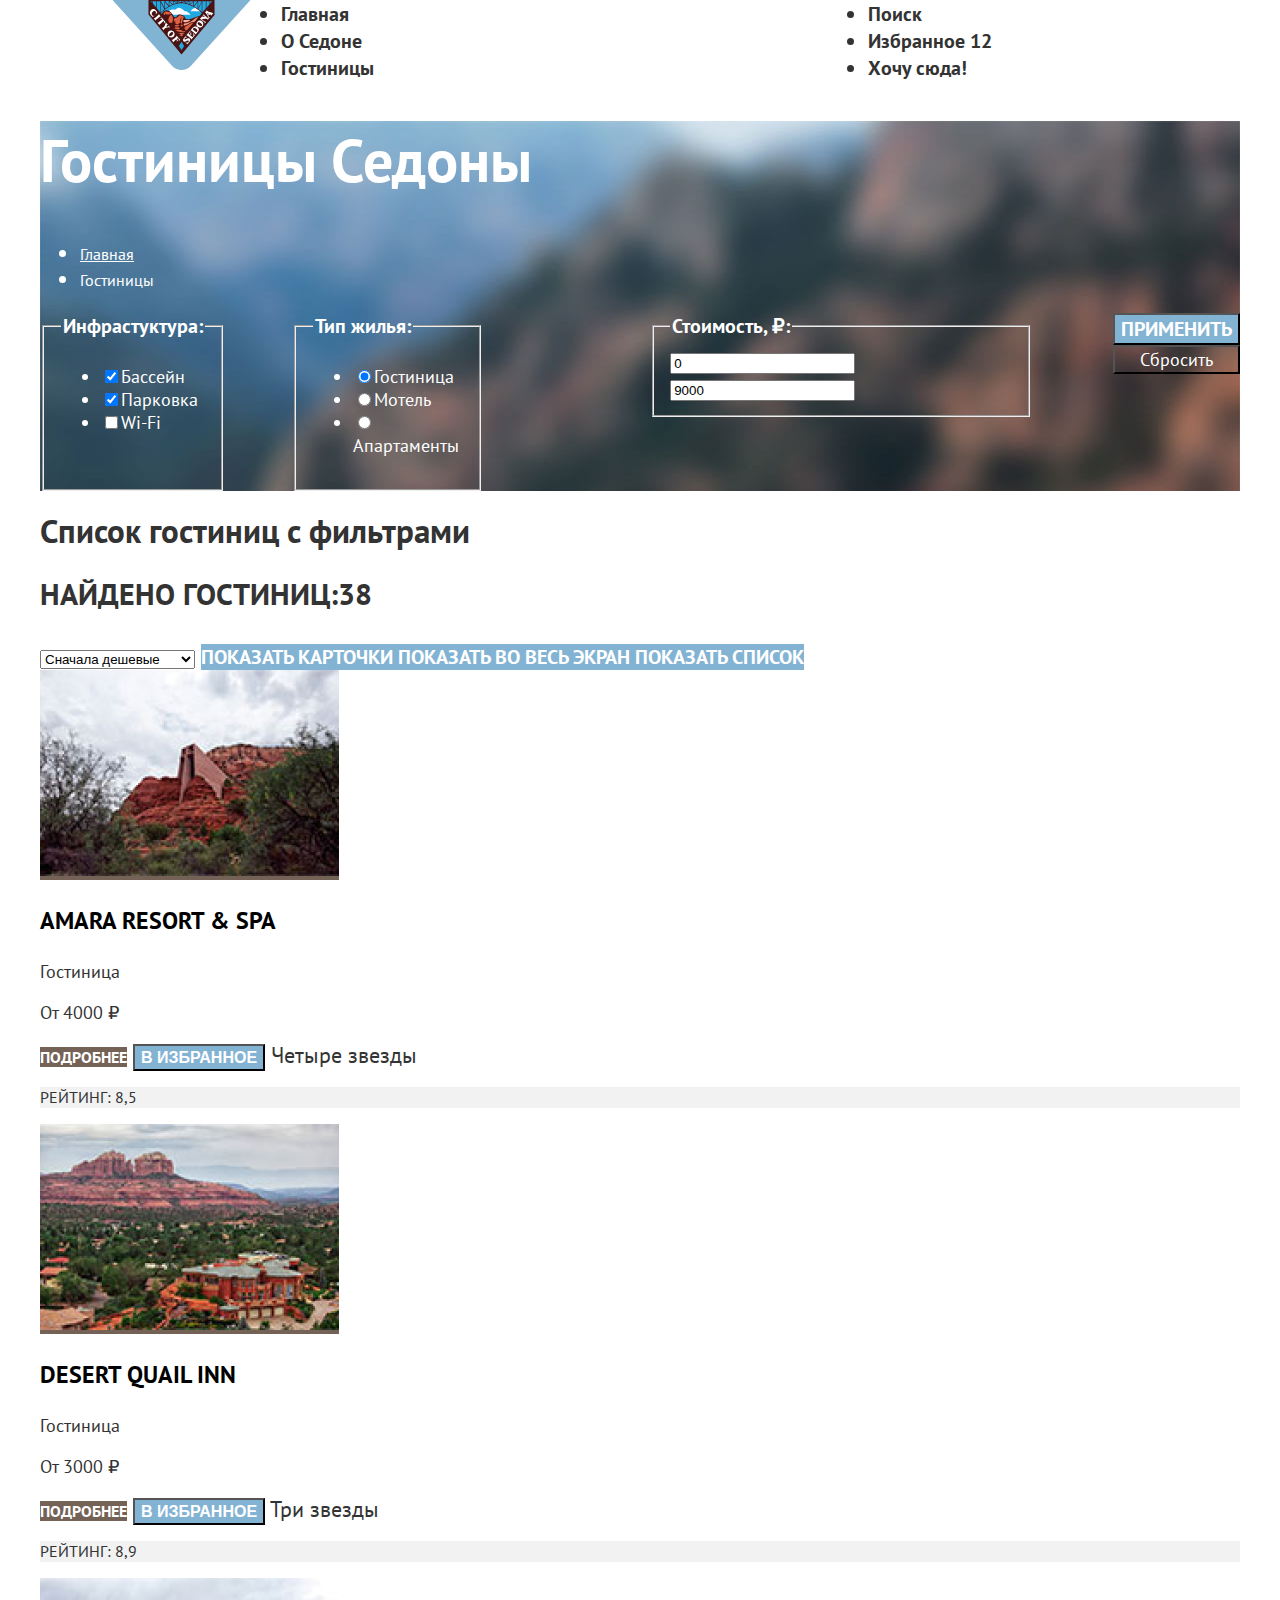
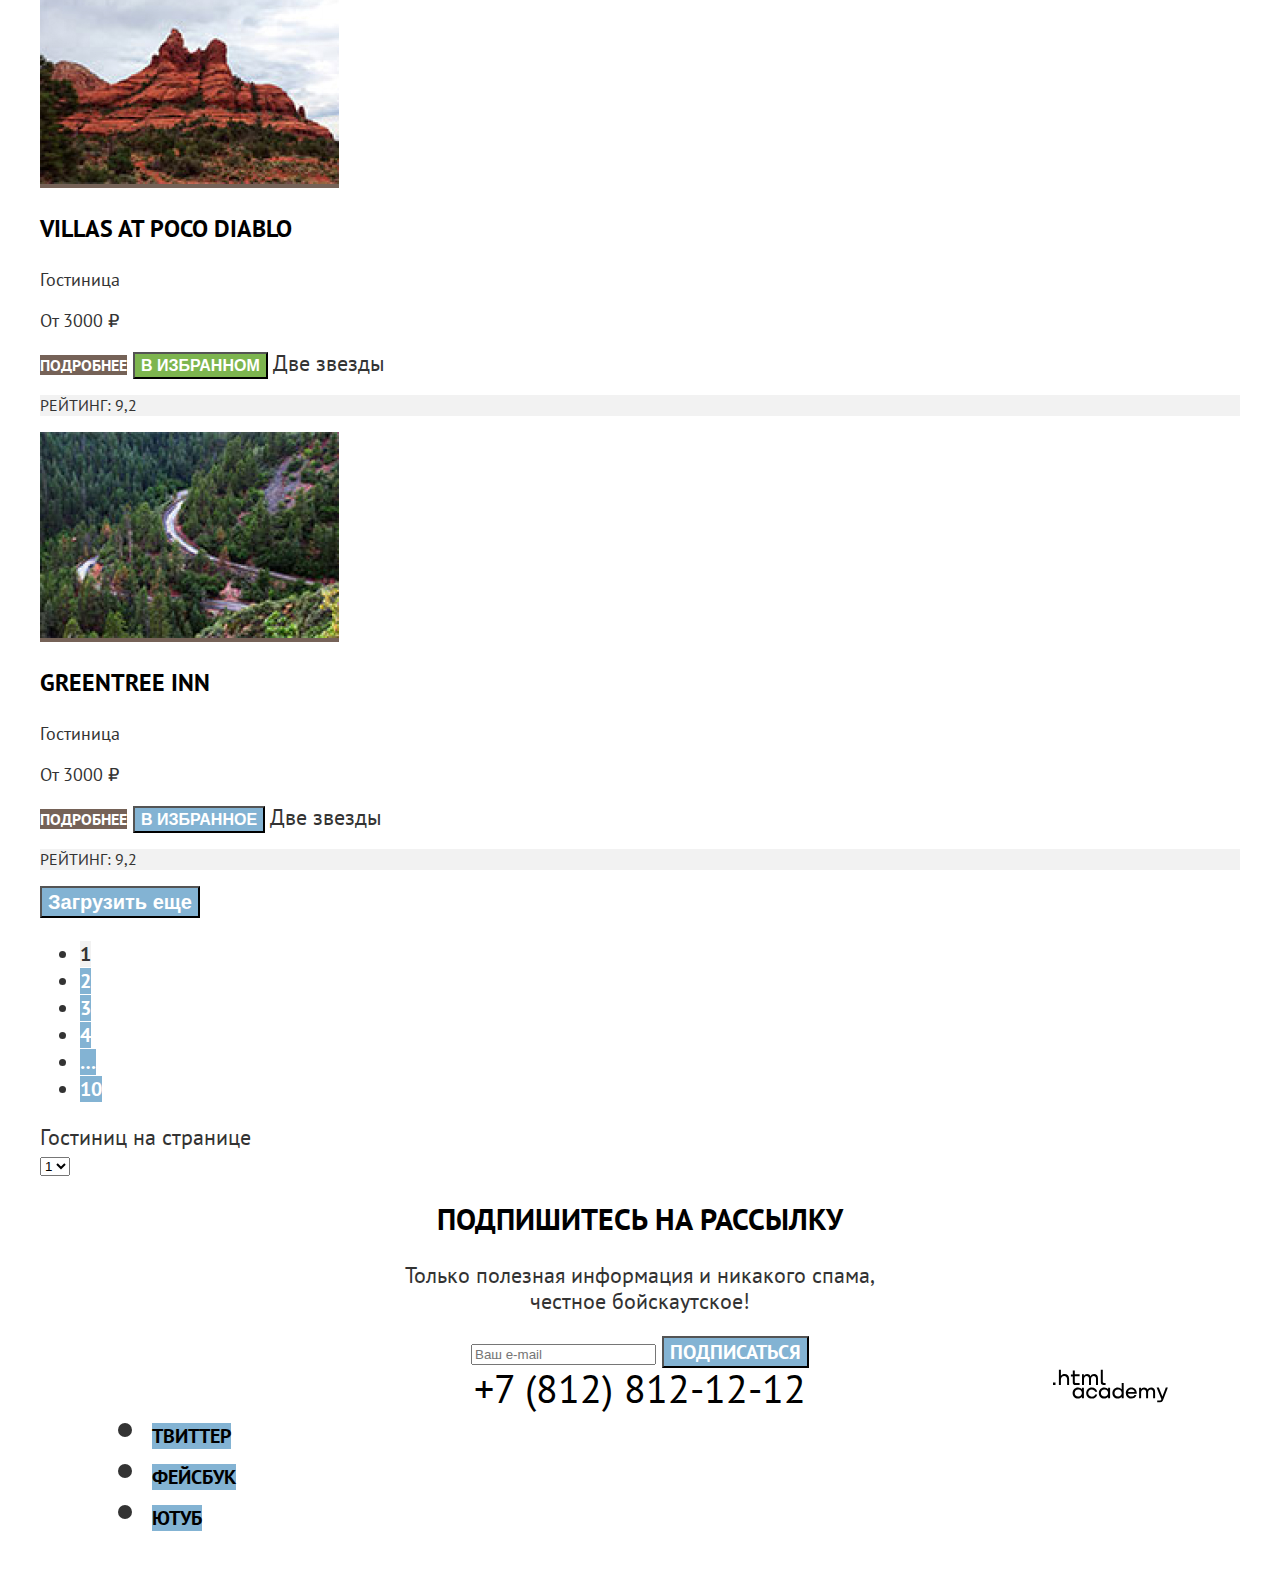
==== catalog.html @ 5ac285fb "Повторно внес правки" ====
<!DOCTYPE html>
<html lang="ru">
  <head>
    <meta charset="utf-8" />
    <title>HTML Academy: Седона</title>
    <link rel="stylesheet" href="styles/styles.css" />
  </head>
  <body>
    <div class="page-container">
      <header class="page-header">
        <nav class="navigation">
          <a class="navigation-logo" href="index.html">
            <img
              class="page-header-logo"
              src="images/logo/sedona.svg"
              width="139"
              height="70"
              alt="Логотип «Седона»."
            />
          </a>
          <ul class="navigation-list">
            <li class="navigation-item">
              <a
                class="navigation-link navigation-link-current"
                href="index.html"
                >Главная</a
              >
            </li>
            <li class="navigation-item">
              <a class="navigation-link" href="#">О Седоне</a>
            </li>
            <li class="navigation-item">
              <a class="navigation-link" href="catalog.html">Гостиницы</a>
            </li>
          </ul>
          <ul class="navigation-list navigation-user">
            <li class="navigation-item">
              <a class="navigation-link" href="#">
                <span class="visually-hidden"> Поиск </span>
              </a>
            </li>
            <li class="navigation-item">
              <a class="navigation-link" href="#">
                <span class="visually-hidden"> Избранное </span>
                <span class="badge">12</span>
              </a>
            </li>
            <li class="navigation-item">
              <a class="navigation-link" href="#">Хочу сюда!</a>
            </li>
          </ul>
        </nav>
      </header>

      <main class="main-container main-inner">
        <div class="catalog-header">
          <header class="inner-header">
            <h1 class="inner-header-title">Гостиницы Седоны</h1>
            <ul class="breadcrumbs">
              <li class="breadcrumbs-item">
                <a class="breadcrumbs-link" href="index.html">
                  <span class="visually-hidden">Главная</span>
                </a>
              </li>
              <li class="breadcrumbs-item">
                <a class="breadcrumbs-link">Гостиницы</a>
              </li>
            </ul>
          </header>

          <form
            class="catalog-filter"
            action="https://echo.htmlacademy.ru/"
            method="get"
          >
            <fieldset class="catalog-filter-group">
              <legend class="catalog-filter-title">Инфрастуктура:</legend>
              <ul class="catalog-filter-list">
                <li class="catalog-filter-item">
                  <label class="control">
                    <input
                      class="contol-input"
                      type="checkbox"
                      name="Бассейн"
                      checked
                    />Бассейн
                  </label>
                </li>
                <li class="catalog-filter-item">
                  <label class="control">
                    <input
                      class="contol-input"
                      type="checkbox"
                      name="Парковка"
                      checked
                    />Парковка
                  </label>
                </li>
                <li class="catalog-filter-item">
                  <label class="control">
                    <input
                      class="contol-input"
                      type="checkbox"
                      name="Wi-Fi"
                    />Wi-Fi
                  </label>
                </li>
              </ul>
            </fieldset>

            <div class="filter-type-of-hotel">
              <fieldset class="catalog-filter-group">
                <legend class="catalog-filter-title">Тип жилья:</legend>
                <ul class="catalog-filter-list">
                  <li class="catalog-filter-item">
                    <label class="control">
                      <input
                        class="contol-input"
                        type="radio"
                        name="type-of-hotel"
                        value="Гостиница"
                        checked
                      />Гостиница
                    </label>
                  </li>
                  <li class="catalog-filter-item">
                    <label class="control">
                      <input
                        class="contol-input"
                        type="radio"
                        name="type-of-hotel"
                        value="Мотель"
                      />Мотель
                    </label>
                  </li>
                  <li class="catalog-filter-item">
                    <label class="control">
                      <input
                        class="contol-input"
                        type="radio"
                        name="type-of-hotel"
                        value="Апартаменты"
                      />Апартаменты
                    </label>
                  </li>
                </ul>
              </fieldset>
            </div>

            <div class="filter-price">
              <fieldset class="catalog-filter-group">
                <legend class="catalog-filter-title">Стоимость, ₽:</legend>
                <input
                  class="control-input"
                  type="number"
                  name="от"
                  value="0"
                />
                <input
                  class="control-input"
                  type="number"
                  name="до"
                  value="9000"
                />
              </fieldset>
            </div>

            <div class="filter-button">
              <button class="button" type="submit">Применить</button>
              <button class="button-secondary" type="reset">Сбросить</button>
            </div>
          </form>
        </div>
        <section class="catalog-hotels">
          <h2 class="visually-hidden">Список гостиниц с фильтрами</h2>
          <div class="catalog-info">
            <p class="catalog">Найдено гостиниц:<span>38</span></p>
            <select class="select-control" aria-label="Сортировка">
              <option value="popular">Сначала дешевые</option>
              <option value="popular">Сначала дорогие</option>
              <option value="popular">Сначала популярные</option>
            </select>
            <a class="button button-light" href="#">
              <span class="visually-hidden">Показать карточки</span>
            </a>
            <a class="button button-light" href="#">
              <span class="visually-hidden">Показать во весь экран</span>
            </a>
            <a class="button button-light" href="#">
              <span class="visually-hidden">Показать список</span>
            </a>
          </div>
          <div class="catalog-cards">
            <div class="hotel-card">
              <a class="hotel-card-link" href="hotel.html">
                <img
                  class="hotel-card-image"
                  src="images/hotels/hotel-1.jpg"
                  width="299"
                  height="206"
                  alt="Amara Resort & Spa."
                />
                <h3 class="hotel-card-title">Amara Resort & Spa</h3>
              </a>
              <p class="hotel-card-description">Гостиница</p>
              <p class="hotel-card-description">От 4000 ₽</p>
              <a class="hotel-card-link" href="#">Подробнее</a>
              <button
                type="button"
                class="hotel-card-button"
                value="В избранное"
              >
                В избранное
              </button>
              <span class="visually-hidden">Четыре звезды</span>
              <p class="rating-area">Рейтинг: 8,5</p>
            </div>

            <div class="hotel-card">
              <a class="hotel-card-link" href="hotel.html">
                <img
                  class="hotel-card-image"
                  src="images/hotels/hotel-2.jpg"
                  width="299"
                  height="206"
                  alt="Desert Quail Inn."
                />
                <h3 class="hotel-card-title">Desert Quail Inn</h3>
              </a>
              <p class="hotel-card-description">Гостиница</p>
              <p class="hotel-card-description">От 3000 ₽</p>
              <a class="hotel-card-link" href="#">Подробнее</a>
              <button type="button" class="hotel-card-button">
                В избранное
              </button>
              <span class="visually-hidden">Три звезды</span>
              <p class="rating-area">Рейтинг: 8,9</p>
            </div>

            <div class="hotel-card">
              <a class="hotel-card-link" href="hotel.html">
                <img
                  class="hotel-card-image"
                  src="images/hotels/hotel-3.jpg"
                  width="299"
                  height="206"
                  alt="Villas at Poco Diablo."
                />
                <h3 class="hotel-card-title">Villas at Poco Diablo</h3>
              </a>
              <p class="hotel-card-description">Гостиница</p>
              <p class="hotel-card-description">От 3000 ₽</p>
              <a class="hotel-card-link" href="#">Подробнее</a>
              <button
                type="button"
                class="hotel-card-button-active"
                value="В избранном"
              >
                В избранном
              </button>
              <span class="visually-hidden">Две звезды</span>
              <p class="rating-area">Рейтинг: 9,2</p>
            </div>

            <div class="hotel-card">
              <a class="hotel-card-link" href="hotel.html">
                <img
                  class="hotel-card-image"
                  src="images/hotels/hotel-4.jpg"
                  width="299"
                  height="206"
                  alt="GreenTree Inn."
                />
                <h3 class="hotel-card-title">GreenTree Inn</h3>
              </a>
              <p class="hotel-card-description">Гостиница</p>
              <p class="hotel-card-description">От 3000 ₽</p>
              <a class="hotel-card-link" href="#">Подробнее</a>
              <button class="hotel-card-button" value="В избранное">
                В избранное
              </button>
              <span class="visually-hidden">Две звезды</span>
              <p class="rating-area">Рейтинг: 9,2</p>
            </div>
          </div>
          <div class="show-more">
            <button class="button-show-more" type="button">
              Загрузить еще
            </button>
          </div>
          <ul class="pagination">
            <li class="pagination-item">
              <a class="pagination-link pagination-current">1 </a>
            </li>
            <li class="pagination-item">
              <a class="pagination-link" href="#">2</a>
            </li>
            <li class="pagination-item">
              <a class="pagination-link" href="#">3</a>
            </li>
            <li class="pagination-item">
              <a class="pagination-link" href="#">4</a>
            </li>
            <li class="pagination-item">
              <a class="pagination-link" href="#">…</a>
            </li>
            <li class="pagination-item">
              <a class="pagination-link" href="#">10</a>
            </li>
          </ul>
          <label for="hotels-number">Гостиниц на странице</label>
          <div class="number">
            <select
              class="select-control"
              id="hotels-number"
              aria-label="Отображение"
            >
              <option value="popular">1</option>
              <option value="popular">2</option>
              <option value="popular">3</option>
              <option value="popular">4</option>
              <option value="popular">5</option>
              <option value="popular">6</option>
            </select>
          </div>
        </section>

        <section class="newsletter-catalog">
          <h2 class="newsletter-catalog-title">Подпишитесь на рассылку</h2>
          <p class="newsletter-catalog-description">
            Только полезная информация и никакого спама, <br />честное
            бойскаутское!
          </p>
          <form
            class="newsletter-catalog-form"
            action="https://echo.htmlacademy.ru/"
            method="post"
          >
            <input
              class="field"
              placeholder="Ваш e-mail"
              type="email"
              name="newsletter-email"
              required
            />
            <button class="button newsletter-button" type="submit">
              Подписаться
            </button>
          </form>
        </section>
      </main>

      <footer class="page-footer">
        <section class="footer-social">
          <ul class="footer-social-list">
            <li class="footer-social-item">
              <a class="button" href="https://twitter.com/htmlacademy_ru">
                <span class="visually-hidden">Твиттер</span>
              </a>
            </li>
            <li class="footer-social-item">
              <a class="button" href="https://www.facebook.com/htmlacademy">
                <span class="visually-hidden">Фейсбук</span>
              </a>
            </li>
            <li class="footer-social-item">
              <a class="button" href="https://www.youtube.com/c/HTMLAcademyRUS">
                <span class="visually-hidden">Ютуб</span>
              </a>
            </li>
          </ul>
        </section>
        <div class="footer-contact">
          <a href="tel:+78128121212">+7 (812) 812-12-12</a>
        </div>
        <div>
          <a class="logo_htmlacademy" href="https://htmlacademy.ru/">
            <img
              class="footer-logo"
              src="images/logo/htmlacademy.svg"
              width="115"
              height="34"
              alt="Логотип HTML Academy."
            />
          </a>
        </div>
      </footer>
    </div>
  </body>
</html>
---- styles/styles.css ----
@font-face {
  font-family: "PT Sans";
  font-style: normal;
  font-weight: 400;
  src: url("../fonts/ptsans-400.woff2") format("woff2");
  font-display: swap;
}

@font-face {
  font-family: "PT Sans";
  font-style: normal;
  font-weight: 700;
  src: url("../fonts/ptsans-700.woff2") format("woff2");
  font-display: swap;
}

html {
  height: 100%;
}

body {
  margin: 0;
  display: flex;
  flex-direction: column;
  min-height: 100%;
  font-family: "PT Sans", sans-serif;
  font-size: 22px;
  line-height: 26px;
  color: #333333;
  background-color: #ffffff;
}

.button {
  font-family: inherit;
  font-size: 20px;
  line-height: 26px;
  font-weight: 700;
  text-align: center;
  color: #ffffff;
  background-color: #83b3d3;
  text-decoration: none;
  text-transform: uppercase;
}

.button-secondary {
  font-family: inherit;
  font-size: 18px;
  line-height: 23px;
  font-weight: 400;
  text-align: center;
  color: #ffffff;
  background-color: transparent;
  text-decoration: none;
}

.page-header {
  background-color: #ffffff;
}

.navigation {
  display: flex;
  padding: 0 72px;
}

.navigation-logo {
  width: 139px;
  margin-right: 30px;
}

.navigation-list {
  width: 450px;
  margin: 0;
  padding: 0;
}

.navigation-user {
  max-width: 300px;
  margin-left: auto;
}

.navigation-link {
  font-size: 20px;
  line-height: 26px;
  font-weight: 700;
  text-align: center;
  color: inherit;
  text-decoration: none;
}

.main-container {
  flex-grow: 1;
}

.main-index {
  text-align: center;
}

.main-header {
  color: #333333;
  background-color: #ffffff;
  background-image: url("../images/background/bg-header.jpg");
  background-size: 100% auto;
  background-repeat: no-repeat;
}

.page-container {
  width: 1200px;
  margin: 0 auto;
  padding: 0 40px;
}

.logo {
  display: block;
  margin: 0 auto;
}

.strong {
  color: #000000;
  font-size: 30px;
  line-height: 36px;
  font-weight: 700;
  text-transform: uppercase;
}

.main-title {
  font-weight: 400;
  font-size: 22px;
  line-height: 36px;
}

.reasons-list {
  display: flex;
  flex-direction: column;
  justify-content: space-between;
  margin: 0;
  padding: 0;
}

.advantages-list {
  display: flex;
  justify-content: space-between;
  margin: 0;
  padding: 0;
}

.advantages-title,
.reasons-title {
  font-weight: 700;
  font-size: 24px;
  line-height: 28px;
  text-transform: uppercase;
}

.reasons-number,
.reasons-description,
.advantages-description {
  font-weight: normal;
  font-size: 18px;
  line-height: 21px;
}

.advantages-item,
.reasons-item {
  width: 400px;
}

.reasons-item:nth-child(-n + 2) {
  color: #ffffff;
  background-color: #83b3d3;
}

.reasons-item:nth-child(2n + 3),
.advantages-item:nth-child(odd) {
  background-color: rgba(131, 179, 211, 0.12);
}

.reasons-item:nth-child(4) {
  background-color: rgba(131, 179, 211, 0.2);
}

.hotels-title {
  color: #000000;
  font-size: 30px;
  line-height: 36px;
  text-transform: uppercase;
}

.hotels-description {
  font-size: 22px;
  line-height: 26px;
}

.newsletter {
  color: #000000;
  background-color: #ffffff;
  background-image: url("../images/background/bg-newsletter.jpg");
  background-size: 100% auto;
  background-repeat: no-repeat;
}

.newsletter-title {
  color: #ffffff;
  font-size: 30px;
  line-height: 36px;
  text-transform: uppercase;
}

.newsletter-description {
  color: #ffffff;
  font-size: 22px;
  line-height: 26px;
}

.page-footer {
  display: flex;
  font-size: 40px;
  font-weight: 400;
  line-height: 40px;
  padding: 0 72px;
}

.footer-social {
  width: 160px;
  margin-right: 8px;
}

.footer-contact {
  text-align: center;
  margin-left: auto;
  width: 720px;
}

.logo_htmlacademy {
  margin-left: 53px;
  width: 115px;
}

.page-footer a {
  color: #000000;
  text-decoration: none;
}

.main-inner {
  color: #333333;
  background-color: #ffffff;
}

.catalog-header {
  color: #ffffff;
  background-image: url("../images/background/bg-catalog.jpg");
  background-size: 100% auto;
  background-repeat: no-repeat;
}

.inner-header-title {
  font-size: 60px;
  line-height: 78px;
  font-weight: 700;
}

.breadcrumbs {
  color: #ffffff;
}

.breadcrumbs-link {
  color: inherit;
  font-size: 16px;
  line-height: 21px;
}

.catalog-filter-title {
  font-size: 20px;
  line-height: 26px;
  font-weight: 700;
}

.catalog-filter-list {
  font-size: 18px;
  line-height: 23px;
}

.catalog {
  font-size: 30px;
  line-height: 39px;
  font-weight: 700;
  text-transform: uppercase;
}

.hotel-card-title {
  color: #000000;
  font-size: 24px;
  line-height: 31px;
  font-weight: 700;
}

.hotel-card-link {
  color: #ffffff;
  background-color: #756257;
  font-size: 16px;
  line-height: 21px;
  font-weight: 700;
  text-transform: uppercase;
  text-decoration: none;
}

.hotel-card-description {
  font-size: 18px;
  line-height: 23px;
}

.hotel-card-button {
  color: #ffffff;
  background-color: #83b3d3;
  font-size: 16px;
  line-height: 21px;
  font-weight: 700;
  text-transform: uppercase;
}

.hotel-card-button-active {
  color: #ffffff;
  background-color: #7db54f;
  font-size: 16px;
  line-height: 21px;
  font-weight: 700;
  text-transform: uppercase;
}

.rating-area {
  color: #333333;
  background-color: #f2f2f2;
  font-size: 16px;
  line-height: 21px;
  text-transform: uppercase;
}

.button-show-more {
  color: #ffffff;
  background-color: #83b3d3;
  font-size: 20px;
  line-height: 26px;
  font-weight: 700;
}

.pagination-link {
  color: #ffffff;
  background-color: #83b3d3;
  text-decoration: none;
  font-size: 20px;
  line-height: 26px;
  font-weight: 700;
  text-decoration: none;
}

.pagination-current {
  color: #333333;
  background-color: #f2f2f2;
}

.newsletter-catalog {
  color: #000000;
  background-color: #fff;
  text-align: center;
}

.newsletter-catalog-title {
  color: #000000;
  font-size: 30px;
  line-height: 36px;
  text-transform: uppercase;
}

.newsletter-catalog-description {
  color: #333333;
  font-size: 22px;
  line-height: 26px;
}

.catalog-filter {
  display: flex;
}

.filter-button {
  display: flex;
  flex-direction: column;
  margin-left: 81px;
}

.filter-price {
  margin-left: 167px;
}

.filter-type-of-hotel {
  margin-left: 67px;
}
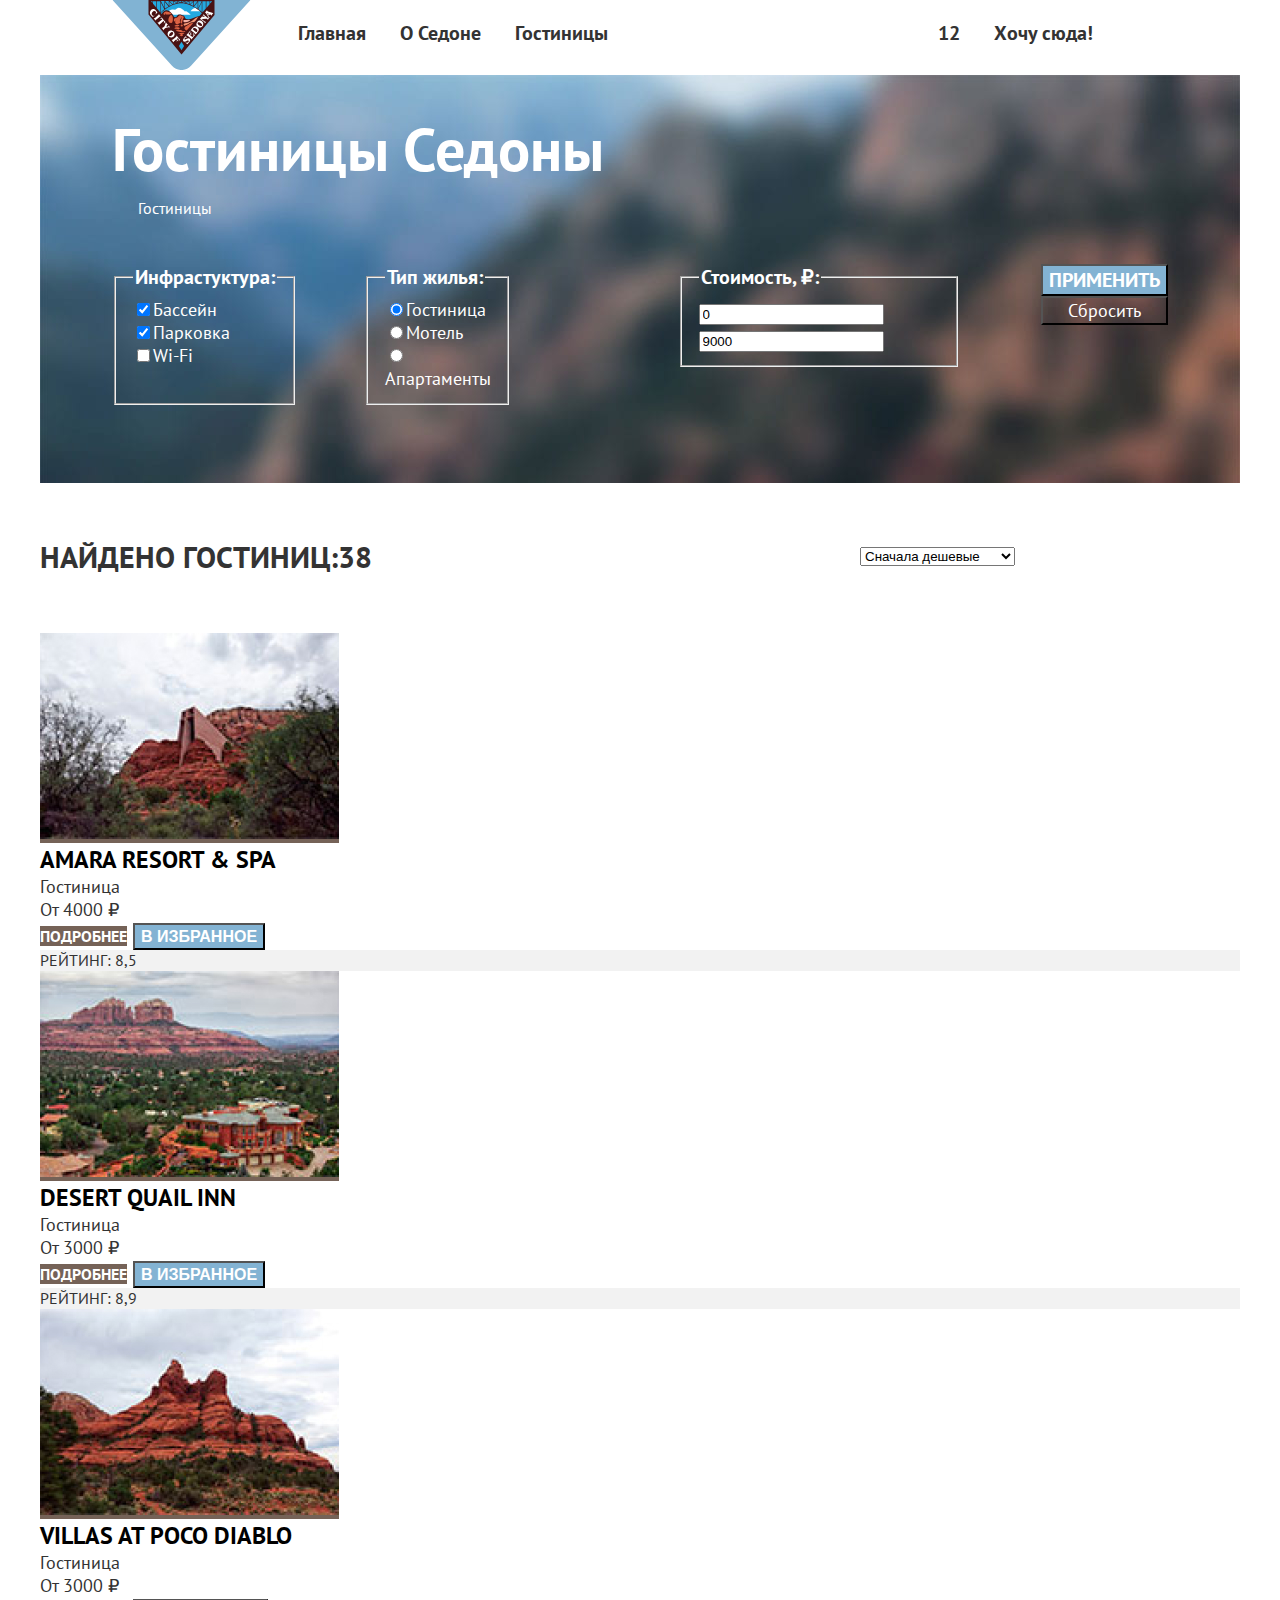
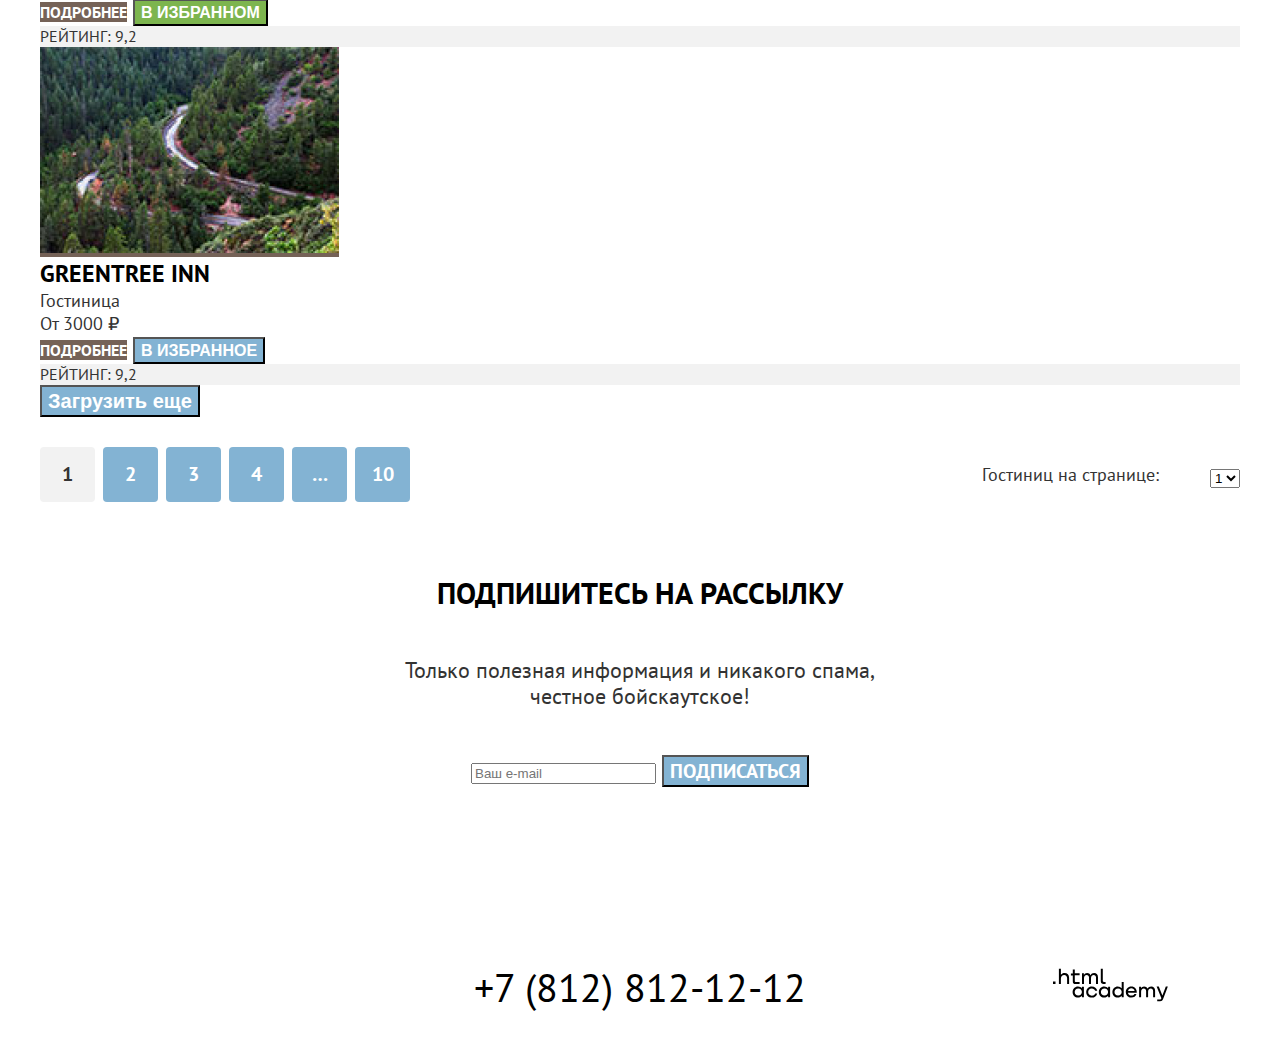
==== commit faf51d47: "Микросетки на флексах для всех страниц" ====
--- a/catalog.html
+++ b/catalog.html
@@ -180,15 +180,17 @@
               <option value="popular">Сначала дорогие</option>
               <option value="popular">Сначала популярные</option>
             </select>
-            <a class="button button-light" href="#">
-              <span class="visually-hidden">Показать карточки</span>
-            </a>
-            <a class="button button-light" href="#">
-              <span class="visually-hidden">Показать во весь экран</span>
-            </a>
-            <a class="button button-light" href="#">
-              <span class="visually-hidden">Показать список</span>
-            </a>
+            <div class="catalog-info-display">
+              <a class="button button-light" href="#">
+                <span class="visually-hidden">Показать карточки</span>
+              </a>
+              <a class="button button-light" href="#">
+                <span class="visually-hidden">Показать во весь экран</span>
+              </a>
+              <a class="button button-light" href="#">
+                <span class="visually-hidden">Показать список</span>
+              </a>
+            </div>
           </div>
           <div class="catalog-cards">
             <div class="hotel-card">
@@ -288,40 +290,43 @@
               Загрузить еще
             </button>
           </div>
-          <ul class="pagination">
-            <li class="pagination-item">
-              <a class="pagination-link pagination-current">1 </a>
-            </li>
-            <li class="pagination-item">
-              <a class="pagination-link" href="#">2</a>
-            </li>
-            <li class="pagination-item">
-              <a class="pagination-link" href="#">3</a>
-            </li>
-            <li class="pagination-item">
-              <a class="pagination-link" href="#">4</a>
-            </li>
-            <li class="pagination-item">
-              <a class="pagination-link" href="#">…</a>
-            </li>
-            <li class="pagination-item">
-              <a class="pagination-link" href="#">10</a>
-            </li>
-          </ul>
-          <label for="hotels-number">Гостиниц на странице</label>
-          <div class="number">
-            <select
-              class="select-control"
-              id="hotels-number"
-              aria-label="Отображение"
-            >
-              <option value="popular">1</option>
-              <option value="popular">2</option>
-              <option value="popular">3</option>
-              <option value="popular">4</option>
-              <option value="popular">5</option>
-              <option value="popular">6</option>
-            </select>
+          <div class="pagination-container">
+            <ul class="pagination">
+              <li class="pagination-item">
+                <a class="pagination-link pagination-current">1 </a>
+              </li>
+              <li class="pagination-item">
+                <a class="pagination-link" href="#">2</a>
+              </li>
+              <li class="pagination-item">
+                <a class="pagination-link" href="#">3</a>
+              </li>
+              <li class="pagination-item">
+                <a class="pagination-link" href="#">4</a>
+              </li>
+              <li class="pagination-item">
+                <a class="pagination-link" href="#">…</a>
+              </li>
+              <li class="pagination-item">
+                <a class="pagination-link" href="#">10</a>
+              </li>
+            </ul>
+				<div class="hotels-on-page">
+            <label for="hotels-number">Гостиниц на странице:</label>
+            <div class="number">
+              <select
+                class="select-control"
+                id="hotels-number"
+                aria-label="Отображение"
+              >
+                <option value="popular">1</option>
+                <option value="popular">2</option>
+                <option value="popular">3</option>
+                <option value="popular">4</option>
+                <option value="popular">5</option>
+                <option value="popular">6</option>
+              </select>
+            </div>
           </div>
         </section>
 
--- a/styles/styles.css
+++ b/styles/styles.css
@@ -68,9 +68,12 @@
 }
 
 .navigation-list {
+  display: flex;
+  flex-wrap: wrap;
   width: 450px;
   margin: 0;
   padding: 0;
+  list-style-type: none;
 }
 
 .navigation-user {
@@ -78,7 +81,14 @@
   margin-left: auto;
 }
 
+.navigation-user .navigation-link {
+  min-width: 19px;
+  min-height: 19px;
+}
+
 .navigation-link {
+  display: block;
+  padding: 20px 17px;
   font-size: 20px;
   line-height: 26px;
   font-weight: 700;
@@ -87,6 +97,11 @@
   text-decoration: none;
 }
 
+.sedona-description {
+  padding-top: 63px;
+  padding-bottom: 80px;
+}
+
 .main-container {
   flex-grow: 1;
 }
@@ -96,6 +111,8 @@
 }
 
 .main-header {
+  padding-top: 51px;
+  padding-bottom: 82px;
   color: #333333;
   background-color: #ffffff;
   background-image: url("../images/background/bg-header.jpg");
@@ -114,7 +131,8 @@
   margin: 0 auto;
 }
 
-.strong {
+.strong-title {
+  margin: 0;
   color: #000000;
   font-size: 30px;
   line-height: 36px;
@@ -123,6 +141,8 @@
 }
 
 .main-title {
+  margin-top: 31px;
+  margin-bottom: 0;
   font-weight: 400;
   font-size: 22px;
   line-height: 36px;
@@ -134,6 +154,7 @@
   justify-content: space-between;
   margin: 0;
   padding: 0;
+  list-style-type: none;
 }
 
 .advantages-list {
@@ -141,27 +162,49 @@
   justify-content: space-between;
   margin: 0;
   padding: 0;
+  list-style-type: none;
 }
 
 .advantages-title,
 .reasons-title {
+  margin: 0;
   font-weight: 700;
   font-size: 24px;
   line-height: 28px;
   text-transform: uppercase;
+}
+
+.reasons-title {
+  margin-top: 98px;
+  margin-bottom: 30px;
+}
+
+.advantages-title {
+  margin-top: 184px;
+  margin-bottom: 20px;
 }
 
 .reasons-number,
 .reasons-description,
 .advantages-description {
+  margin: 0;
   font-weight: normal;
   font-size: 18px;
   line-height: 21px;
 }
 
+.reasons-description {
+  margin-top: 30px;
+}
+
 .advantages-item,
 .reasons-item {
   width: 400px;
+  height: 384px;
+}
+
+.reasons-item-city {
+  display: flex;
 }
 
 .reasons-item:nth-child(-n + 2) {
@@ -178,7 +221,12 @@
   background-color: rgba(131, 179, 211, 0.2);
 }
 
+.hotels {
+  padding: 92px 0;
+}
+
 .hotels-title {
+  margin: 0;
   color: #000000;
   font-size: 30px;
   line-height: 36px;
@@ -186,11 +234,13 @@
 }
 
 .hotels-description {
+  margin: 29px 0 56px;
   font-size: 22px;
   line-height: 26px;
 }
 
 .newsletter {
+  padding: 94px 0;
   color: #000000;
   background-color: #ffffff;
   background-image: url("../images/background/bg-newsletter.jpg");
@@ -199,6 +249,7 @@
 }
 
 .newsletter-title {
+  margin: 0;
   color: #ffffff;
   font-size: 30px;
   line-height: 36px;
@@ -206,6 +257,7 @@
 }
 
 .newsletter-description {
+  margin: 29px 0 46px;
   color: #ffffff;
   font-size: 22px;
   line-height: 26px;
@@ -213,10 +265,10 @@
 
 .page-footer {
   display: flex;
+  padding: 40px 72px 36px;
   font-size: 40px;
   font-weight: 400;
   line-height: 40px;
-  padding: 0 72px;
 }
 
 .footer-social {
@@ -224,6 +276,25 @@
   margin-right: 8px;
 }
 
+.footer-social-list {
+  display: flex;
+  flex-wrap: wrap;
+  margin: 0;
+  padding: 0;
+  list-style-type: none;
+}
+
+.footer-social-item {
+  width: 40px;
+  height: 40px;
+  margin-right: 4px;
+  margin-bottom: 4px;
+}
+
+.footer-social-item:nth-child(3n) {
+  margin-right: 0;
+}
+
 .footer-contact {
   text-align: center;
   margin-left: auto;
@@ -246,6 +317,8 @@
 }
 
 .catalog-header {
+  padding: 35px 72px 83px;
+  margin-bottom: 44px;
   color: #ffffff;
   background-image: url("../images/background/bg-catalog.jpg");
   background-size: 100% auto;
@@ -253,22 +326,30 @@
 }
 
 .inner-header-title {
+  margin-top: 0;
+  margin-bottom: 5px;
   font-size: 60px;
   line-height: 78px;
   font-weight: 700;
 }
 
 .breadcrumbs {
-  color: #ffffff;
+  display: flex;
+  margin: 0 0 45px;
+  padding: 0;
+  color: #ffffff;
+  list-style-type: none;
 }
 
 .breadcrumbs-link {
+  margin-right: 26px;
   color: inherit;
   font-size: 16px;
   line-height: 21px;
 }
 
 .catalog-filter-title {
+  margin: 0;
   font-size: 20px;
   line-height: 26px;
   font-weight: 700;
@@ -277,16 +358,47 @@
 .catalog-filter-list {
   font-size: 18px;
   line-height: 23px;
+  margin: 0;
+  padding: 0;
+  list-style-type: none;
 }
 
 .catalog {
+  margin: 0;
   font-size: 30px;
   line-height: 39px;
   font-weight: 700;
   text-transform: uppercase;
 }
 
+.catalog-info {
+  display: flex;
+  align-items: center;
+  margin-bottom: 53px;
+}
+
+.catalog-info-display {
+  display: flex;
+  margin-left: 81px;
+}
+
+.select-control {
+  margin-left: auto;
+}
+
+.button-light {
+  width: 48px;
+  height: 48px;
+  background-color: #ffffff;
+}
+
+.hotel-card {
+  margin: 0;
+  padding: 0;
+}
+
 .hotel-card-title {
+  margin: 0;
   color: #000000;
   font-size: 24px;
   line-height: 31px;
@@ -304,6 +416,7 @@
 }
 
 .hotel-card-description {
+  margin: 0;
   font-size: 18px;
   line-height: 23px;
 }
@@ -327,6 +440,7 @@
 }
 
 .rating-area {
+  margin: 0;
   color: #333333;
   background-color: #f2f2f2;
   font-size: 16px;
@@ -342,14 +456,54 @@
   font-weight: 700;
 }
 
+.pagination-container {
+  display: flex;
+  align-items: center;
+  margin-top: 30px;
+  margin-bottom: 73px;
+}
+
+.pagination {
+  display: flex;
+  margin: 0;
+  padding: 0;
+  list-style-type: none;
+}
+
+.pagination-item:not(:last-child) {
+  margin-right: 8px;
+}
+
 .pagination-link {
+  display: block;
+  box-sizing: border-box;
+  width: 55px;
+  height: 55px;
+  padding: 14px 0;
   color: #ffffff;
   background-color: #83b3d3;
   text-decoration: none;
   font-size: 20px;
   line-height: 26px;
   font-weight: 700;
-  text-decoration: none;
+  align-items: center;
+  text-align: center;
+  border-radius: 4px;
+}
+
+.hotels-on-page {
+  display: flex;
+  align-items: center;
+  margin-left: auto;
+}
+
+.hotels-on-page label {
+  font-size: 18px;
+  line-height: 23px;
+}
+
+.number {
+  margin-left: 51px;
 }
 
 .pagination-current {
@@ -358,12 +512,14 @@
 }
 
 .newsletter-catalog {
+  margin-bottom: 140px;
   color: #000000;
   background-color: #fff;
   text-align: center;
 }
 
 .newsletter-catalog-title {
+  margin: 0 0 46px;
   color: #000000;
   font-size: 30px;
   line-height: 36px;
@@ -371,6 +527,7 @@
 }
 
 .newsletter-catalog-description {
+  margin: 0 0 46px;
   color: #333333;
   font-size: 22px;
   line-height: 26px;
@@ -393,3 +550,14 @@
 .filter-type-of-hotel {
   margin-left: 67px;
 }
+
+.visually-hidden {
+  position: absolute;
+  width: 1px;
+  height: 1px;
+  margin: -1px;
+  padding: 0;
+  border: 0;
+  clip: rect(0 0 0 0);
+  overflow: hidden;
+}
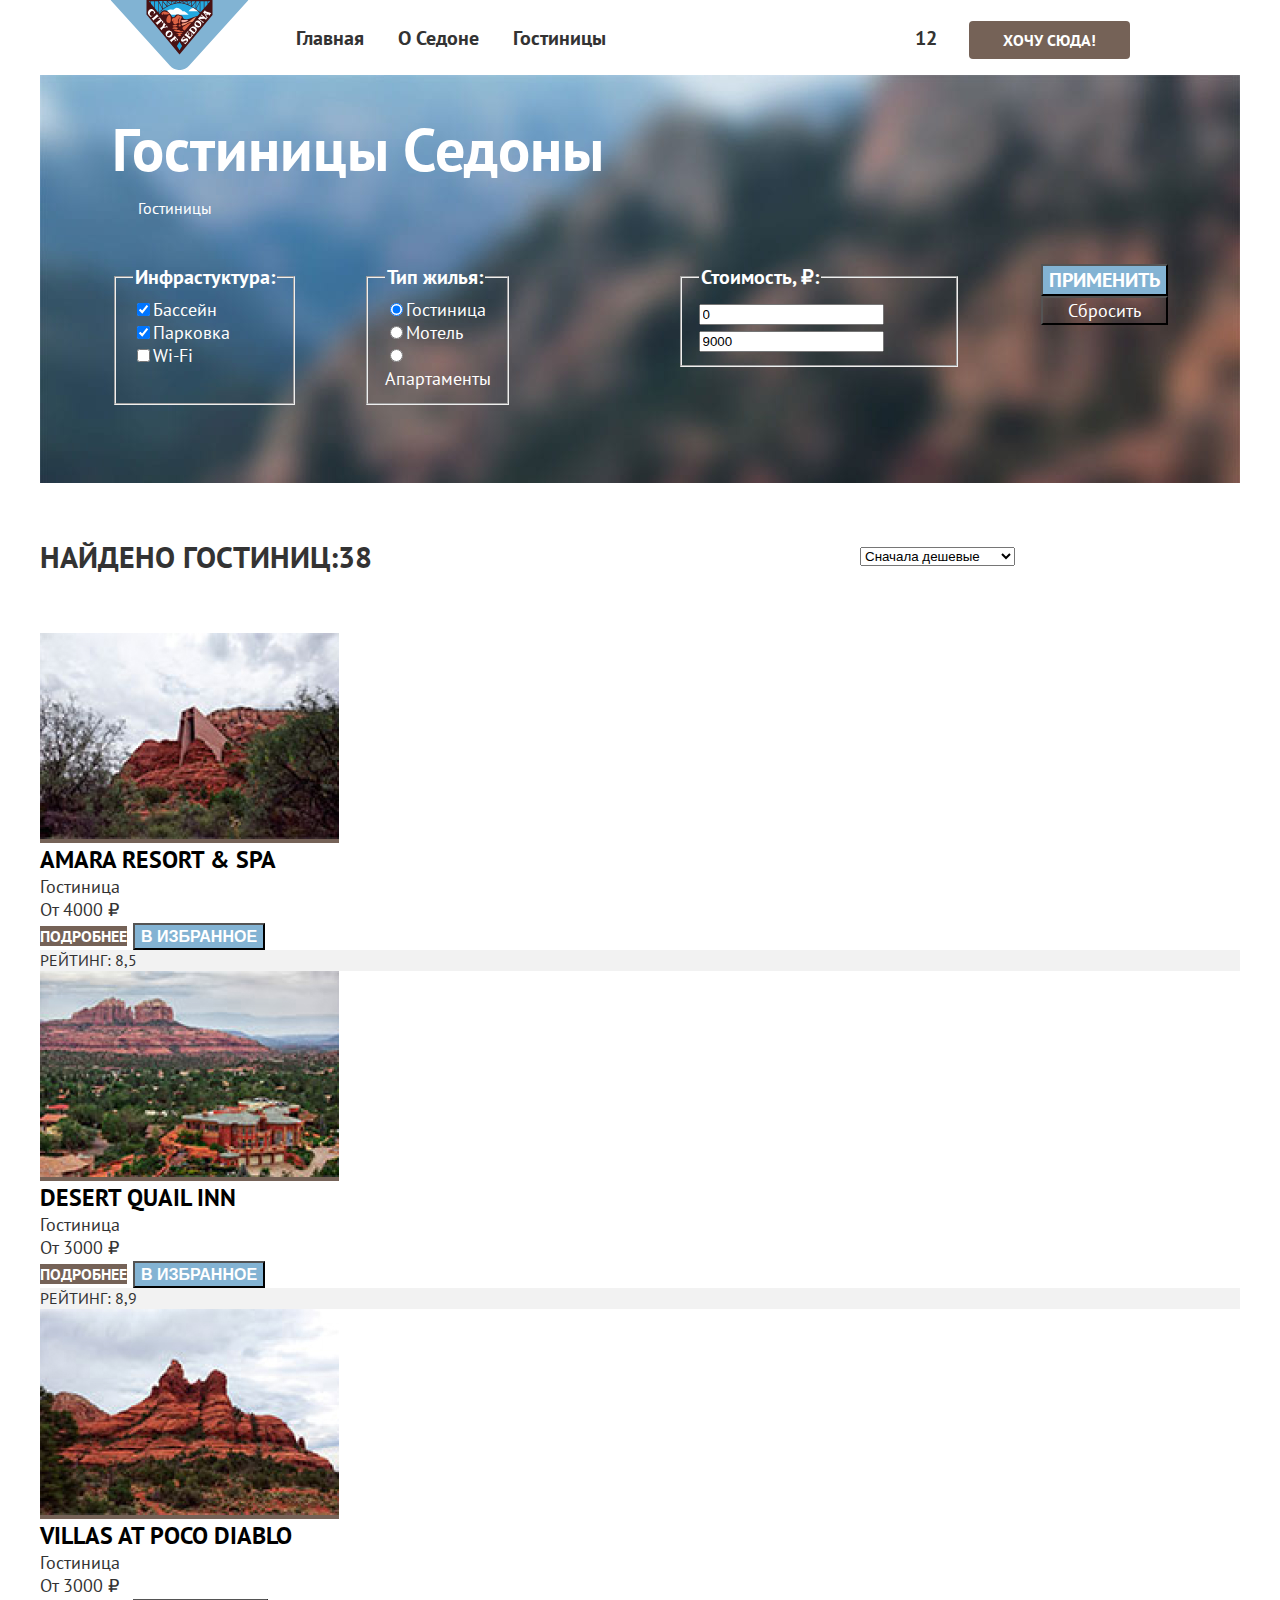
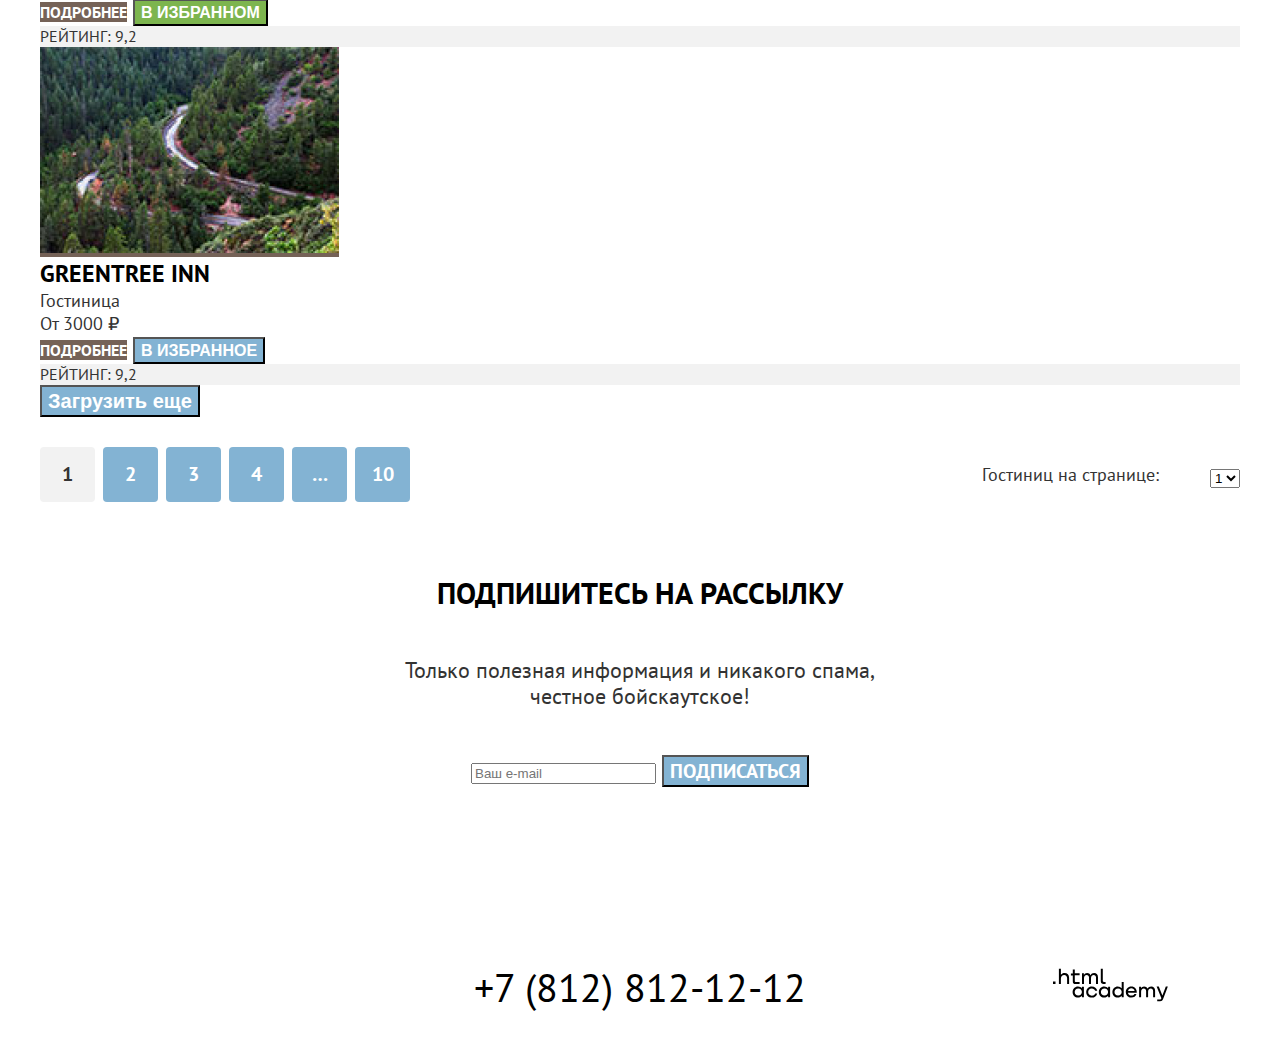
==== commit 2a16dd1c: "Внес правки" ====
--- a/catalog.html
+++ b/catalog.html
@@ -1,395 +1,301 @@
 <!DOCTYPE html>
 <html lang="ru">
-  <head>
-    <meta charset="utf-8" />
-    <title>HTML Academy: Седона</title>
-    <link rel="stylesheet" href="styles/styles.css" />
-  </head>
-  <body>
-    <div class="page-container">
-      <header class="page-header">
-        <nav class="navigation">
-          <a class="navigation-logo" href="index.html">
-            <img
-              class="page-header-logo"
-              src="images/logo/sedona.svg"
-              width="139"
-              height="70"
-              alt="Логотип «Седона»."
-            />
-          </a>
-          <ul class="navigation-list">
-            <li class="navigation-item">
-              <a
-                class="navigation-link navigation-link-current"
-                href="index.html"
-                >Главная</a
-              >
-            </li>
-            <li class="navigation-item">
-              <a class="navigation-link" href="#">О Седоне</a>
-            </li>
-            <li class="navigation-item">
-              <a class="navigation-link" href="catalog.html">Гостиницы</a>
-            </li>
-          </ul>
-          <ul class="navigation-list navigation-user">
-            <li class="navigation-item">
-              <a class="navigation-link" href="#">
-                <span class="visually-hidden"> Поиск </span>
-              </a>
-            </li>
-            <li class="navigation-item">
-              <a class="navigation-link" href="#">
-                <span class="visually-hidden"> Избранное </span>
-                <span class="badge">12</span>
-              </a>
-            </li>
-            <li class="navigation-item">
-              <a class="navigation-link" href="#">Хочу сюда!</a>
-            </li>
-          </ul>
-        </nav>
-      </header>
-
-      <main class="main-container main-inner">
-        <div class="catalog-header">
-          <header class="inner-header">
-            <h1 class="inner-header-title">Гостиницы Седоны</h1>
-            <ul class="breadcrumbs">
-              <li class="breadcrumbs-item">
-                <a class="breadcrumbs-link" href="index.html">
-                  <span class="visually-hidden">Главная</span>
-                </a>
-              </li>
-              <li class="breadcrumbs-item">
-                <a class="breadcrumbs-link">Гостиницы</a>
-              </li>
-            </ul>
-          </header>
-
-          <form
-            class="catalog-filter"
-            action="https://echo.htmlacademy.ru/"
-            method="get"
-          >
-            <fieldset class="catalog-filter-group">
-              <legend class="catalog-filter-title">Инфрастуктура:</legend>
-              <ul class="catalog-filter-list">
-                <li class="catalog-filter-item">
-                  <label class="control">
-                    <input
-                      class="contol-input"
-                      type="checkbox"
-                      name="Бассейн"
-                      checked
-                    />Бассейн
-                  </label>
-                </li>
-                <li class="catalog-filter-item">
-                  <label class="control">
-                    <input
-                      class="contol-input"
-                      type="checkbox"
-                      name="Парковка"
-                      checked
-                    />Парковка
-                  </label>
-                </li>
-                <li class="catalog-filter-item">
-                  <label class="control">
-                    <input
-                      class="contol-input"
-                      type="checkbox"
-                      name="Wi-Fi"
-                    />Wi-Fi
-                  </label>
-                </li>
-              </ul>
-            </fieldset>
-
-            <div class="filter-type-of-hotel">
-              <fieldset class="catalog-filter-group">
-                <legend class="catalog-filter-title">Тип жилья:</legend>
-                <ul class="catalog-filter-list">
-                  <li class="catalog-filter-item">
-                    <label class="control">
-                      <input
-                        class="contol-input"
-                        type="radio"
-                        name="type-of-hotel"
-                        value="Гостиница"
-                        checked
-                      />Гостиница
-                    </label>
-                  </li>
-                  <li class="catalog-filter-item">
-                    <label class="control">
-                      <input
-                        class="contol-input"
-                        type="radio"
-                        name="type-of-hotel"
-                        value="Мотель"
-                      />Мотель
-                    </label>
-                  </li>
-                  <li class="catalog-filter-item">
-                    <label class="control">
-                      <input
-                        class="contol-input"
-                        type="radio"
-                        name="type-of-hotel"
-                        value="Апартаменты"
-                      />Апартаменты
-                    </label>
-                  </li>
-                </ul>
-              </fieldset>
-            </div>
-
-            <div class="filter-price">
-              <fieldset class="catalog-filter-group">
-                <legend class="catalog-filter-title">Стоимость, ₽:</legend>
-                <input
-                  class="control-input"
-                  type="number"
-                  name="от"
-                  value="0"
-                />
-                <input
-                  class="control-input"
-                  type="number"
-                  name="до"
-                  value="9000"
-                />
-              </fieldset>
-            </div>
-
-            <div class="filter-button">
-              <button class="button" type="submit">Применить</button>
-              <button class="button-secondary" type="reset">Сбросить</button>
-            </div>
-          </form>
-        </div>
-        <section class="catalog-hotels">
-          <h2 class="visually-hidden">Список гостиниц с фильтрами</h2>
-          <div class="catalog-info">
-            <p class="catalog">Найдено гостиниц:<span>38</span></p>
-            <select class="select-control" aria-label="Сортировка">
-              <option value="popular">Сначала дешевые</option>
-              <option value="popular">Сначала дорогие</option>
-              <option value="popular">Сначала популярные</option>
-            </select>
-            <div class="catalog-info-display">
-              <a class="button button-light" href="#">
-                <span class="visually-hidden">Показать карточки</span>
-              </a>
-              <a class="button button-light" href="#">
-                <span class="visually-hidden">Показать во весь экран</span>
-              </a>
-              <a class="button button-light" href="#">
-                <span class="visually-hidden">Показать список</span>
-              </a>
-            </div>
-          </div>
-          <div class="catalog-cards">
-            <div class="hotel-card">
-              <a class="hotel-card-link" href="hotel.html">
-                <img
-                  class="hotel-card-image"
-                  src="images/hotels/hotel-1.jpg"
-                  width="299"
-                  height="206"
-                  alt="Amara Resort & Spa."
-                />
-                <h3 class="hotel-card-title">Amara Resort & Spa</h3>
-              </a>
-              <p class="hotel-card-description">Гостиница</p>
-              <p class="hotel-card-description">От 4000 ₽</p>
-              <a class="hotel-card-link" href="#">Подробнее</a>
-              <button
-                type="button"
-                class="hotel-card-button"
-                value="В избранное"
-              >
-                В избранное
-              </button>
-              <span class="visually-hidden">Четыре звезды</span>
-              <p class="rating-area">Рейтинг: 8,5</p>
-            </div>
-
-            <div class="hotel-card">
-              <a class="hotel-card-link" href="hotel.html">
-                <img
-                  class="hotel-card-image"
-                  src="images/hotels/hotel-2.jpg"
-                  width="299"
-                  height="206"
-                  alt="Desert Quail Inn."
-                />
-                <h3 class="hotel-card-title">Desert Quail Inn</h3>
-              </a>
-              <p class="hotel-card-description">Гостиница</p>
-              <p class="hotel-card-description">От 3000 ₽</p>
-              <a class="hotel-card-link" href="#">Подробнее</a>
-              <button type="button" class="hotel-card-button">
-                В избранное
-              </button>
-              <span class="visually-hidden">Три звезды</span>
-              <p class="rating-area">Рейтинг: 8,9</p>
-            </div>
-
-            <div class="hotel-card">
-              <a class="hotel-card-link" href="hotel.html">
-                <img
-                  class="hotel-card-image"
-                  src="images/hotels/hotel-3.jpg"
-                  width="299"
-                  height="206"
-                  alt="Villas at Poco Diablo."
-                />
-                <h3 class="hotel-card-title">Villas at Poco Diablo</h3>
-              </a>
-              <p class="hotel-card-description">Гостиница</p>
-              <p class="hotel-card-description">От 3000 ₽</p>
-              <a class="hotel-card-link" href="#">Подробнее</a>
-              <button
-                type="button"
-                class="hotel-card-button-active"
-                value="В избранном"
-              >
-                В избранном
-              </button>
-              <span class="visually-hidden">Две звезды</span>
-              <p class="rating-area">Рейтинг: 9,2</p>
-            </div>
-
-            <div class="hotel-card">
-              <a class="hotel-card-link" href="hotel.html">
-                <img
-                  class="hotel-card-image"
-                  src="images/hotels/hotel-4.jpg"
-                  width="299"
-                  height="206"
-                  alt="GreenTree Inn."
-                />
-                <h3 class="hotel-card-title">GreenTree Inn</h3>
-              </a>
-              <p class="hotel-card-description">Гостиница</p>
-              <p class="hotel-card-description">От 3000 ₽</p>
-              <a class="hotel-card-link" href="#">Подробнее</a>
-              <button class="hotel-card-button" value="В избранное">
-                В избранное
-              </button>
-              <span class="visually-hidden">Две звезды</span>
-              <p class="rating-area">Рейтинг: 9,2</p>
-            </div>
-          </div>
-          <div class="show-more">
-            <button class="button-show-more" type="button">
-              Загрузить еще
-            </button>
-          </div>
-          <div class="pagination-container">
-            <ul class="pagination">
-              <li class="pagination-item">
-                <a class="pagination-link pagination-current">1 </a>
-              </li>
-              <li class="pagination-item">
-                <a class="pagination-link" href="#">2</a>
-              </li>
-              <li class="pagination-item">
-                <a class="pagination-link" href="#">3</a>
-              </li>
-              <li class="pagination-item">
-                <a class="pagination-link" href="#">4</a>
-              </li>
-              <li class="pagination-item">
-                <a class="pagination-link" href="#">…</a>
-              </li>
-              <li class="pagination-item">
-                <a class="pagination-link" href="#">10</a>
-              </li>
-            </ul>
-				<div class="hotels-on-page">
-            <label for="hotels-number">Гостиниц на странице:</label>
-            <div class="number">
-              <select
-                class="select-control"
-                id="hotels-number"
-                aria-label="Отображение"
-              >
-                <option value="popular">1</option>
-                <option value="popular">2</option>
-                <option value="popular">3</option>
-                <option value="popular">4</option>
-                <option value="popular">5</option>
-                <option value="popular">6</option>
-              </select>
-            </div>
-          </div>
-        </section>
-
-        <section class="newsletter-catalog">
-          <h2 class="newsletter-catalog-title">Подпишитесь на рассылку</h2>
-          <p class="newsletter-catalog-description">
-            Только полезная информация и никакого спама, <br />честное
-            бойскаутское!
-          </p>
-          <form
-            class="newsletter-catalog-form"
-            action="https://echo.htmlacademy.ru/"
-            method="post"
-          >
-            <input
-              class="field"
-              placeholder="Ваш e-mail"
-              type="email"
-              name="newsletter-email"
-              required
-            />
-            <button class="button newsletter-button" type="submit">
-              Подписаться
-            </button>
-          </form>
-        </section>
-      </main>
-
-      <footer class="page-footer">
-        <section class="footer-social">
-          <ul class="footer-social-list">
-            <li class="footer-social-item">
-              <a class="button" href="https://twitter.com/htmlacademy_ru">
-                <span class="visually-hidden">Твиттер</span>
-              </a>
-            </li>
-            <li class="footer-social-item">
-              <a class="button" href="https://www.facebook.com/htmlacademy">
-                <span class="visually-hidden">Фейсбук</span>
-              </a>
-            </li>
-            <li class="footer-social-item">
-              <a class="button" href="https://www.youtube.com/c/HTMLAcademyRUS">
-                <span class="visually-hidden">Ютуб</span>
-              </a>
-            </li>
-          </ul>
-        </section>
-        <div class="footer-contact">
-          <a href="tel:+78128121212">+7 (812) 812-12-12</a>
-        </div>
-        <div>
-          <a class="logo_htmlacademy" href="https://htmlacademy.ru/">
-            <img
-              class="footer-logo"
-              src="images/logo/htmlacademy.svg"
-              width="115"
-              height="34"
-              alt="Логотип HTML Academy."
-            />
-          </a>
-        </div>
-      </footer>
-    </div>
-  </body>
-</html>
+
+<head>
+	<meta charset="utf-8" />
+	<title>HTML Academy: Седона</title>
+	<link rel="stylesheet" href="styles/styles.css" />
+</head>
+
+<body>
+	<div class="page-container">
+		<header class="page-header">
+			<nav class="navigation">
+				<a class="navigation-logo" href="index.html">
+					<img class="page-header-logo" src="images/logo/sedona.svg" width="139" height="70"
+						alt="Логотип «Седона»." />
+				</a>
+				<ul class="navigation-list">
+					<li class="navigation-item">
+						<a class="navigation-link navigation-link-current" href="index.html">Главная</a>
+					</li>
+					<li class="navigation-item">
+						<a class="navigation-link" href="#">О Седоне</a>
+					</li>
+					<li class="navigation-item">
+						<a class="navigation-link" href="catalog.html">Гостиницы</a>
+					</li>
+				</ul>
+				<ul class="navigation-list navigation-user">
+					<li class="navigation-item">
+						<a class="navigation-link-user" href="#">
+							<span class="visually-hidden"> Поиск </span>
+						</a>
+					</li>
+					<li class="navigation-item">
+						<a class="navigation-link-user" href="#">
+							<span class="visually-hidden"> Избранное </span>
+							<span class="badge">12</span>
+						</a>
+					</li>
+					<li class="navigation-item">
+						<a class="navigation-link-button" href="#">Хочу сюда!</a>
+					</li>
+				</ul>
+			</nav>
+		</header>
+
+		<main class="main-container main-inner">
+			<div class="catalog-header">
+				<header class="inner-header">
+					<h1 class="inner-header-title">Гостиницы Седоны</h1>
+					<ul class="breadcrumbs">
+						<li class="breadcrumbs-item">
+							<a class="breadcrumbs-link" href="index.html">
+								<span class="visually-hidden">Главная</span>
+							</a>
+						</li>
+						<li class="breadcrumbs-item">
+							<a class="breadcrumbs-link">Гостиницы</a>
+						</li>
+					</ul>
+				</header>
+
+				<form class="catalog-filter" action="https://echo.htmlacademy.ru/" method="get">
+					<fieldset class="catalog-filter-group">
+						<legend class="catalog-filter-title">Инфрастуктура:</legend>
+						<ul class="catalog-filter-list">
+							<li class="catalog-filter-item">
+								<label class="control">
+									<input class="contol-input" type="checkbox" name="Бассейн" checked />Бассейн
+								</label>
+							</li>
+							<li class="catalog-filter-item">
+								<label class="control">
+									<input class="contol-input" type="checkbox" name="Парковка" checked />Парковка
+								</label>
+							</li>
+							<li class="catalog-filter-item">
+								<label class="control">
+									<input class="contol-input" type="checkbox" name="Wi-Fi" />Wi-Fi
+								</label>
+							</li>
+						</ul>
+					</fieldset>
+
+					<div class="filter-type-of-hotel">
+						<fieldset class="catalog-filter-group">
+							<legend class="catalog-filter-title">Тип жилья:</legend>
+							<ul class="catalog-filter-list">
+								<li class="catalog-filter-item">
+									<label class="control">
+										<input class="contol-input" type="radio" name="type-of-hotel" value="Гостиница"
+											checked />Гостиница
+									</label>
+								</li>
+								<li class="catalog-filter-item">
+									<label class="control">
+										<input class="contol-input" type="radio" name="type-of-hotel" value="Мотель" />Мотель
+									</label>
+								</li>
+								<li class="catalog-filter-item">
+									<label class="control">
+										<input class="contol-input" type="radio" name="type-of-hotel"
+											value="Апартаменты" />Апартаменты
+									</label>
+								</li>
+							</ul>
+						</fieldset>
+					</div>
+
+					<div class="filter-price">
+						<fieldset class="catalog-filter-group">
+							<legend class="catalog-filter-title">Стоимость, ₽:</legend>
+							<input class="control-input" type="number" name="от" value="0" />
+							<input class="control-input" type="number" name="до" value="9000" />
+						</fieldset>
+					</div>
+
+					<div class="filter-button">
+						<button class="button" type="submit">Применить</button>
+						<button class="button-secondary" type="reset">Сбросить</button>
+					</div>
+				</form>
+			</div>
+			<section class="catalog-hotels">
+				<h2 class="visually-hidden">Список гостиниц с фильтрами</h2>
+				<div class="catalog-info">
+					<p class="catalog">Найдено гостиниц:<span>38</span></p>
+					<select class="select-control" aria-label="Сортировка">
+						<option value="popular">Сначала дешевые</option>
+						<option value="popular">Сначала дорогие</option>
+						<option value="popular">Сначала популярные</option>
+					</select>
+					<div class="catalog-info-display">
+						<a class="button button-light" href="#">
+							<span class="visually-hidden">Показать карточки</span>
+						</a>
+						<a class="button button-light" href="#">
+							<span class="visually-hidden">Показать во весь экран</span>
+						</a>
+						<a class="button button-light" href="#">
+							<span class="visually-hidden">Показать список</span>
+						</a>
+					</div>
+				</div>
+				<div class="catalog-cards">
+					<div class="hotel-card">
+						<a class="hotel-card-link" href="hotel.html">
+							<img class="hotel-card-image" src="images/hotels/hotel-1.jpg" width="299" height="206"
+								alt="Amara Resort & Spa." />
+							<h3 class="hotel-card-title">Amara Resort & Spa</h3>
+						</a>
+						<p class="hotel-card-description">Гостиница</p>
+						<p class="hotel-card-description">От 4000 ₽</p>
+						<a class="hotel-card-link" href="#">Подробнее</a>
+						<button type="button" class="hotel-card-button" value="В избранное">
+							В избранное
+						</button>
+						<span class="visually-hidden">Четыре звезды</span>
+						<p class="rating-area">Рейтинг: 8,5</p>
+					</div>
+
+					<div class="hotel-card">
+						<a class="hotel-card-link" href="hotel.html">
+							<img class="hotel-card-image" src="images/hotels/hotel-2.jpg" width="299" height="206"
+								alt="Desert Quail Inn." />
+							<h3 class="hotel-card-title">Desert Quail Inn</h3>
+						</a>
+						<p class="hotel-card-description">Гостиница</p>
+						<p class="hotel-card-description">От 3000 ₽</p>
+						<a class="hotel-card-link" href="#">Подробнее</a>
+						<button type="button" class="hotel-card-button">
+							В избранное
+						</button>
+						<span class="visually-hidden">Три звезды</span>
+						<p class="rating-area">Рейтинг: 8,9</p>
+					</div>
+
+					<div class="hotel-card">
+						<a class="hotel-card-link" href="hotel.html">
+							<img class="hotel-card-image" src="images/hotels/hotel-3.jpg" width="299" height="206"
+								alt="Villas at Poco Diablo." />
+							<h3 class="hotel-card-title">Villas at Poco Diablo</h3>
+						</a>
+						<p class="hotel-card-description">Гостиница</p>
+						<p class="hotel-card-description">От 3000 ₽</p>
+						<a class="hotel-card-link" href="#">Подробнее</a>
+						<button type="button" class="hotel-card-button-active" value="В избранном">
+							В избранном
+						</button>
+						<span class="visually-hidden">Две звезды</span>
+						<p class="rating-area">Рейтинг: 9,2</p>
+					</div>
+
+					<div class="hotel-card">
+						<a class="hotel-card-link" href="hotel.html">
+							<img class="hotel-card-image" src="images/hotels/hotel-4.jpg" width="299" height="206"
+								alt="GreenTree Inn." />
+							<h3 class="hotel-card-title">GreenTree Inn</h3>
+						</a>
+						<p class="hotel-card-description">Гостиница</p>
+						<p class="hotel-card-description">От 3000 ₽</p>
+						<a class="hotel-card-link" href="#">Подробнее</a>
+						<button class="hotel-card-button" value="В избранное">
+							В избранное
+						</button>
+						<span class="visually-hidden">Две звезды</span>
+						<p class="rating-area">Рейтинг: 9,2</p>
+					</div>
+				</div>
+				<div class="show-more">
+					<button class="button-show-more" type="button">
+						Загрузить еще
+					</button>
+				</div>
+				<div class="pagination-container">
+					<ul class="pagination">
+						<li class="pagination-item">
+							<a class="pagination-link pagination-current">1 </a>
+						</li>
+						<li class="pagination-item">
+							<a class="pagination-link" href="#">2</a>
+						</li>
+						<li class="pagination-item">
+							<a class="pagination-link" href="#">3</a>
+						</li>
+						<li class="pagination-item">
+							<a class="pagination-link" href="#">4</a>
+						</li>
+						<li class="pagination-item">
+							<a class="pagination-link" href="#">…</a>
+						</li>
+						<li class="pagination-item">
+							<a class="pagination-link" href="#">10</a>
+						</li>
+					</ul>
+					<div class="hotels-on-page">
+						<label for="hotels-number">Гостиниц на странице:</label>
+						<div class="number">
+							<select class="select-control" id="hotels-number" aria-label="Отображение">
+								<option value="popular">1</option>
+								<option value="popular">2</option>
+								<option value="popular">3</option>
+								<option value="popular">4</option>
+								<option value="popular">5</option>
+								<option value="popular">6</option>
+							</select>
+						</div>
+					</div>
+				</div>
+			</section>
+
+			<section class="newsletter-catalog">
+				<h2 class="newsletter-catalog-title">Подпишитесь на рассылку</h2>
+				<p class="newsletter-catalog-description">
+					Только полезная информация и никакого спама, <br />честное
+					бойскаутское!
+				</p>
+				<form class="newsletter-catalog-form" action="https://echo.htmlacademy.ru/" method="post">
+					<input class="field" placeholder="Ваш e-mail" type="email" name="newsletter-email" required />
+					<button class="button newsletter-button" type="submit">
+						Подписаться
+					</button>
+				</form>
+			</section>
+		</main>
+
+		<footer class="page-footer">
+			<section class="footer-social">
+				<ul class="footer-social-list">
+					<li class="footer-social-item">
+						<a class="button" href="https://twitter.com/htmlacademy_ru">
+							<span class="visually-hidden">Твиттер</span>
+						</a>
+					</li>
+					<li class="footer-social-item">
+						<a class="button" href="https://www.facebook.com/htmlacademy">
+							<span class="visually-hidden">Фейсбук</span>
+						</a>
+					</li>
+					<li class="footer-social-item">
+						<a class="button" href="https://www.youtube.com/c/HTMLAcademyRUS">
+							<span class="visually-hidden">Ютуб</span>
+						</a>
+					</li>
+				</ul>
+			</section>
+			<div class="footer-contact">
+				<a href="tel:+78128121212">+7 (812) 812-12-12</a>
+			</div>
+			<div>
+				<a class="logo_htmlacademy" href="https://htmlacademy.ru/">
+					<img class="footer-logo" src="images/logo/htmlacademy.svg" width="115" height="34"
+						alt="Логотип HTML Academy." />
+				</a>
+			</div>
+		</footer>
+	</div>
+</body>
+
+</html>--- a/styles/styles.css
+++ b/styles/styles.css
@@ -59,7 +59,8 @@
 
 .navigation {
   display: flex;
-  padding: 0 72px;
+  width: 1060px;
+  margin: 0 auto;
 }
 
 .navigation-logo {
@@ -74,21 +75,47 @@
   margin: 0;
   padding: 0;
   list-style-type: none;
+  align-items: center;
 }
 
 .navigation-user {
-  max-width: 300px;
+  max-width: 310px;
   margin-left: auto;
-}
-
-.navigation-user .navigation-link {
+  padding: 0;
+}
+
+.navigation-user .navigation-link-user {
   min-width: 19px;
   min-height: 19px;
 }
 
 .navigation-link {
+  margin: 0 17px;
+  font-size: 20px;
+  line-height: 26px;
+  font-weight: 700;
+  text-align: center;
+  color: inherit;
+  text-decoration: none;
+}
+
+.navigation-link-button {
+  color: #ffffff;
+  background-color: #756257;
+  padding: 9px 34px;
+  border-radius: 4px;
+  font-weight: 700;
+  font-size: 16px;
+  line-height: 20px;
+  text-align: center;
+  text-transform: uppercase;
+  text-decoration: none;
+  margin-left: 20px;
+}
+
+.navigation-link-user {
   display: block;
-  padding: 20px 17px;
+  padding: 24px 12px;
   font-size: 20px;
   line-height: 26px;
   font-weight: 700;
@@ -200,7 +227,7 @@
 .advantages-item,
 .reasons-item {
   width: 400px;
-  height: 384px;
+  min-height: 384px;
 }
 
 .reasons-item-city {
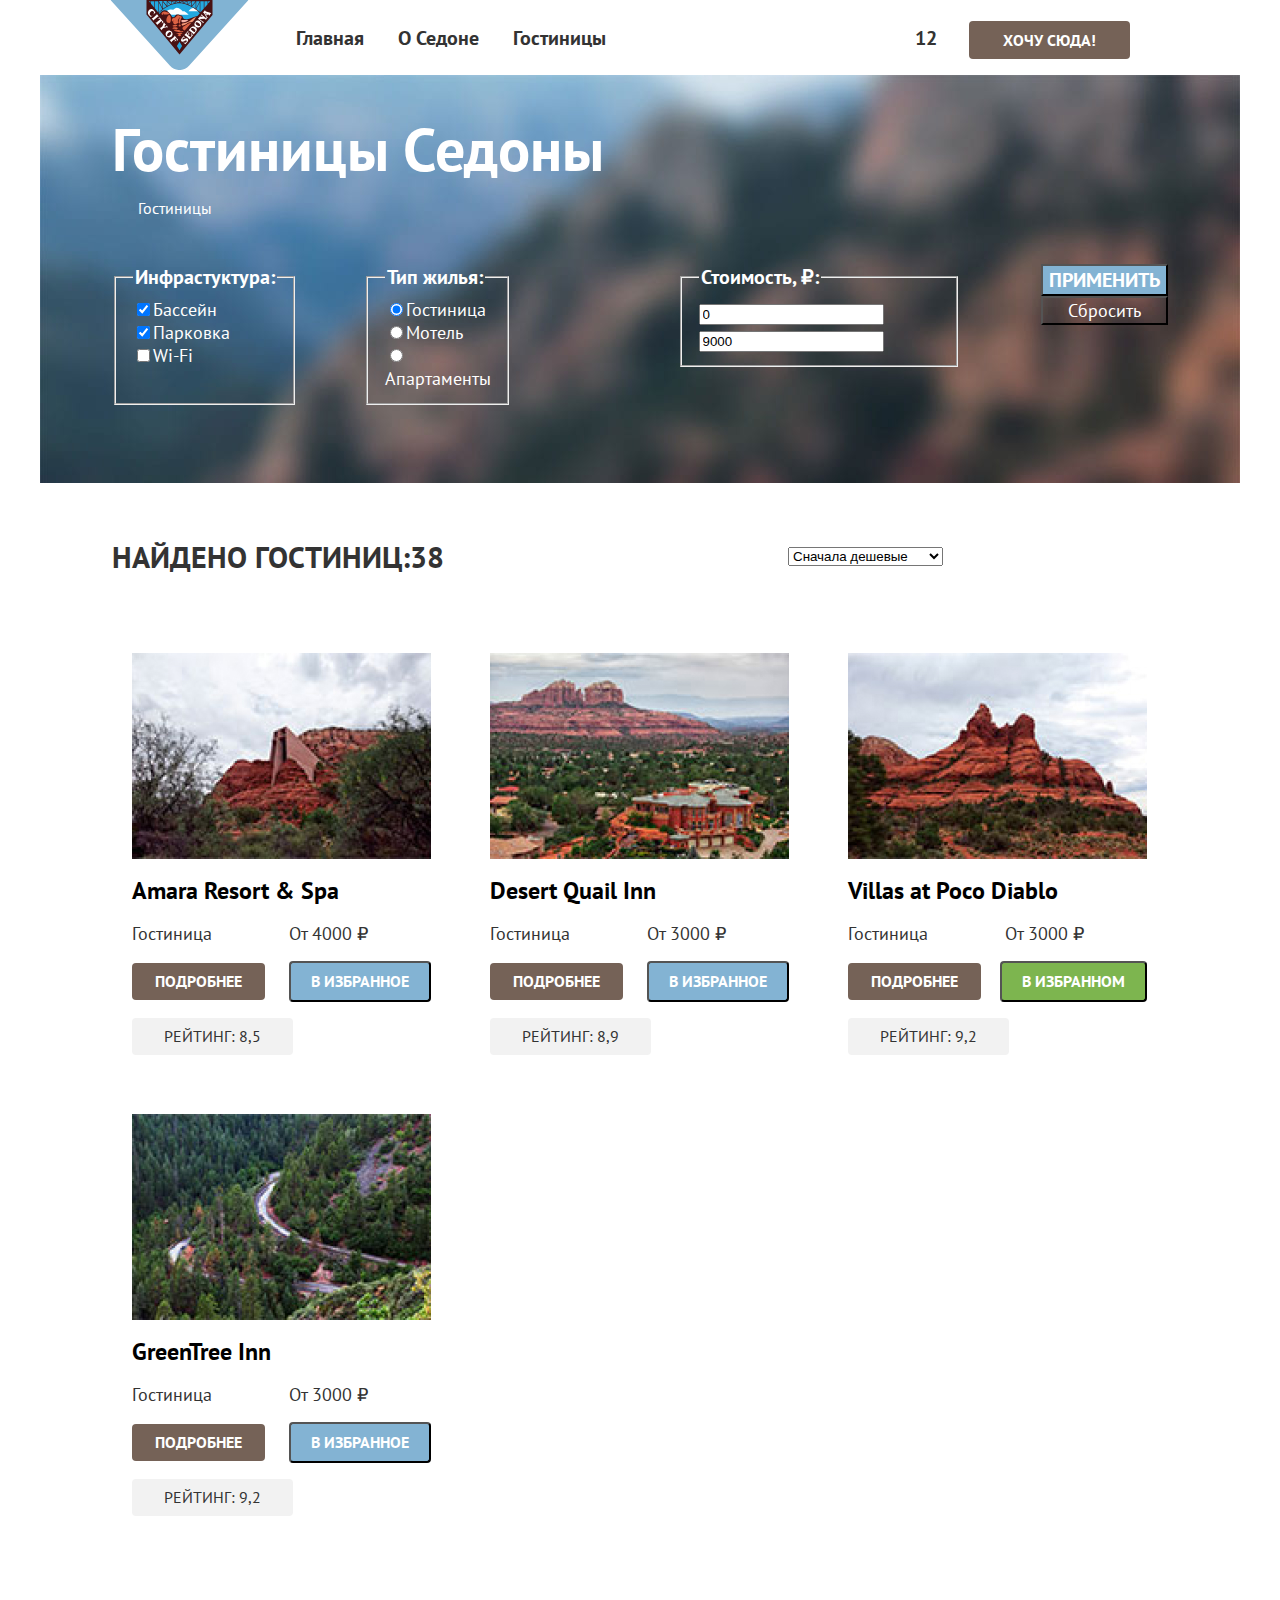
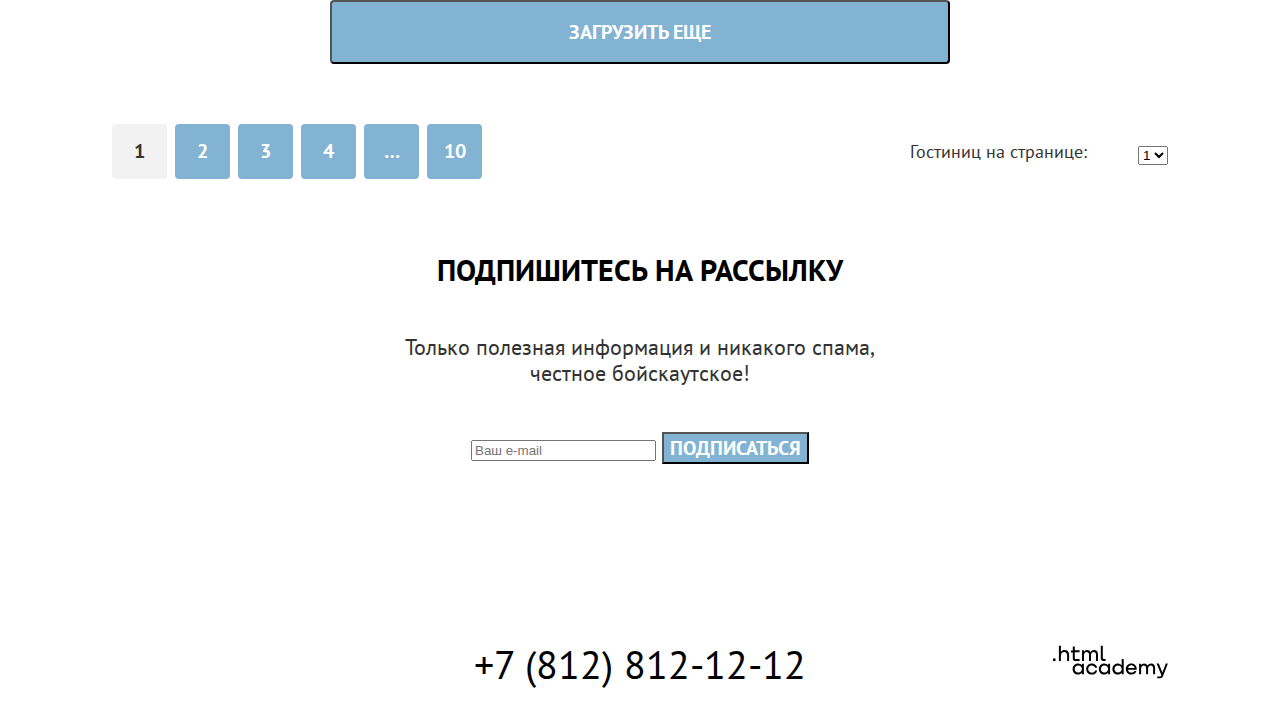
==== commit 100910d1: "Постройте мелкие сетки на гридах для подходящих компонентов" ====
--- a/catalog.html
+++ b/catalog.html
@@ -150,14 +150,20 @@
 								alt="Amara Resort & Spa." />
 							<h3 class="hotel-card-title">Amara Resort & Spa</h3>
 						</a>
-						<p class="hotel-card-description">Гостиница</p>
-						<p class="hotel-card-description">От 4000 ₽</p>
-						<a class="hotel-card-link" href="#">Подробнее</a>
-						<button type="button" class="hotel-card-button" value="В избранное">
-							В избранное
-						</button>
-						<span class="visually-hidden">Четыре звезды</span>
-						<p class="rating-area">Рейтинг: 8,5</p>
+						<div class="hotels-card-price">
+							<p class="hotel-card-description-hotel">Гостиница</p>
+							<p class="hotel-card-description-price">От 4000 ₽</p>
+						</div>
+						<div class="hotel-card-active">
+							<a class="hotel-card-link-more" href="#">Подробнее</a>
+							<button type="button" class="hotel-card-button" value="В избранное">
+								В избранное
+							</button>
+						</div>
+						<div class="hotel-card-rate">
+							<span class="visually-hidden">Четыре звезды</span>
+							<p class="rating-area">Рейтинг: 8,5</p>
+						</div>
 					</div>
 
 					<div class="hotel-card">
@@ -166,14 +172,20 @@
 								alt="Desert Quail Inn." />
 							<h3 class="hotel-card-title">Desert Quail Inn</h3>
 						</a>
-						<p class="hotel-card-description">Гостиница</p>
-						<p class="hotel-card-description">От 3000 ₽</p>
-						<a class="hotel-card-link" href="#">Подробнее</a>
-						<button type="button" class="hotel-card-button">
-							В избранное
-						</button>
-						<span class="visually-hidden">Три звезды</span>
-						<p class="rating-area">Рейтинг: 8,9</p>
+						<div class="hotels-card-price">
+							<p class="hotel-card-description-hotel">Гостиница</p>
+							<p class="hotel-card-description-price">От 3000 ₽</p>
+						</div>
+						<div class="hotel-card-active">
+							<a class="hotel-card-link-more" href="#">Подробнее</a>
+							<button type="button" class="hotel-card-button">
+								В избранное
+							</button>
+						</div>
+						<div class="hotel-card-rate">
+							<span class="visually-hidden">Три звезды</span>
+							<p class="rating-area">Рейтинг: 8,9</p>
+						</div>
 					</div>
 
 					<div class="hotel-card">
@@ -182,14 +194,20 @@
 								alt="Villas at Poco Diablo." />
 							<h3 class="hotel-card-title">Villas at Poco Diablo</h3>
 						</a>
-						<p class="hotel-card-description">Гостиница</p>
-						<p class="hotel-card-description">От 3000 ₽</p>
-						<a class="hotel-card-link" href="#">Подробнее</a>
-						<button type="button" class="hotel-card-button-active" value="В избранном">
-							В избранном
-						</button>
-						<span class="visually-hidden">Две звезды</span>
-						<p class="rating-area">Рейтинг: 9,2</p>
+						<div class="hotels-card-price">
+							<p class="hotel-card-description-hotel">Гостиница</p>
+							<p class="hotel-card-description-price">От 3000 ₽</p>
+						</div>
+						<div class="hotel-card-active">
+							<a class="hotel-card-link-more" href="#">Подробнее</a>
+							<button type="button" class="hotel-card-button-active" value="В избранном">
+								В избранном
+							</button>
+						</div>
+						<div class="hotel-card-rate">
+							<span class="visually-hidden">Две звезды</span>
+							<p class="rating-area">Рейтинг: 9,2</p>
+						</div>
 					</div>
 
 					<div class="hotel-card">
@@ -198,14 +216,20 @@
 								alt="GreenTree Inn." />
 							<h3 class="hotel-card-title">GreenTree Inn</h3>
 						</a>
-						<p class="hotel-card-description">Гостиница</p>
-						<p class="hotel-card-description">От 3000 ₽</p>
-						<a class="hotel-card-link" href="#">Подробнее</a>
-						<button class="hotel-card-button" value="В избранное">
-							В избранное
-						</button>
-						<span class="visually-hidden">Две звезды</span>
-						<p class="rating-area">Рейтинг: 9,2</p>
+						<div class="hotels-card-price">
+							<p class="hotel-card-description-hotel">Гостиница</p>
+							<p class="hotel-card-description-price">От 3000 ₽</p>
+						</div>
+						<div class="hotel-card-active">
+							<a class="hotel-card-link-more" href="#">Подробнее</a>
+							<button class="hotel-card-button" value="В избранное">
+								В избранное
+							</button>
+						</div>
+						<div class="hotel-card-rate">
+							<span class="visually-hidden">Две звезды</span>
+							<p class="rating-area">Рейтинг: 9,2</p>
+						</div>
 					</div>
 				</div>
 				<div class="show-more">
--- a/styles/styles.css
+++ b/styles/styles.css
@@ -177,19 +177,28 @@
 
 .reasons-list {
   display: flex;
-  flex-direction: column;
+  flex-wrap: wrap;
+  margin: 0;
+  padding: 0;
+  list-style-type: none;
+}
+
+.reasons-list-main {
+  display: flex;
+  flex-wrap: wrap;
+}
+
+.advantages-list {
+  display: flex;
   justify-content: space-between;
   margin: 0;
   padding: 0;
   list-style-type: none;
 }
 
-.advantages-list {
-  display: flex;
-  justify-content: space-between;
-  margin: 0;
-  padding: 0;
-  list-style-type: none;
+.reasons-image-wrapper {
+  width: 800px;
+  min-height: 384px;
 }
 
 .advantages-title,
@@ -230,8 +239,8 @@
   min-height: 384px;
 }
 
-.reasons-item-city {
-  display: flex;
+.reasons-foto {
+  display: block;
 }
 
 .reasons-item:nth-child(-n + 2) {
@@ -419,70 +428,6 @@
   background-color: #ffffff;
 }
 
-.hotel-card {
-  margin: 0;
-  padding: 0;
-}
-
-.hotel-card-title {
-  margin: 0;
-  color: #000000;
-  font-size: 24px;
-  line-height: 31px;
-  font-weight: 700;
-}
-
-.hotel-card-link {
-  color: #ffffff;
-  background-color: #756257;
-  font-size: 16px;
-  line-height: 21px;
-  font-weight: 700;
-  text-transform: uppercase;
-  text-decoration: none;
-}
-
-.hotel-card-description {
-  margin: 0;
-  font-size: 18px;
-  line-height: 23px;
-}
-
-.hotel-card-button {
-  color: #ffffff;
-  background-color: #83b3d3;
-  font-size: 16px;
-  line-height: 21px;
-  font-weight: 700;
-  text-transform: uppercase;
-}
-
-.hotel-card-button-active {
-  color: #ffffff;
-  background-color: #7db54f;
-  font-size: 16px;
-  line-height: 21px;
-  font-weight: 700;
-  text-transform: uppercase;
-}
-
-.rating-area {
-  margin: 0;
-  color: #333333;
-  background-color: #f2f2f2;
-  font-size: 16px;
-  line-height: 21px;
-  text-transform: uppercase;
-}
-
-.button-show-more {
-  color: #ffffff;
-  background-color: #83b3d3;
-  font-size: 20px;
-  line-height: 26px;
-  font-weight: 700;
-}
-
 .pagination-container {
   display: flex;
   align-items: center;
@@ -588,3 +533,156 @@
   clip: rect(0 0 0 0);
   overflow: hidden;
 }
+
+.catalog-cards {
+  display: grid;
+  grid-template-columns: 339px 339px 339px;
+  margin: 0;
+  padding: 0;
+  gap: 19px;
+  margin-bottom: 34px;
+}
+
+.hotel-card {
+  display: flex;
+  flex-direction: column;
+  padding: 20px;
+}
+
+.hotel-card-image {
+  display: block;
+  width: 299px;
+  height: 206px;
+  margin-bottom: 16px;
+}
+
+.hotels-card-price {
+  display: flex;
+  justify-content: space-between;
+  align-items: flex-start;
+  padding: 0px;
+  margin-bottom: 16px;
+}
+
+.hotel-card-active {
+  display: flex;
+  justify-content: space-between;
+  align-items: center;
+  padding: 0px;
+  margin-bottom: 16px;
+}
+
+.hotel-card-button {
+  color: #ffffff;
+  background-color: #83b3d3;
+  font-family: PT Sans;
+  font-size: 16px;
+  line-height: 21px;
+  font-weight: 700;
+  text-align: center;
+  text-transform: uppercase;
+  text-decoration: none;
+  padding: 8px 20px;
+  border-radius: 4px;
+}
+
+.hotel-card-button-active {
+  color: #ffffff;
+  background-color: #7db54f;
+  font-family: PT Sans;
+  font-size: 16px;
+  line-height: 21px;
+  font-weight: 700;
+  text-align: center;
+  text-transform: uppercase;
+  text-decoration: none;
+  padding: 8px 20px;
+  border-radius: 4px;
+}
+
+.hotel-card-rate {
+  display: flex;
+  justify-content: space-between;
+  align-items: center;
+}
+
+.hotel-card-title {
+  margin: 0;
+  margin-bottom: 16px;
+  color: #000000;
+  font-size: 24px;
+  line-height: 31px;
+  font-weight: 700;
+}
+
+.hotel-card-link {
+  text-decoration: none;
+  margin: 0;
+  padding: 0;
+}
+
+.hotel-card-link-more {
+  color: #ffffff;
+  background-color: #756257;
+  font-size: 16px;
+  line-height: 21px;
+  font-weight: 700;
+  text-align: center;
+  text-transform: uppercase;
+  text-decoration: none;
+  padding: 8px 23px;
+  border-radius: 4px;
+}
+
+.hotel-card-description-hotel {
+  display: block;
+  width: 133px;
+  margin: 0;
+  margin-right: 25px;
+  font-size: 18px;
+  line-height: 23px;
+}
+
+.hotel-card-description-price {
+  display: block;
+  width: 143px;
+  margin: 0;
+  font-size: 18px;
+  line-height: 23px;
+}
+
+.rating-area {
+  margin: 0;
+  color: #333333;
+  background-color: #f2f2f2;
+  font-size: 16px;
+  line-height: 21px;
+  text-align: center;
+  text-transform: uppercase;
+  padding: 8px 32px;
+  border-radius: 4px;
+}
+
+.catalog-hotels {
+  padding: 0 72px;
+}
+
+.show-more {
+  display: flex;
+  justify-content: center;
+  padding: 30px 0;
+}
+
+.button-show-more {
+  color: #ffffff;
+  background-color: #83b3d3;
+  font-family: PT Sans;
+  font-size: 20px;
+  line-height: 26px;
+  font-weight: 700;
+  text-align: center;
+  text-transform: uppercase;
+  text-decoration: none;
+  padding: 17px 237px;
+  border-radius: 4px;
+}
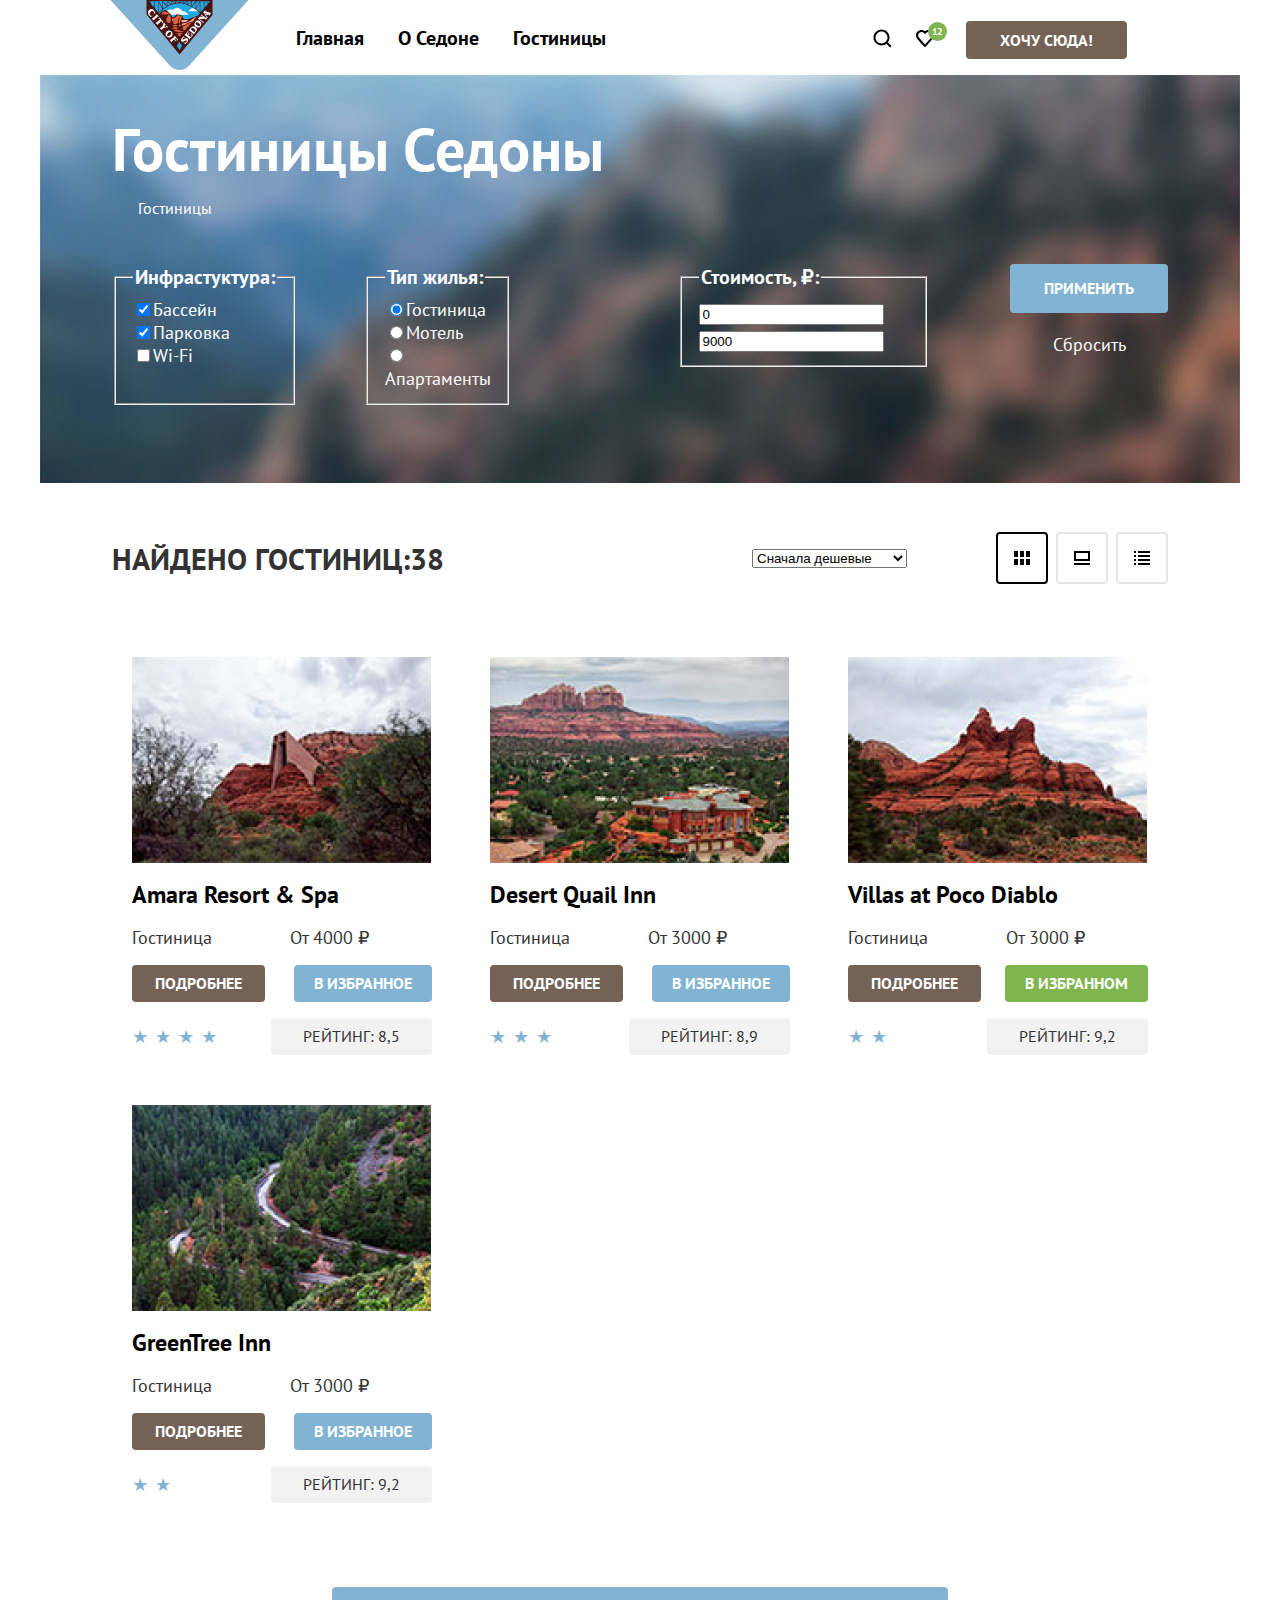
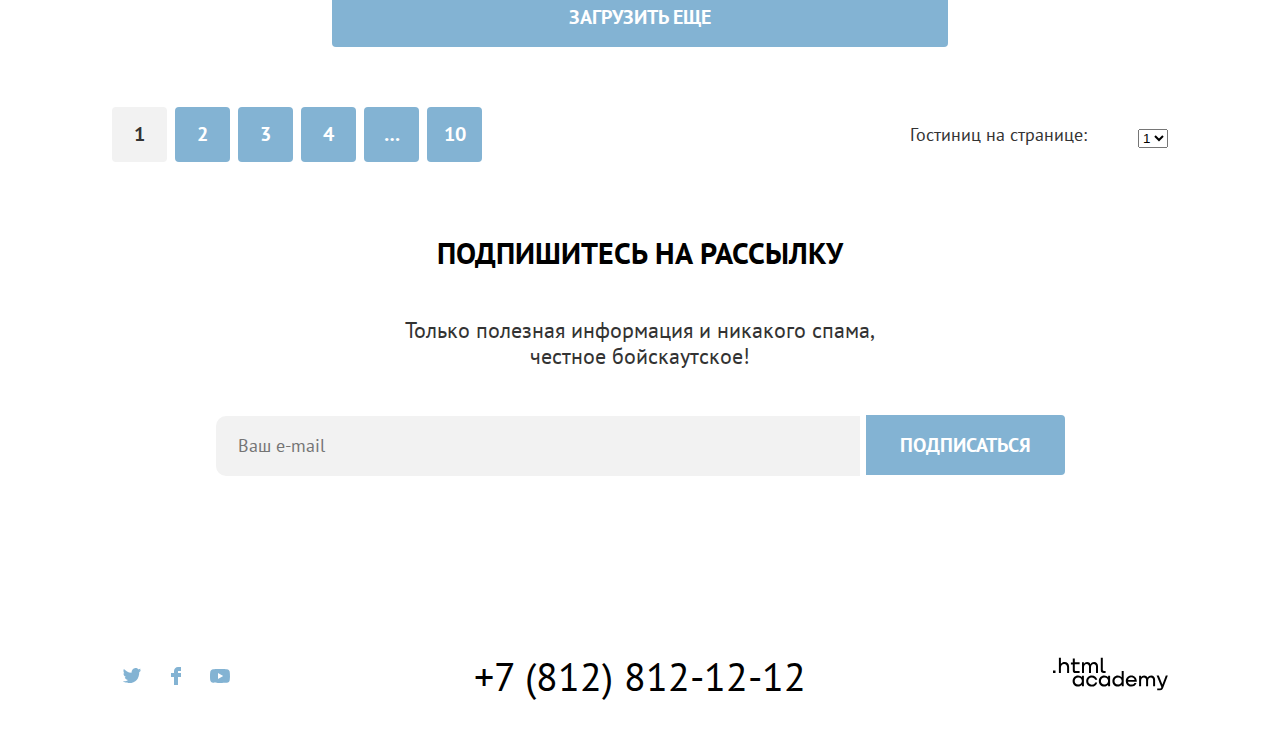
==== commit 2ebe7c3a: "Декоративные элементы на главной странице" ====
--- a/catalog.html
+++ b/catalog.html
@@ -29,11 +29,21 @@
 				<ul class="navigation-list navigation-user">
 					<li class="navigation-item">
 						<a class="navigation-link-user" href="#">
+							<svg class="navigation-icon" aria-hidden="true" focusable="false" width="20" height="20"
+								viewBox="0 0 20 20" fill="none" xmlns="http://www.w3.org/2000/svg">
+								<path
+									d="m19.5 18.008-3.7-3.68c1-1.292 1.7-2.983 1.7-4.872 0-4.376-3.6-7.956-8-7.956s-8 3.68-8 8.055c0 4.376 3.6 7.956 8 7.956 1.8 0 3.5-.597 4.9-1.69l3.7 3.679 1.4-1.492Zm-10-2.486c-3.3 0-6-2.685-6-5.967 0-3.282 2.7-5.967 6-5.967s6 2.685 6 5.967c0 3.282-2.7 5.967-6 5.967Z" />
+							</svg>
 							<span class="visually-hidden"> Поиск </span>
 						</a>
 					</li>
 					<li class="navigation-item">
 						<a class="navigation-link-user" href="#">
+							<svg class="navigation-icon" aria-hidden="true" focusable="false" width="20" height="20"
+								viewBox="0 0 20 20" fill="none" xmlns="http://www.w3.org/2000/svg">
+								<path
+									d="M9.9 19c-.3 0-.6-.1-.8-.4-5.4-6.1-6.7-7.5-7-7.9C1.4 9.8 1 8.6 1 7.4 1 4.4 3.4 2 6.5 2 7.8 2 9 2.5 10 3.3c1-.8 2.3-1.3 3.5-1.3 3 0 5.5 2.4 5.5 5.4 0 1.3-.5 2.5-1.3 3.4l-7 7.9c-.2.2-.4.3-.8.3Zm-6-9.5c.3.4 3.5 4 6.1 6.9l6.2-7c.5-.5.7-1.2.7-2 0-1.8-1.5-3.3-3.3-3.3-1 0-2 .5-2.7 1.3-.3.3-.6.4-.9.4-.3 0-.6-.2-.8-.4-.7-.8-1.7-1.3-2.7-1.3-1.8 0-3.3 1.5-3.3 3.3-.1.9.3 1.6.7 2.1-.1 0-.1 0 0 0Z" />
+							</svg>
 							<span class="visually-hidden"> Избранное </span>
 							<span class="badge">12</span>
 						</a>
@@ -117,8 +127,8 @@
 					</div>
 
 					<div class="filter-button">
-						<button class="button" type="submit">Применить</button>
-						<button class="button-secondary" type="reset">Сбросить</button>
+						<button class="button-filter" type="submit">Применить</button>
+						<button class="button-filter-secondary" type="reset">Сбросить</button>
 					</div>
 				</form>
 			</div>
@@ -132,13 +142,29 @@
 						<option value="popular">Сначала популярные</option>
 					</select>
 					<div class="catalog-info-display">
-						<a class="button button-light" href="#">
+						<a class="button-light button-light-current" href="#">
+							<svg class="navigation-icon" aria-hidden="true" focusable="false" width="20" height="20"
+								viewBox="0 0 20 20" fill="none" xmlns="http://www.w3.org/2000/svg">
+								<path
+									d="M6 3H2v6h4V3ZM18 3h-4v6h4V3ZM12 3H8v6h4V3ZM6 11H2v6h4v-6ZM18 11h-4v6h4v-6ZM12 11H8v6h4v-6Z"
+									fill="#000" />
+							</svg>
 							<span class="visually-hidden">Показать карточки</span>
 						</a>
-						<a class="button button-light" href="#">
+						<a class="button-light" href="#">
+							<svg class="navigation-icon" aria-hidden="true" focusable="false" width="20" height="20"
+								viewBox="0 0 20 20" fill="none" xmlns="http://www.w3.org/2000/svg">
+								<path d="M18 15H2v2h16v-2ZM16 5v6H4V5h12Zm2-2H2v10h16V3Z" fill="#000" />
+							</svg>
 							<span class="visually-hidden">Показать во весь экран</span>
 						</a>
-						<a class="button button-light" href="#">
+						<a class="button-light" href="#">
+							<svg class="navigation-icon" aria-hidden="true" focusable="false" width="20" height="20"
+								viewBox="0 0 20 20" fill="none" xmlns="http://www.w3.org/2000/svg">
+								<path
+									d="M4 3H2v2h2V3ZM18 3H6v2h12V3ZM4 7H2v2h2V7ZM18 7H6v2h12V7ZM4 11H2v2h2v-2ZM18 11H6v2h12v-2ZM4 15H2v2h2v-2ZM18 15H6v2h12v-2Z"
+									fill="#000" />
+							</svg>
 							<span class="visually-hidden">Показать список</span>
 						</a>
 					</div>
@@ -161,7 +187,7 @@
 							</button>
 						</div>
 						<div class="hotel-card-rate">
-							<span class="visually-hidden">Четыре звезды</span>
+							<span class="hotel-card-stars">★★★★</span>
 							<p class="rating-area">Рейтинг: 8,5</p>
 						</div>
 					</div>
@@ -183,7 +209,7 @@
 							</button>
 						</div>
 						<div class="hotel-card-rate">
-							<span class="visually-hidden">Три звезды</span>
+							<span class="hotel-card-stars">★★★</span>
 							<p class="rating-area">Рейтинг: 8,9</p>
 						</div>
 					</div>
@@ -205,7 +231,7 @@
 							</button>
 						</div>
 						<div class="hotel-card-rate">
-							<span class="visually-hidden">Две звезды</span>
+							<span class="hotel-card-stars">★★</span>
 							<p class="rating-area">Рейтинг: 9,2</p>
 						</div>
 					</div>
@@ -227,7 +253,7 @@
 							</button>
 						</div>
 						<div class="hotel-card-rate">
-							<span class="visually-hidden">Две звезды</span>
+							<span class="hotel-card-stars">★★</span>
 							<p class="rating-area">Рейтинг: 9,2</p>
 						</div>
 					</div>
@@ -282,7 +308,7 @@
 				</p>
 				<form class="newsletter-catalog-form" action="https://echo.htmlacademy.ru/" method="post">
 					<input class="field" placeholder="Ваш e-mail" type="email" name="newsletter-email" required />
-					<button class="button newsletter-button" type="submit">
+					<button class="newsletter-button" type="submit">
 						Подписаться
 					</button>
 				</form>
@@ -293,27 +319,41 @@
 			<section class="footer-social">
 				<ul class="footer-social-list">
 					<li class="footer-social-item">
-						<a class="button" href="https://twitter.com/htmlacademy_ru">
+						<a class="footer-social-link" href="https://twitter.com/htmlacademy_ru">
+							<svg class="navigation-icon" aria-hidden="true" focusable="false" width="20" height="20"
+								viewBox="0 0 20 20" fill="none" xmlns="http://www.w3.org/2000/svg">
+								<path
+									d="M12.6 2.194c1.8-.5 3.2.3 3.8 1.2.7-.2 1.4-.5 2.1-.7 0 .9-.6 1.5-.9 1.8.7.1 1.4-.6 1.4-.6-.2 1-1.1 1.8-1.7 2-.2 6.8-3.3 11.2-10.6 11.1h-.5c-.4 0-4.4-.5-5.2-1.9 2.4.2 4.1-.4 5-1.2-1-.3-2.9-.4-3.2-2.9.4.1.6.2 1.3.1-1.3-.8-2.7-1.6-2.6-3.8.3.3 1.1.5 1.4.5-.8-.2-2.1-3.3-1-4.9 1.9 1.9 4 3.6 7.6 3.8.2-2.4 1.2-3.9 3.1-4.5Z" />
+							</svg>
 							<span class="visually-hidden">Твиттер</span>
 						</a>
 					</li>
 					<li class="footer-social-item">
-						<a class="button" href="https://www.facebook.com/htmlacademy">
+						<a class="footer-social-link" href="https://www.facebook.com/htmlacademy">
+							<svg class="navigation-icon" aria-hidden="true" focusable="false" width="20" height="20"
+								viewBox="0 0 20 20" fill="none" xmlns="http://www.w3.org/2000/svg">
+								<path d="M12 1C9.8 1 8 2.8 8 5v2H5v4h3v8h4v-8h3V7h-3V5h3V1h-3Z" />
+							</svg>
 							<span class="visually-hidden">Фейсбук</span>
 						</a>
 					</li>
 					<li class="footer-social-item">
-						<a class="button" href="https://www.youtube.com/c/HTMLAcademyRUS">
+						<a class="footer-social-link" href="https://www.youtube.com/c/HTMLAcademyRUS">
+							<svg class="navigation-icon" aria-hidden="true" focusable="false" width="20" height="20"
+								viewBox="0 0 20 20" fill="none" xmlns="http://www.w3.org/2000/svg">
+								<path fill-rule="evenodd" clip-rule="evenodd"
+									d="M17.814 3.418c.86.23 1.537.907 1.768 1.768C19.998 6.746 20 10 20 10s0 3.255-.418 4.814a2.505 2.505 0 0 1-1.768 1.768c-1.56.419-7.814.419-7.814.419s-6.255 0-7.814-.419a2.505 2.505 0 0 1-1.768-1.768C0 13.255 0 10 0 10s0-3.255.418-4.814a2.505 2.505 0 0 1 1.768-1.768C3.746 3 10 3 10 3s6.255 0 7.814.418Zm-4.62 6.583-5.196 3V7l5.196 3Z" />
+							</svg>
 							<span class="visually-hidden">Ютуб</span>
 						</a>
 					</li>
 				</ul>
 			</section>
 			<div class="footer-contact">
-				<a href="tel:+78128121212">+7 (812) 812-12-12</a>
+				<a class="footer-contact-tel" href="tel:+78128121212">+7 (812) 812-12-12</a>
 			</div>
 			<div>
-				<a class="logo_htmlacademy" href="https://htmlacademy.ru/">
+				<a class="logo-htmlacademy" href="https://htmlacademy.ru/">
 					<img class="footer-logo" src="images/logo/htmlacademy.svg" width="115" height="34"
 						alt="Логотип HTML Academy." />
 				</a>
--- a/styles/styles.css
+++ b/styles/styles.css
@@ -30,27 +30,95 @@
   background-color: #ffffff;
 }
 
-.button {
-  font-family: inherit;
+.button-filter {
+	display: inline-block;
+	color: #ffffff;
+  background-color: #83b3d3;
+  font-family: PT Sans, sans-serif;
+  font-size: 16px;
+  line-height: 21px;
+  font-weight: 700;
+  text-align: center;
+  text-transform: uppercase;
+  text-decoration: none;
+  padding: 14px 34px;
+  border-radius: 4px;
+  border: none;
+  cursor: pointer;
+}
+
+.button-filter-secondary {
+	display: inline-block;
+	color: #ffffff;
+   background-color: transparent;
+   font-family: PT Sans, sans-serif;
+   font-size: 18px;
+   line-height: 23px;
+   text-align: center;
+   text-decoration: none;
+   padding: 0 20px;
+   border-radius: 4px;
+   border: none;
+   cursor: pointer;
+   margin: 20px 0 0;
+}
+
+.newsletter-button {
+  display: inline-block;
+  color: #ffffff;
+  background-color: #83b3d3;
+  font-family: PT Sans, sans-serif;
   font-size: 20px;
   line-height: 26px;
   font-weight: 700;
   text-align: center;
-  color: #ffffff;
-  background-color: #83b3d3;
-  text-decoration: none;
-  text-transform: uppercase;
-}
-
-.button-secondary {
-  font-family: inherit;
-  font-size: 18px;
-  line-height: 23px;
-  font-weight: 400;
-  text-align: center;
-  color: #ffffff;
-  background-color: transparent;
-  text-decoration: none;
+  text-transform: uppercase;
+  text-decoration: none;
+  padding: 17px 34px;
+  border-radius: 0 4px 4px 0;
+  border: none;
+  cursor: pointer;
+}
+
+.newsletter-button:hover {
+	background-color: #68A2CA;
+}
+
+.newsletter-button:focus {
+	outline: 3px solid #756257;
+}
+
+.newsletter-button:active {
+	color: rgba(255, 255, 255, 0.3);
+}
+
+.button-all {
+  display: inline-block;
+  color: #ffffff;
+  background-color: #756257;
+  font-family: PT Sans, sans-serif;
+  font-size: 20px;
+  line-height: 36px;
+  font-weight: 700;
+  text-align: center;
+  text-transform: uppercase;
+  text-decoration: none;
+  padding: 12px 150px;
+  border-radius: 10px;
+  border: none;
+  cursor: pointer;
+}
+
+.button-all:hover {
+	background-color: #615048;;
+}
+
+.button-all:focus {
+	outline: 3px solid #83B3D3;
+}
+
+.button-all:active {
+	color: rgba(255, 255, 255, 0.3);
 }
 
 .page-header {
@@ -89,14 +157,52 @@
   min-height: 19px;
 }
 
+
 .navigation-link {
   margin: 0 17px;
   font-size: 20px;
   line-height: 26px;
   font-weight: 700;
   text-align: center;
-  color: inherit;
-  text-decoration: none;
+  color: #000000;
+  text-decoration: none;
+}
+
+.navigation-link:hover {
+	color: #756257;
+}
+
+.navigation-link:active {
+	color: rgba(117, 98, 87, 0.3);
+}
+
+.navigation-icon {
+	position: absolute;
+	top: 0;
+	right: 0;
+	bottom: 0;
+	left: 0;
+	margin: auto;
+	fill: #000000;
+}
+
+.badge {
+	display: flex;
+	justify-content: center;
+	align-items: center;
+	text-align: center;
+	letter-spacing: -0.1em;
+	font-family: PT Sans, sans-serif;
+	font-size: 10px;
+   line-height: 13px;
+	position: absolute;
+	background-color: #7DB550;
+	color: #ffffff;
+	width: 19px;
+   height: 19px;
+   left: calc(50% - 19.05px/2 + 13px);
+   top: calc(50% - 13px/2 - 9px);
+	border-radius: 50%;
 }
 
 .navigation-link-button {
@@ -113,7 +219,20 @@
   margin-left: 20px;
 }
 
+.navigation-link-button:hover {
+	background-color: #615048;
+}
+
+.navigation-link-button:focus {
+	outline: 3px solid #83B3D3;
+}
+
+.navigation-link-button:active {
+	color: rgba(255, 255, 255, 0.3);
+}
+
 .navigation-link-user {
+	position: relative;
   display: block;
   padding: 24px 12px;
   font-size: 20px;
@@ -122,6 +241,14 @@
   text-align: center;
   color: inherit;
   text-decoration: none;
+}
+
+.navigation-link-user:hover .navigation-icon {
+	fill: #756257;
+}
+
+.navigation-link-user:active .navigation-icon {
+	fill: rgba(117, 98, 87, 0.3);
 }
 
 .sedona-description {
@@ -239,6 +366,24 @@
   min-height: 384px;
 }
 
+.advantages-item {
+  background-repeat: no-repeat;
+  background-position: top center;
+  background-size: 84px 84px;
+}
+
+.advatages-house {
+	background-image: url("../images/feature/housing.svg");
+}
+
+.advatages-food {
+	background-image: url("../images/feature/eating.svg");
+}
+
+.advatages-souvenirs {
+	background-image: url("../images/feature/souvenir.svg");
+}
+
 .reasons-foto {
   display: block;
 }
@@ -337,7 +482,50 @@
   width: 720px;
 }
 
-.logo_htmlacademy {
+.footer-contact-tel:hover {
+	color: #756257;
+}
+
+.footer-contact-tel:focus {
+	outline: 3px solid #83B3D3;
+	outline-offset: -3px;
+	padding: 10px 15px;
+	margin: 0;
+	border-radius: 10px;
+}
+
+.footer-contact-tel:active {
+	color: rgba(117, 98, 87, 0.3);
+}
+
+.footer-social-link {
+	position: relative;
+	display: block;
+	height: 40px;
+	background-repeat: no-repeat;
+	background-position: center;
+	background-size: 20px 20px;
+}
+
+.footer-social-link .navigation-icon {
+	fill: #83B3D3;
+}
+
+.footer-social-link:hover .navigation-icon {
+	fill: #68A2CA;
+}
+
+.footer-social-link:focus {
+	outline: 3px solid #83B3D3;
+	outline-offset: -3px;
+	border-radius: 10px;
+}
+
+.footer-social-link:active .navigation-icon {
+	fill: rgba(104, 162, 202, 0.3);
+}
+
+.logo-htmlacademy {
   margin-left: 53px;
   width: 115px;
 }
@@ -423,9 +611,25 @@
 }
 
 .button-light {
+	display: flex;
+	align-items: center;
+	justify-content: center;
+	position: relative;
   width: 48px;
   height: 48px;
-  background-color: #ffffff;
+  border: 2px solid #E6E6E6;
+  border-radius: 4px;
+  margin-left: 8px;
+}
+
+.button-light-current {
+	border: 2px solid #000000;
+}
+
+.hotel-card-stars {
+	color: #83B3D3;
+	font-size: 18px;
+	letter-spacing: 7px;
 }
 
 .pagination-container {
@@ -536,16 +740,14 @@
 
 .catalog-cards {
   display: grid;
-  grid-template-columns: 339px 339px 339px;
-  margin: 0;
-  padding: 0;
-  gap: 19px;
+  grid-template-columns: repeat(3, 340px);
+  gap: 10px 18px;
+  margin: 0;
+  padding: 0;
   margin-bottom: 34px;
 }
 
 .hotel-card {
-  display: flex;
-  flex-direction: column;
   padding: 20px;
 }
 
@@ -575,7 +777,7 @@
 .hotel-card-button {
   color: #ffffff;
   background-color: #83b3d3;
-  font-family: PT Sans;
+  font-family: PT Sans, sans-serif;
   font-size: 16px;
   line-height: 21px;
   font-weight: 700;
@@ -584,12 +786,14 @@
   text-decoration: none;
   padding: 8px 20px;
   border-radius: 4px;
+  border: none;
+  cursor: pointer;
 }
 
 .hotel-card-button-active {
   color: #ffffff;
   background-color: #7db54f;
-  font-family: PT Sans;
+  font-family: PT Sans, sans-serif;
   font-size: 16px;
   line-height: 21px;
   font-weight: 700;
@@ -598,6 +802,8 @@
   text-decoration: none;
   padding: 8px 20px;
   border-radius: 4px;
+  border: none;
+  cursor: pointer;
 }
 
 .hotel-card-rate {
@@ -635,7 +841,6 @@
 }
 
 .hotel-card-description-hotel {
-  display: block;
   width: 133px;
   margin: 0;
   margin-right: 25px;
@@ -644,7 +849,6 @@
 }
 
 .hotel-card-description-price {
-  display: block;
   width: 143px;
   margin: 0;
   font-size: 18px;
@@ -676,7 +880,7 @@
 .button-show-more {
   color: #ffffff;
   background-color: #83b3d3;
-  font-family: PT Sans;
+  font-family: PT Sans, sans-serif;
   font-size: 20px;
   line-height: 26px;
   font-weight: 700;
@@ -685,4 +889,32 @@
   text-decoration: none;
   padding: 17px 237px;
   border-radius: 4px;
-}
+  border: none;
+  cursor: pointer;
+}
+
+.field {
+  margin: 0;
+  padding: 17px 22px;
+  font: inherit;
+  font-size: 18px;
+  line-height: 26px;
+  background-color: #F2F2F2;
+  color: rgba(0, 0, 0, 0.6);
+  border: none;
+  border-radius: 10px 0 0 10px;
+  width: 600px;
+}
+
+.field:hover {
+	background-color: #E6E6E6;
+}
+
+.field:focus {
+	outline: 3px solid #83B3D3;
+	border-radius: 10px 0 0 10px;
+}
+
+.field:invalid {
+	border-color: #FF5757;
+}
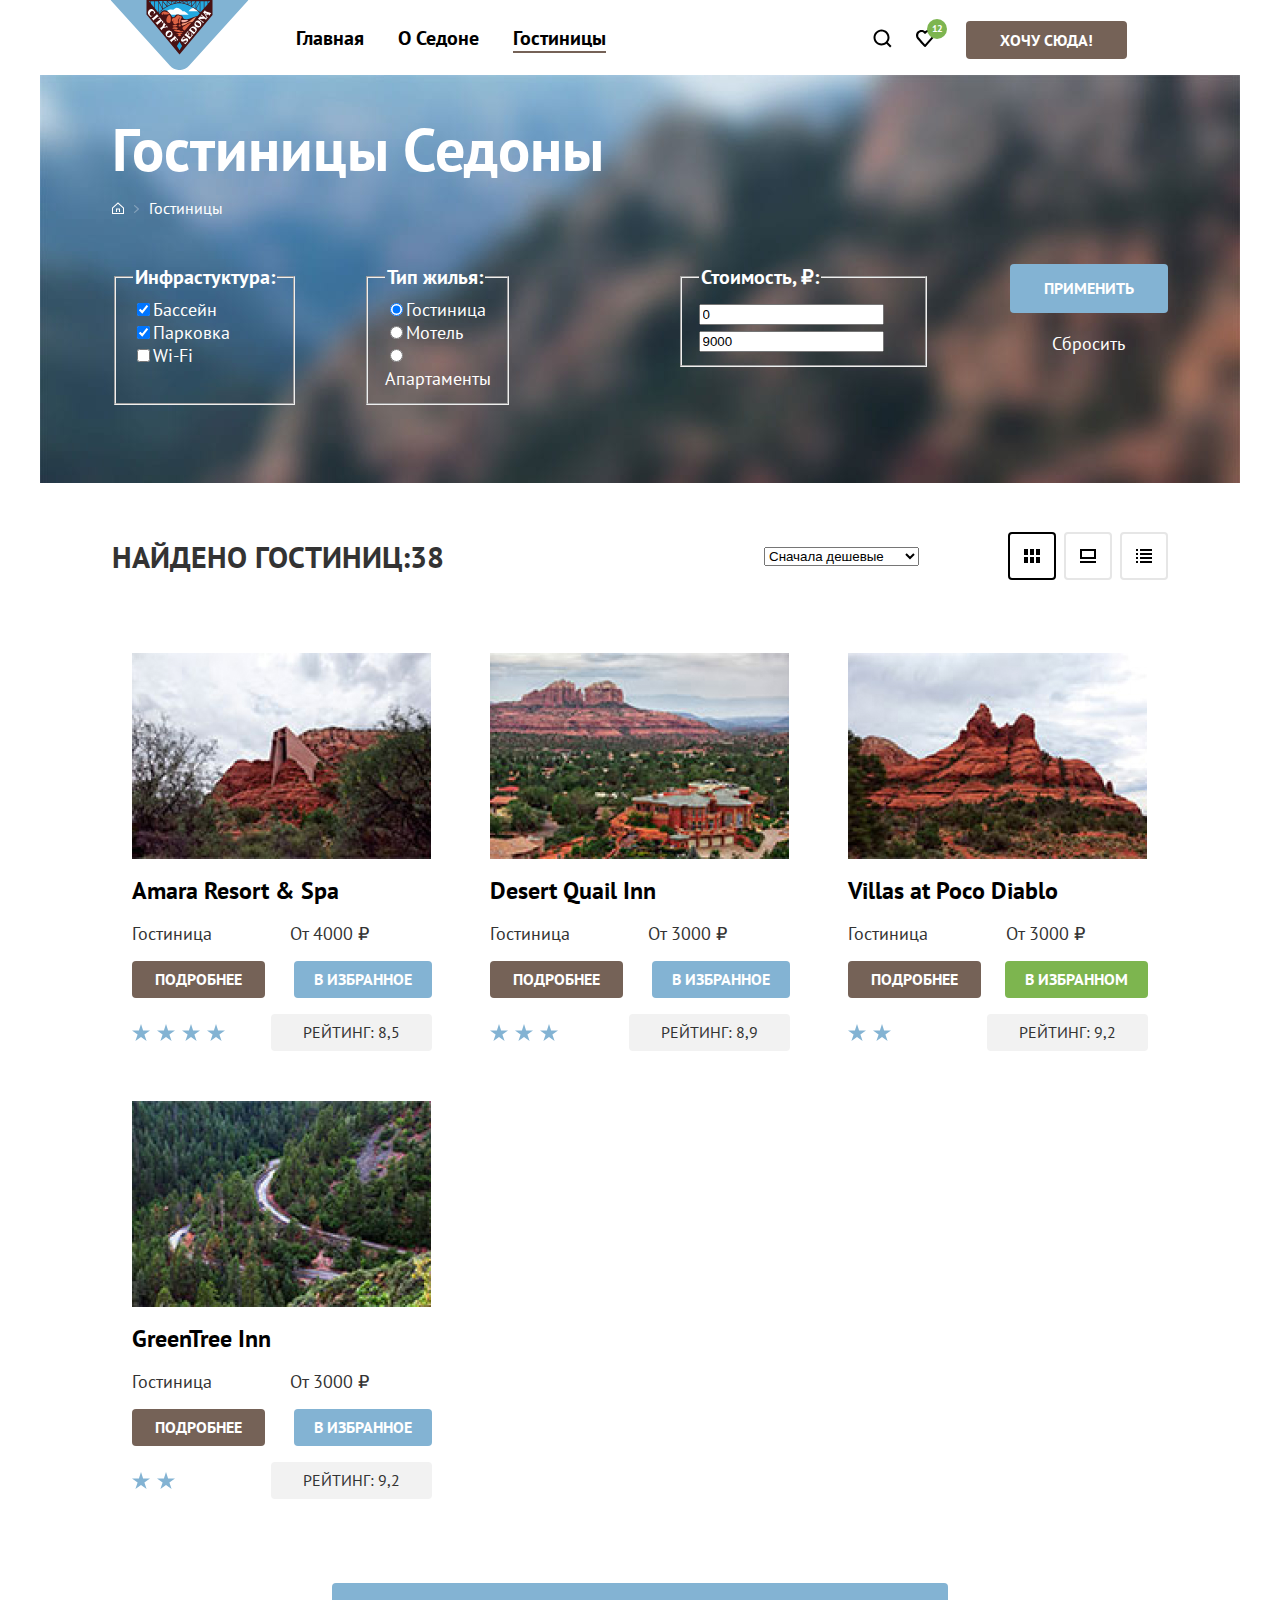
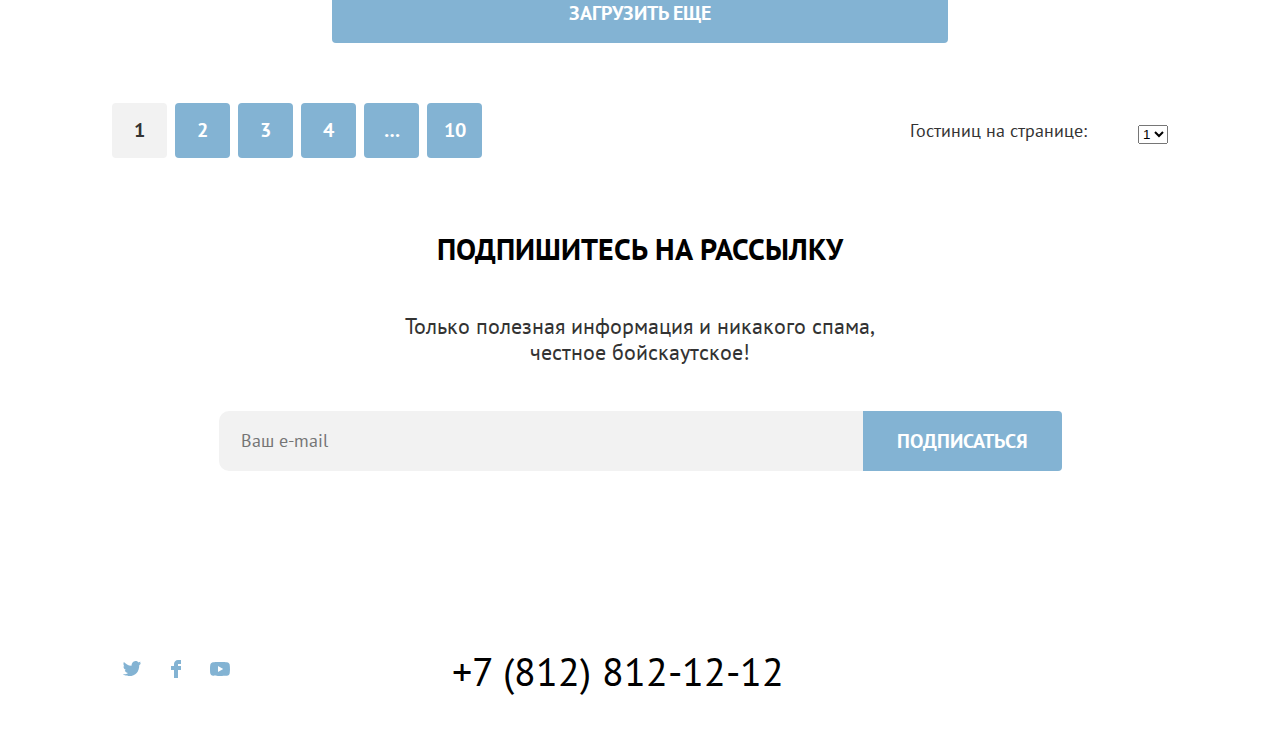
==== commit b8e9c673: "Внес правки" ====
--- a/catalog.html
+++ b/catalog.html
@@ -12,18 +12,17 @@
 		<header class="page-header">
 			<nav class="navigation">
 				<a class="navigation-logo" href="index.html">
-					<img class="page-header-logo" src="images/logo/sedona.svg" width="139" height="70"
-						alt="Логотип «Седона»." />
+					<img class="page-header-logo" src="images/logo/sedona.svg" width="139" height="70" alt="Логотип «Седона»." />
 				</a>
 				<ul class="navigation-list">
 					<li class="navigation-item">
-						<a class="navigation-link navigation-link-current" href="index.html">Главная</a>
+						<a class="navigation-link" href="index.html">Главная</a>
 					</li>
 					<li class="navigation-item">
 						<a class="navigation-link" href="#">О Седоне</a>
 					</li>
 					<li class="navigation-item">
-						<a class="navigation-link" href="catalog.html">Гостиницы</a>
+						<a class="navigation-link navigation-link-current" href="catalog.html">Гостиницы</a>
 					</li>
 				</ul>
 				<ul class="navigation-list navigation-user">
@@ -34,7 +33,7 @@
 								<path
 									d="m19.5 18.008-3.7-3.68c1-1.292 1.7-2.983 1.7-4.872 0-4.376-3.6-7.956-8-7.956s-8 3.68-8 8.055c0 4.376 3.6 7.956 8 7.956 1.8 0 3.5-.597 4.9-1.69l3.7 3.679 1.4-1.492Zm-10-2.486c-3.3 0-6-2.685-6-5.967 0-3.282 2.7-5.967 6-5.967s6 2.685 6 5.967c0 3.282-2.7 5.967-6 5.967Z" />
 							</svg>
-							<span class="visually-hidden"> Поиск </span>
+							<span class="visually-hidden">Поиск.</span>
 						</a>
 					</li>
 					<li class="navigation-item">
@@ -44,7 +43,7 @@
 								<path
 									d="M9.9 19c-.3 0-.6-.1-.8-.4-5.4-6.1-6.7-7.5-7-7.9C1.4 9.8 1 8.6 1 7.4 1 4.4 3.4 2 6.5 2 7.8 2 9 2.5 10 3.3c1-.8 2.3-1.3 3.5-1.3 3 0 5.5 2.4 5.5 5.4 0 1.3-.5 2.5-1.3 3.4l-7 7.9c-.2.2-.4.3-.8.3Zm-6-9.5c.3.4 3.5 4 6.1 6.9l6.2-7c.5-.5.7-1.2.7-2 0-1.8-1.5-3.3-3.3-3.3-1 0-2 .5-2.7 1.3-.3.3-.6.4-.9.4-.3 0-.6-.2-.8-.4-.7-.8-1.7-1.3-2.7-1.3-1.8 0-3.3 1.5-3.3 3.3-.1.9.3 1.6.7 2.1-.1 0-.1 0 0 0Z" />
 							</svg>
-							<span class="visually-hidden"> Избранное </span>
+							<span class="visually-hidden">Избранное.</span>
 							<span class="badge">12</span>
 						</a>
 					</li>
@@ -62,11 +61,32 @@
 					<ul class="breadcrumbs">
 						<li class="breadcrumbs-item">
 							<a class="breadcrumbs-link" href="index.html">
-								<span class="visually-hidden">Главная</span>
+								<svg class="breadcrumbs-icon" aria-hidden="true" focusable="false" width="12" height="12"
+									viewBox="0 0 12 12" fill="none" xmlns="http://www.w3.org/2000/svg">
+									<path d="M6 .3 0 5.8V12h12V5.8L6 .3ZM11 11H1V6.2l5-4.5 5 4.5V11Z" fill="#fff" />
+									<path d="M4 10h1V7.5h2V10h1V6.5H4V10Z" fill="#fff" />
+								</svg>
+
+								<span class="visually-hidden">Главная.</span>
 							</a>
 						</li>
 						<li class="breadcrumbs-item">
-							<a class="breadcrumbs-link">Гостиницы</a>
+							<svg class="breadcrumbs-icon-nav" aria-hidden="true" focusable="false" width="5" height="8"
+								viewBox="0 0 5 8" fill="none" xmlns="http://www.w3.org/2000/svg">
+								<g clip-path="url(#a)">
+									<path
+										d="M4.8 3.6 1 .2C.8 0 .4 0 .1.2-.2.4-.1.8.1 1l3.3 3L.2 7c-.2.2-.2.6 0 .8 0 .1.3.2.4.2.1 0 .3-.1.4-.2l3.8-3.4c.3-.2.3-.6 0-.8Z"
+										fill="#fff" fill-opacity=".3" />
+								</g>
+								<defs>
+									<clipPath id="a">
+										<path fill="#fff" d="M0 0h5v8H0z" />
+									</clipPath>
+								</defs>
+							</svg>
+						</li>
+						<li class="breadcrumbs-item">
+							<a class="breadcrumbs-link" tabindex="0">Гостиницы</a>
 						</li>
 					</ul>
 				</header>
@@ -99,8 +119,7 @@
 							<ul class="catalog-filter-list">
 								<li class="catalog-filter-item">
 									<label class="control">
-										<input class="contol-input" type="radio" name="type-of-hotel" value="Гостиница"
-											checked />Гостиница
+										<input class="contol-input" type="radio" name="type-of-hotel" value="Гостиница" checked />Гостиница
 									</label>
 								</li>
 								<li class="catalog-filter-item">
@@ -110,8 +129,7 @@
 								</li>
 								<li class="catalog-filter-item">
 									<label class="control">
-										<input class="contol-input" type="radio" name="type-of-hotel"
-											value="Апартаменты" />Апартаменты
+										<input class="contol-input" type="radio" name="type-of-hotel" value="Апартаменты" />Апартаменты
 									</label>
 								</li>
 							</ul>
@@ -133,7 +151,7 @@
 				</form>
 			</div>
 			<section class="catalog-hotels">
-				<h2 class="visually-hidden">Список гостиниц с фильтрами</h2>
+				<h2 class="visually-hidden">Список гостиниц с фильтрами.</h2>
 				<div class="catalog-info">
 					<p class="catalog">Найдено гостиниц:<span>38</span></p>
 					<select class="select-control" aria-label="Сортировка">
@@ -145,18 +163,17 @@
 						<a class="button-light button-light-current" href="#">
 							<svg class="navigation-icon" aria-hidden="true" focusable="false" width="20" height="20"
 								viewBox="0 0 20 20" fill="none" xmlns="http://www.w3.org/2000/svg">
-								<path
-									d="M6 3H2v6h4V3ZM18 3h-4v6h4V3ZM12 3H8v6h4V3ZM6 11H2v6h4v-6ZM18 11h-4v6h4v-6ZM12 11H8v6h4v-6Z"
+								<path d="M6 3H2v6h4V3ZM18 3h-4v6h4V3ZM12 3H8v6h4V3ZM6 11H2v6h4v-6ZM18 11h-4v6h4v-6ZM12 11H8v6h4v-6Z"
 									fill="#000" />
 							</svg>
-							<span class="visually-hidden">Показать карточки</span>
+							<span class="visually-hidden">Показать карточки.</span>
 						</a>
 						<a class="button-light" href="#">
 							<svg class="navigation-icon" aria-hidden="true" focusable="false" width="20" height="20"
 								viewBox="0 0 20 20" fill="none" xmlns="http://www.w3.org/2000/svg">
 								<path d="M18 15H2v2h16v-2ZM16 5v6H4V5h12Zm2-2H2v10h16V3Z" fill="#000" />
 							</svg>
-							<span class="visually-hidden">Показать во весь экран</span>
+							<span class="visually-hidden">Показать во весь экран.</span>
 						</a>
 						<a class="button-light" href="#">
 							<svg class="navigation-icon" aria-hidden="true" focusable="false" width="20" height="20"
@@ -165,7 +182,7 @@
 									d="M4 3H2v2h2V3ZM18 3H6v2h12V3ZM4 7H2v2h2V7ZM18 7H6v2h12V7ZM4 11H2v2h2v-2ZM18 11H6v2h12v-2ZM4 15H2v2h2v-2ZM18 15H6v2h12v-2Z"
 									fill="#000" />
 							</svg>
-							<span class="visually-hidden">Показать список</span>
+							<span class="visually-hidden">Показать список.</span>
 						</a>
 					</div>
 				</div>
@@ -173,7 +190,7 @@
 					<div class="hotel-card">
 						<a class="hotel-card-link" href="hotel.html">
 							<img class="hotel-card-image" src="images/hotels/hotel-1.jpg" width="299" height="206"
-								alt="Amara Resort & Spa." />
+								alt="Amara Resort & Spa." tabindex="0" />
 							<h3 class="hotel-card-title">Amara Resort & Spa</h3>
 						</a>
 						<div class="hotels-card-price">
@@ -187,7 +204,16 @@
 							</button>
 						</div>
 						<div class="hotel-card-rate">
-							<span class="hotel-card-stars">★★★★</span>
+							<div class="hotel-card-stars">
+								<img class="hotel-card-star" src="./images/interface/star.svg" alt="1 звезда из 5." width="18"
+									height="17">
+								<img class="hotel-card-star" src="./images/interface/star.svg" alt="2 звезда из 5." width="18"
+									height="17">
+								<img class="hotel-card-star" src="./images/interface/star.svg" alt="3 звезда из 5." width="18"
+									height="17">
+								<img class="hotel-card-star" src="./images/interface/star.svg" alt="4 звезда из 5." width="18"
+									height="17">
+							</div>
 							<p class="rating-area">Рейтинг: 8,5</p>
 						</div>
 					</div>
@@ -195,7 +221,7 @@
 					<div class="hotel-card">
 						<a class="hotel-card-link" href="hotel.html">
 							<img class="hotel-card-image" src="images/hotels/hotel-2.jpg" width="299" height="206"
-								alt="Desert Quail Inn." />
+								alt="Desert Quail Inn." tabindex="0" />
 							<h3 class="hotel-card-title">Desert Quail Inn</h3>
 						</a>
 						<div class="hotels-card-price">
@@ -209,7 +235,14 @@
 							</button>
 						</div>
 						<div class="hotel-card-rate">
-							<span class="hotel-card-stars">★★★</span>
+							<div class="hotel-card-stars">
+								<img class="hotel-card-star" src="./images/interface/star.svg" alt="1 звезда из 5." width="18"
+									height="17">
+								<img class="hotel-card-star" src="./images/interface/star.svg" alt="2 звезда из 5." width="18"
+									height="17">
+								<img class="hotel-card-star" src="./images/interface/star.svg" alt="3 звезда из 5." width="18"
+									height="17">
+							</div>
 							<p class="rating-area">Рейтинг: 8,9</p>
 						</div>
 					</div>
@@ -217,7 +250,7 @@
 					<div class="hotel-card">
 						<a class="hotel-card-link" href="hotel.html">
 							<img class="hotel-card-image" src="images/hotels/hotel-3.jpg" width="299" height="206"
-								alt="Villas at Poco Diablo." />
+								alt="Villas at Poco Diablo." tabindex="0" />
 							<h3 class="hotel-card-title">Villas at Poco Diablo</h3>
 						</a>
 						<div class="hotels-card-price">
@@ -231,7 +264,12 @@
 							</button>
 						</div>
 						<div class="hotel-card-rate">
-							<span class="hotel-card-stars">★★</span>
+							<div class="hotel-card-stars">
+								<img class="hotel-card-star" src="./images/interface/star.svg" alt="1 звезда из 5." width="18"
+									height="17">
+								<img class="hotel-card-star" src="./images/interface/star.svg" alt="2 звезда из 5." width="18"
+									height="17">
+							</div>
 							<p class="rating-area">Рейтинг: 9,2</p>
 						</div>
 					</div>
@@ -239,7 +277,7 @@
 					<div class="hotel-card">
 						<a class="hotel-card-link" href="hotel.html">
 							<img class="hotel-card-image" src="images/hotels/hotel-4.jpg" width="299" height="206"
-								alt="GreenTree Inn." />
+								alt="GreenTree Inn." tabindex="0" />
 							<h3 class="hotel-card-title">GreenTree Inn</h3>
 						</a>
 						<div class="hotels-card-price">
@@ -253,7 +291,12 @@
 							</button>
 						</div>
 						<div class="hotel-card-rate">
-							<span class="hotel-card-stars">★★</span>
+							<div class="hotel-card-stars">
+								<img class="hotel-card-star" src="./images/interface/star.svg" alt="1 звезда из 5." width="18"
+									height="17">
+								<img class="hotel-card-star" src="./images/interface/star.svg" alt="2 звезда из 5." width="18"
+									height="17">
+							</div>
 							<p class="rating-area">Рейтинг: 9,2</p>
 						</div>
 					</div>
@@ -266,7 +309,7 @@
 				<div class="pagination-container">
 					<ul class="pagination">
 						<li class="pagination-item">
-							<a class="pagination-link pagination-current">1 </a>
+							<a class="pagination-current">1 </a>
 						</li>
 						<li class="pagination-item">
 							<a class="pagination-link" href="#">2</a>
@@ -303,8 +346,7 @@
 			<section class="newsletter-catalog">
 				<h2 class="newsletter-catalog-title">Подпишитесь на рассылку</h2>
 				<p class="newsletter-catalog-description">
-					Только полезная информация и никакого спама, <br />честное
-					бойскаутское!
+					Только полезная информация и никакого спама, <br />честное бойскаутское!
 				</p>
 				<form class="newsletter-catalog-form" action="https://echo.htmlacademy.ru/" method="post">
 					<input class="field" placeholder="Ваш e-mail" type="email" name="newsletter-email" required />
@@ -325,7 +367,7 @@
 								<path
 									d="M12.6 2.194c1.8-.5 3.2.3 3.8 1.2.7-.2 1.4-.5 2.1-.7 0 .9-.6 1.5-.9 1.8.7.1 1.4-.6 1.4-.6-.2 1-1.1 1.8-1.7 2-.2 6.8-3.3 11.2-10.6 11.1h-.5c-.4 0-4.4-.5-5.2-1.9 2.4.2 4.1-.4 5-1.2-1-.3-2.9-.4-3.2-2.9.4.1.6.2 1.3.1-1.3-.8-2.7-1.6-2.6-3.8.3.3 1.1.5 1.4.5-.8-.2-2.1-3.3-1-4.9 1.9 1.9 4 3.6 7.6 3.8.2-2.4 1.2-3.9 3.1-4.5Z" />
 							</svg>
-							<span class="visually-hidden">Твиттер</span>
+							<span class="visually-hidden">Твиттер.</span>
 						</a>
 					</li>
 					<li class="footer-social-item">
@@ -334,7 +376,7 @@
 								viewBox="0 0 20 20" fill="none" xmlns="http://www.w3.org/2000/svg">
 								<path d="M12 1C9.8 1 8 2.8 8 5v2H5v4h3v8h4v-8h3V7h-3V5h3V1h-3Z" />
 							</svg>
-							<span class="visually-hidden">Фейсбук</span>
+							<span class="visually-hidden">Фейсбук.</span>
 						</a>
 					</li>
 					<li class="footer-social-item">
@@ -344,7 +386,7 @@
 								<path fill-rule="evenodd" clip-rule="evenodd"
 									d="M17.814 3.418c.86.23 1.537.907 1.768 1.768C19.998 6.746 20 10 20 10s0 3.255-.418 4.814a2.505 2.505 0 0 1-1.768 1.768c-1.56.419-7.814.419-7.814.419s-6.255 0-7.814-.419a2.505 2.505 0 0 1-1.768-1.768C0 13.255 0 10 0 10s0-3.255.418-4.814a2.505 2.505 0 0 1 1.768-1.768C3.746 3 10 3 10 3s6.255 0 7.814.418Zm-4.62 6.583-5.196 3V7l5.196 3Z" />
 							</svg>
-							<span class="visually-hidden">Ютуб</span>
+							<span class="visually-hidden">Ютуб.</span>
 						</a>
 					</li>
 				</ul>
@@ -354,12 +396,22 @@
 			</div>
 			<div>
 				<a class="logo-htmlacademy" href="https://htmlacademy.ru/">
-					<img class="footer-logo" src="images/logo/htmlacademy.svg" width="115" height="34"
-						alt="Логотип HTML Academy." />
+					<svg class="footer-logo" width="115" height="33" viewBox="0 0 115 33" fill="none"
+						xmlns="http://www.w3.org/2000/svg">
+						<g clip-path="url(#a)">
+							<path fill-rule="evenodd" clip-rule="evenodd"
+								d="M8 6.2c.8-1 2-1.7 3.6-1.7 2.7 0 4.6 1.9 4.5 4.9v6.1h-2V9.8c0-1.8-1.1-3.2-2.9-3.2-2 0-3.3 1.5-3.3 3.6v5.3h-2V0h2v6.2H8Zm-8 9.3v-2.6h2.5v2.6H0ZM26.6 4.8h-4.8V1.1h-2v3.8h-1.9v2h1.9v6c0 1.7 1 2.7 2.7 2.7h4.1v-2h-3.7c-.7 0-1.1-.4-1.1-1.1V6.8h4.8v-2Zm11 1.9c.6-1.3 1.9-2.1 3.5-2.1 2.5 0 4 1.8 3.9 4.3v6.5h-2V9.1c0-1.6-.9-2.6-2.4-2.6-1.2 0-2.6.9-2.6 3.3v5.6h-2V9.1c0-1.6-.9-2.6-2.4-2.6C32 6.5 31 8 31 10v5.4h-2V4.8h1.9v1.6h.1c.6-1 1.7-1.8 3.1-1.8 1.6 0 2.8.9 3.4 2.1h.1Zm10.2 6c0 1.7 1 2.7 2.8 2.7h2v-2h-1.7c-.7 0-1.1-.4-1.1-1.1V0h-2v12.7ZM25 17.9c1.7 0 3 .7 3.9 1.8v-1.5h2v10.6h-2v-1.6h-.1c-.8 1.1-2 1.9-3.8 1.9-3.1 0-5.4-2.3-5.4-5.6s2.3-5.6 5.4-5.6Zm-3.3 5.6c0 2 1.4 3.6 3.6 3.6s3.6-1.7 3.6-3.6c0-2-1.4-3.6-3.6-3.6s-3.6 1.6-3.6 3.6ZM44.2 22c-.5-2.4-2.6-4.1-5.4-4.1-3.4 0-5.6 2.5-5.6 5.6 0 3.1 2.2 5.6 5.6 5.6 2.8 0 4.9-1.8 5.4-4.2h-2.1c-.4 1.3-1.7 2.3-3.3 2.3-2.2 0-3.6-1.6-3.6-3.6s1.4-3.6 3.6-3.6c1.6 0 2.8 1 3.3 2.2h2.1V22Zm7-4.1c1.7 0 3 .7 3.9 1.8v-1.5h2v10.6h-2v-1.6H55c-.8 1.1-2 1.9-3.8 1.9-3.1 0-5.4-2.3-5.4-5.6s2.3-5.6 5.4-5.6Zm-3.3 5.6c0 2 1.4 3.6 3.6 3.6 2.1 0 3.6-1.7 3.6-3.6 0-2-1.4-3.6-3.6-3.6s-3.6 1.6-3.6 3.6Zm20.8-3.7c-.9-1.1-2.2-1.9-3.9-1.9-3.1 0-5.4 2.3-5.4 5.6s2.2 5.6 5.4 5.6c1.7 0 3-.8 3.8-1.8h.1v1.5h2V13.4h-2v6.4Zm-3.6 7.3c-2.2 0-3.6-1.6-3.6-3.6s1.4-3.6 3.6-3.6 3.6 1.6 3.6 3.6c-.1 2-1.5 3.6-3.6 3.6Zm7.7-3.6c0-3.1 2.2-5.6 5.5-5.6 3.5 0 5.7 2.7 5.5 6.3H75c.1 1.6 1.5 2.9 3.4 2.9 1.4 0 2.5-.6 3-1.6h2.1c-.7 2.3-2.7 3.6-5.2 3.6-3.4 0-5.5-2.6-5.5-5.6Zm8.8-1.1c-.3-1.6-1.6-2.6-3.3-2.6-1.7 0-2.9 1.1-3.2 2.6h6.5Zm16.6-4.5c-1.6 0-2.9.8-3.6 2h-.1c-.6-1.2-1.8-2-3.4-2-1.4 0-2.5.7-3.1 1.8v-1.5h-1.9v10.6h2v-5.4c0-2 1-3.4 2.6-3.5 1.5 0 2.4 1 2.4 2.6v6.3h2v-5.6c0-2.4 1.4-3.3 2.6-3.3 1.5 0 2.4 1 2.4 2.6v6.3h2v-6.5c.1-2.6-1.4-4.4-3.9-4.4Zm7.6.2 3.6 8.9 3.4-8.9h2.1l-4.7 12.2c-.7 1.8-1.7 2.6-3.5 2.6h-2.5v-2h2.5c1 0 1.4-.3 1.7-1.2l-4.8-11.6h2.2Z" />
+						</g>
+						<defs>
+							<clipPath id="a">
+								<path fill="#ffffff" d="M0 0h114.9v32.9H0z" />
+							</clipPath>
+						</defs>
+					</svg>
 				</a>
 			</div>
 		</footer>
 	</div>
 </body>
 
-</html>+</html>
--- a/styles/styles.css
+++ b/styles/styles.css
@@ -1,87 +1,109 @@
 @font-face {
-  font-family: "PT Sans";
-  font-style: normal;
-  font-weight: 400;
-  src: url("../fonts/ptsans-400.woff2") format("woff2");
-  font-display: swap;
+	font-family: "PT Sans";
+	font-style: normal;
+	font-weight: 400;
+	src: url("../fonts/ptsans-400.woff2") format("woff2");
+	font-display: swap;
 }
 
 @font-face {
-  font-family: "PT Sans";
-  font-style: normal;
-  font-weight: 700;
-  src: url("../fonts/ptsans-700.woff2") format("woff2");
-  font-display: swap;
+	font-family: "PT Sans";
+	font-style: normal;
+	font-weight: 700;
+	src: url("../fonts/ptsans-700.woff2") format("woff2");
+	font-display: swap;
 }
 
 html {
-  height: 100%;
+	height: 100%;
 }
 
 body {
-  margin: 0;
-  display: flex;
-  flex-direction: column;
-  min-height: 100%;
-  font-family: "PT Sans", sans-serif;
-  font-size: 22px;
-  line-height: 26px;
-  color: #333333;
-  background-color: #ffffff;
+	margin: 0;
+	display: flex;
+	flex-direction: column;
+	min-height: 100%;
+	font-family: "PT Sans", sans-serif;
+	font-size: 22px;
+	line-height: 26px;
+	color: #333333;
+	background-color: #ffffff;
 }
 
 .button-filter {
-	display: inline-block;
-	color: #ffffff;
-  background-color: #83b3d3;
-  font-family: PT Sans, sans-serif;
-  font-size: 16px;
-  line-height: 21px;
-  font-weight: 700;
-  text-align: center;
-  text-transform: uppercase;
-  text-decoration: none;
-  padding: 14px 34px;
-  border-radius: 4px;
-  border: none;
-  cursor: pointer;
+	color: #ffffff;
+	background-color: #83b3d3;
+	font-family: PT Sans, sans-serif;
+	font-size: 16px;
+	line-height: 21px;
+	font-weight: 700;
+	text-align: center;
+	text-transform: uppercase;
+	text-decoration: none;
+	padding: 14px 34px;
+	border-radius: 4px;
+	border: none;
+	cursor: pointer;
+}
+
+.button-filter:hover {
+	background-color: #68a2ca;
+}
+
+.button-filter:focus {
+	outline: 3px solid #ffffff;
+}
+
+.button-filter:active {
+	color: rgba(255, 255, 255, 0.3);
 }
 
 .button-filter-secondary {
-	display: inline-block;
-	color: #ffffff;
-   background-color: transparent;
-   font-family: PT Sans, sans-serif;
-   font-size: 18px;
-   line-height: 23px;
-   text-align: center;
-   text-decoration: none;
-   padding: 0 20px;
-   border-radius: 4px;
-   border: none;
-   cursor: pointer;
-   margin: 20px 0 0;
+	color: #ffffff;
+	background-color: transparent;
+	font-family: PT Sans, sans-serif;
+	font-size: 18px;
+	line-height: 24px;
+	text-align: center;
+	text-decoration: none;
+	border-radius: 4px;
+	border: none;
+	cursor: pointer;
+	margin: 15px 0 0;
+	padding: 4px 13px;
+}
+
+.button-filter-secondary:hover {
+	color: rgba(255, 255, 255, 0.6);
+}
+
+.button-filter-secondary:focus {
+	outline: 3px solid #83b3d3;
+	outline-offset: -3px;
+}
+
+.button-filter-secondary:active {
+	color: rgba(255, 255, 255, 0.3);
 }
 
 .newsletter-button {
-  display: inline-block;
-  color: #ffffff;
-  background-color: #83b3d3;
-  font-family: PT Sans, sans-serif;
-  font-size: 20px;
-  line-height: 26px;
-  font-weight: 700;
-  text-align: center;
-  text-transform: uppercase;
-  text-decoration: none;
-  padding: 17px 34px;
-  border-radius: 0 4px 4px 0;
-  border: none;
-  cursor: pointer;
+	color: #ffffff;
+	background-color: #83b3d3;
+	font-family: PT Sans, sans-serif;
+	font-size: 20px;
+	line-height: 26px;
+	font-weight: 700;
+	text-align: center;
+	text-transform: uppercase;
+	text-decoration: none;
+	padding: 17px 34px;
+	border-radius: 0 4px 4px 0;
+	border: none;
+	cursor: pointer;
 }
 
 .newsletter-button:hover {
-	background-color: #68A2CA;
+	background-color: #68a2ca;
 }
 
 .newsletter-button:focus {
@@ -93,28 +115,28 @@
 }
 
 .button-all {
-  display: inline-block;
-  color: #ffffff;
-  background-color: #756257;
-  font-family: PT Sans, sans-serif;
-  font-size: 20px;
-  line-height: 36px;
-  font-weight: 700;
-  text-align: center;
-  text-transform: uppercase;
-  text-decoration: none;
-  padding: 12px 150px;
-  border-radius: 10px;
-  border: none;
-  cursor: pointer;
+	display: inline-block;
+	color: #ffffff;
+	background-color: #756257;
+	font-family: PT Sans, sans-serif;
+	font-size: 20px;
+	line-height: 36px;
+	font-weight: 700;
+	text-align: center;
+	text-transform: uppercase;
+	text-decoration: none;
+	padding: 12px 150px;
+	border-radius: 10px;
+	border: none;
+	cursor: pointer;
 }
 
 .button-all:hover {
-	background-color: #615048;;
+	background-color: #615048;
 }
 
 .button-all:focus {
-	outline: 3px solid #83B3D3;
+	outline: 3px solid #83b3d3;
 }
 
 .button-all:active {
@@ -122,50 +144,53 @@
 }
 
 .page-header {
-  background-color: #ffffff;
+	background-color: #ffffff;
 }
 
 .navigation {
-  display: flex;
-  width: 1060px;
-  margin: 0 auto;
+	display: flex;
+	width: 1060px;
+	margin: 0 auto;
+}
+
+.navigation-item .navigation-link-current {
+	border-bottom: 2px solid #756257;
 }
 
 .navigation-logo {
-  width: 139px;
-  margin-right: 30px;
+	width: 139px;
+	margin-right: 30px;
 }
 
 .navigation-list {
-  display: flex;
-  flex-wrap: wrap;
-  width: 450px;
-  margin: 0;
-  padding: 0;
-  list-style-type: none;
-  align-items: center;
+	display: flex;
+	flex-wrap: wrap;
+	width: 450px;
+	margin: 0;
+	padding: 0;
+	list-style-type: none;
+	align-items: center;
 }
 
 .navigation-user {
-  max-width: 310px;
-  margin-left: auto;
-  padding: 0;
+	max-width: 310px;
+	margin-left: auto;
+	padding: 0;
 }
 
 .navigation-user .navigation-link-user {
-  min-width: 19px;
-  min-height: 19px;
-}
-
+	min-width: 19px;
+	min-height: 19px;
+}
 
 .navigation-link {
-  margin: 0 17px;
-  font-size: 20px;
-  line-height: 26px;
-  font-weight: 700;
-  text-align: center;
-  color: #000000;
-  text-decoration: none;
+	margin: 0 17px;
+	font-size: 20px;
+	line-height: 26px;
+	font-weight: 700;
+	text-align: center;
+	color: #000000;
+	text-decoration: none;
 }
 
 .navigation-link:hover {
@@ -175,6 +200,14 @@
 .navigation-link:active {
 	color: rgba(117, 98, 87, 0.3);
 }
+
+/* .navigation-link-current::before {
+	position: absolute;
+	bottom: 0;
+	height: 2px;
+	background-color: #756257;
+	content: "";
+} */
 
 .navigation-icon {
 	position: absolute;
@@ -187,36 +220,34 @@
 }
 
 .badge {
-	display: flex;
-	justify-content: center;
 	align-items: center;
 	text-align: center;
 	letter-spacing: -0.1em;
 	font-family: PT Sans, sans-serif;
 	font-size: 10px;
-   line-height: 13px;
+	line-height: 14px;
 	position: absolute;
-	background-color: #7DB550;
-	color: #ffffff;
-	width: 19px;
-   height: 19px;
-   left: calc(50% - 19.05px/2 + 13px);
-   top: calc(50% - 13px/2 - 9px);
+	background-color: #7db550;
+	color: #ffffff;
+	width: 20px;
+	left: 24px;
+	top: 15px;
 	border-radius: 50%;
+	padding: 3px 0;
 }
 
 .navigation-link-button {
-  color: #ffffff;
-  background-color: #756257;
-  padding: 9px 34px;
-  border-radius: 4px;
-  font-weight: 700;
-  font-size: 16px;
-  line-height: 20px;
-  text-align: center;
-  text-transform: uppercase;
-  text-decoration: none;
-  margin-left: 20px;
+	color: #ffffff;
+	background-color: #756257;
+	padding: 9px 34px;
+	border-radius: 4px;
+	font-weight: 700;
+	font-size: 16px;
+	line-height: 20px;
+	text-align: center;
+	text-transform: uppercase;
+	text-decoration: none;
+	margin-left: 20px;
 }
 
 .navigation-link-button:hover {
@@ -224,7 +255,7 @@
 }
 
 .navigation-link-button:focus {
-	outline: 3px solid #83B3D3;
+	outline: 3px solid #83b3d3;
 }
 
 .navigation-link-button:active {
@@ -233,14 +264,14 @@
 
 .navigation-link-user {
 	position: relative;
-  display: block;
-  padding: 24px 12px;
-  font-size: 20px;
-  line-height: 26px;
-  font-weight: 700;
-  text-align: center;
-  color: inherit;
-  text-decoration: none;
+	display: block;
+	padding: 24px 12px;
+	font-size: 20px;
+	line-height: 26px;
+	font-weight: 700;
+	text-align: center;
+	color: inherit;
+	text-decoration: none;
 }
 
 .navigation-link-user:hover .navigation-icon {
@@ -252,124 +283,124 @@
 }
 
 .sedona-description {
-  padding-top: 63px;
-  padding-bottom: 80px;
+	padding-top: 63px;
+	padding-bottom: 80px;
 }
 
 .main-container {
-  flex-grow: 1;
+	flex-grow: 1;
 }
 
 .main-index {
-  text-align: center;
+	text-align: center;
 }
 
 .main-header {
-  padding-top: 51px;
-  padding-bottom: 82px;
-  color: #333333;
-  background-color: #ffffff;
-  background-image: url("../images/background/bg-header.jpg");
-  background-size: 100% auto;
-  background-repeat: no-repeat;
+	padding-top: 51px;
+	padding-bottom: 82px;
+	color: #333333;
+	background-color: #ffffff;
+	background-image: url("../images/background/bg-header.jpg");
+	background-size: 100% auto;
+	background-repeat: no-repeat;
 }
 
 .page-container {
-  width: 1200px;
-  margin: 0 auto;
-  padding: 0 40px;
+	width: 1200px;
+	margin: 0 auto;
+	padding: 0 40px;
 }
 
 .logo {
-  display: block;
-  margin: 0 auto;
+	display: block;
+	margin: 0 auto;
 }
 
 .strong-title {
-  margin: 0;
-  color: #000000;
-  font-size: 30px;
-  line-height: 36px;
-  font-weight: 700;
-  text-transform: uppercase;
+	margin: 0;
+	color: #000000;
+	font-size: 30px;
+	line-height: 36px;
+	font-weight: 700;
+	text-transform: uppercase;
 }
 
 .main-title {
-  margin-top: 31px;
-  margin-bottom: 0;
-  font-weight: 400;
-  font-size: 22px;
-  line-height: 36px;
+	margin-top: 31px;
+	margin-bottom: 0;
+	font-weight: 400;
+	font-size: 22px;
+	line-height: 36px;
 }
 
 .reasons-list {
-  display: flex;
-  flex-wrap: wrap;
-  margin: 0;
-  padding: 0;
-  list-style-type: none;
+	display: flex;
+	flex-wrap: wrap;
+	margin: 0;
+	padding: 0;
+	list-style-type: none;
 }
 
 .reasons-list-main {
-  display: flex;
-  flex-wrap: wrap;
+	display: flex;
+	flex-wrap: wrap;
 }
 
 .advantages-list {
-  display: flex;
-  justify-content: space-between;
-  margin: 0;
-  padding: 0;
-  list-style-type: none;
+	display: flex;
+	justify-content: space-between;
+	margin: 0;
+	padding: 0;
+	list-style-type: none;
 }
 
 .reasons-image-wrapper {
-  width: 800px;
-  min-height: 384px;
+	width: 800px;
+	min-height: 384px;
 }
 
 .advantages-title,
 .reasons-title {
-  margin: 0;
-  font-weight: 700;
-  font-size: 24px;
-  line-height: 28px;
-  text-transform: uppercase;
+	margin: 0;
+	font-weight: 700;
+	font-size: 24px;
+	line-height: 28px;
+	text-transform: uppercase;
 }
 
 .reasons-title {
-  margin-top: 98px;
-  margin-bottom: 30px;
+	margin-top: 98px;
+	margin-bottom: 30px;
 }
 
 .advantages-title {
-  margin-top: 184px;
-  margin-bottom: 20px;
+	margin-top: 184px;
+	margin-bottom: 20px;
 }
 
 .reasons-number,
 .reasons-description,
 .advantages-description {
-  margin: 0;
-  font-weight: normal;
-  font-size: 18px;
-  line-height: 21px;
+	margin: 0;
+	font-weight: normal;
+	font-size: 18px;
+	line-height: 21px;
 }
 
 .reasons-description {
-  margin-top: 30px;
+	margin-top: 30px;
 }
 
 .advantages-item,
 .reasons-item {
-  width: 400px;
-  min-height: 384px;
+	width: 400px;
+	min-height: 384px;
 }
 
 .advantages-item {
-  background-repeat: no-repeat;
-  background-position: top center;
-  background-size: 84px 84px;
+	background-repeat: no-repeat;
+	background-position: center 89px;
+	background-size: 72px 72px;
 }
 
 .advatages-house {
@@ -385,140 +416,152 @@
 }
 
 .reasons-foto {
-  display: block;
+	display: block;
 }
 
 .reasons-item:nth-child(-n + 2) {
-  color: #ffffff;
-  background-color: #83b3d3;
+	color: #ffffff;
+	background-color: #83b3d3;
 }
 
 .reasons-item:nth-child(2n + 3),
 .advantages-item:nth-child(odd) {
-  background-color: rgba(131, 179, 211, 0.12);
+	background-color: rgba(131, 179, 211, 0.12);
 }
 
 .reasons-item:nth-child(4) {
-  background-color: rgba(131, 179, 211, 0.2);
+	background-color: rgba(131, 179, 211, 0.2);
 }
 
 .hotels {
-  padding: 92px 0;
+	padding: 92px 0;
 }
 
 .hotels-title {
-  margin: 0;
-  color: #000000;
-  font-size: 30px;
-  line-height: 36px;
-  text-transform: uppercase;
+	margin: 0;
+	color: #000000;
+	font-size: 30px;
+	line-height: 36px;
+	text-transform: uppercase;
 }
 
 .hotels-description {
-  margin: 29px 0 56px;
-  font-size: 22px;
-  line-height: 26px;
+	margin: 29px 0 56px;
+	font-size: 22px;
+	line-height: 26px;
 }
 
 .newsletter {
-  padding: 94px 0;
-  color: #000000;
-  background-color: #ffffff;
-  background-image: url("../images/background/bg-newsletter.jpg");
-  background-size: 100% auto;
-  background-repeat: no-repeat;
+	padding: 94px 0;
+	color: #000000;
+	background-color: #ffffff;
+	background-image: url("../images/background/bg-newsletter.jpg");
+	background-size: 100% auto;
+	background-repeat: no-repeat;
 }
 
 .newsletter-title {
-  margin: 0;
-  color: #ffffff;
-  font-size: 30px;
-  line-height: 36px;
-  text-transform: uppercase;
+	margin: 0;
+	color: #ffffff;
+	font-size: 30px;
+	line-height: 36px;
+	text-transform: uppercase;
 }
 
 .newsletter-description {
-  margin: 29px 0 46px;
-  color: #ffffff;
-  font-size: 22px;
-  line-height: 26px;
+	margin: 29px 0 46px;
+	color: #ffffff;
+	font-size: 22px;
+	line-height: 26px;
 }
 
 .page-footer {
-  display: flex;
-  padding: 40px 72px 36px;
-  font-size: 40px;
-  font-weight: 400;
-  line-height: 40px;
+	display: flex;
+	justify-content: space-between;
+	padding: 25px 72px;
+	font-size: 40px;
+	font-weight: 400;
+	line-height: 40px;
 }
 
 .footer-social {
-  width: 160px;
-  margin-right: 8px;
+	width: 160px;
+	display: flex;
+	align-items: center;
+	justify-content: start;
+	box-sizing: border-box;
+	margin-right: 8px;
 }
 
 .footer-social-list {
-  display: flex;
-  flex-wrap: wrap;
-  margin: 0;
-  padding: 0;
-  list-style-type: none;
+	display: flex;
+	flex-wrap: wrap;
+	margin: 0;
+	padding: 0;
+	list-style-type: none;
 }
 
 .footer-social-item {
-  width: 40px;
-  height: 40px;
-  margin-right: 4px;
-  margin-bottom: 4px;
+	width: 40px;
+	height: 40px;
+	margin-right: 4px;
+	margin-bottom: 4px;
 }
 
 .footer-social-item:nth-child(3n) {
-  margin-right: 0;
+	margin-right: 0;
 }
 
 .footer-contact {
-  text-align: center;
-  margin-left: auto;
-  width: 720px;
-}
-
-.footer-contact-tel:hover {
+	display: flex;
+	align-items: center;
+	justify-content: center;
+	box-sizing: border-box;
+	flex-shrink: 0;
+	width: 361px;
+	height: 70px;
+	border-radius: 10px;
+	border: 3px solid transparent;
+}
+
+.footer-contact:hover .footer-contact-tel {
 	color: #756257;
 }
 
-.footer-contact-tel:focus {
-	outline: 3px solid #83B3D3;
-	outline-offset: -3px;
-	padding: 10px 15px;
-	margin: 0;
-	border-radius: 10px;
-}
-
-.footer-contact-tel:active {
+.footer-contact:focus {
+	border: 3px solid #83b3d3;
+}
+
+.footer-contact:active .footer-contact-tel {
 	color: rgba(117, 98, 87, 0.3);
 }
 
 .footer-social-link {
 	position: relative;
-	display: block;
+	display: flex;
+	align-items: center;
+	justify-content: center;
+	box-sizing: border-box;
+	flex-shrink: 0;
+	width: 40px;
 	height: 40px;
+	border-radius: 10px;
+	border: 3px solid transparent;
 	background-repeat: no-repeat;
 	background-position: center;
 	background-size: 20px 20px;
 }
 
 .footer-social-link .navigation-icon {
-	fill: #83B3D3;
+	fill: #83b3d3;
 }
 
 .footer-social-link:hover .navigation-icon {
-	fill: #68A2CA;
+	fill: #68a2ca;
 }
 
 .footer-social-link:focus {
-	outline: 3px solid #83B3D3;
-	outline-offset: -3px;
-	border-radius: 10px;
+	border: 3px solid #83b3d3;
 }
 
 .footer-social-link:active .navigation-icon {
@@ -526,88 +569,139 @@
 }
 
 .logo-htmlacademy {
-  margin-left: 53px;
-  width: 115px;
+	display: flex;
+	align-items: center;
+	justify-content: center;
+	box-sizing: border-box;
+	flex-shrink: 0;
+	margin-left: 53px;
+	width: 160px;
+	height: 70px;
+	border-radius: 10px;
+	border: 3px solid transparent;
+}
+
+.footer-logo {
+	fill: #000000;
+}
+
+.logo-htmlacademy:hover .footer-logo {
+	fill: #756257;
+}
+
+.logo-htmlacademy:focus {
+	border-color: #83b3d3;
+}
+
+.logo-htmlacademy:active .footer-logo {
+	fill: rgba(117, 98, 87, 0.3);
 }
 
 .page-footer a {
-  color: #000000;
-  text-decoration: none;
+	color: #000000;
+	text-decoration: none;
 }
 
 .main-inner {
-  color: #333333;
-  background-color: #ffffff;
+	color: #333333;
+	background-color: #ffffff;
 }
 
 .catalog-header {
-  padding: 35px 72px 83px;
-  margin-bottom: 44px;
-  color: #ffffff;
-  background-image: url("../images/background/bg-catalog.jpg");
-  background-size: 100% auto;
-  background-repeat: no-repeat;
+	padding: 35px 72px 83px;
+	margin-bottom: 44px;
+	color: #ffffff;
+	background-image: url("../images/background/bg-catalog.jpg");
+	background-size: 100% auto;
+	background-repeat: no-repeat;
 }
 
 .inner-header-title {
-  margin-top: 0;
-  margin-bottom: 5px;
-  font-size: 60px;
-  line-height: 78px;
-  font-weight: 700;
+	margin-top: 0;
+	margin-bottom: 5px;
+	font-size: 60px;
+	line-height: 78px;
+	font-weight: 700;
 }
 
 .breadcrumbs {
-  display: flex;
-  margin: 0 0 45px;
-  padding: 0;
-  color: #ffffff;
-  list-style-type: none;
+	display: flex;
+	margin: 0 0 45px;
+	padding: 0;
+	color: #ffffff;
+	list-style-type: none;
 }
 
 .breadcrumbs-link {
-  margin-right: 26px;
-  color: inherit;
-  font-size: 16px;
-  line-height: 21px;
+	margin: 0;
+	padding: 0;
+	color: inherit;
+	font-size: 16px;
+	line-height: 21px;
+	cursor: pointer;
+}
+
+.breadcrumbs-link:hover {
+	opacity: 60%;
+}
+
+.breadcrumbs-link:focus {
+	outline: 3px solid #83b3d3;
+	outline-offset: 4px;
+}
+
+.breadcrumbs-link:active {
+	opacity: 30%;
+}
+
+.breadcrumbs-item {
+	margin-right: 10px;
+}
+
+.breadcrumbs-icon-nav {
+	padding-bottom: 1px;
+}
+
+.breadcrumbs-icon-nav {
+	fill: rgba(255, 255, 255, 0.3);
 }
 
 .catalog-filter-title {
-  margin: 0;
-  font-size: 20px;
-  line-height: 26px;
-  font-weight: 700;
+	margin: 0;
+	font-size: 20px;
+	line-height: 26px;
+	font-weight: 700;
 }
 
 .catalog-filter-list {
-  font-size: 18px;
-  line-height: 23px;
-  margin: 0;
-  padding: 0;
-  list-style-type: none;
+	font-size: 18px;
+	line-height: 23px;
+	margin: 0;
+	padding: 0;
+	list-style-type: none;
 }
 
 .catalog {
-  margin: 0;
-  font-size: 30px;
-  line-height: 39px;
-  font-weight: 700;
-  text-transform: uppercase;
+	margin: 0;
+	font-size: 30px;
+	line-height: 39px;
+	font-weight: 700;
+	text-transform: uppercase;
 }
 
 .catalog-info {
-  display: flex;
-  align-items: center;
-  margin-bottom: 53px;
+	display: flex;
+	align-items: center;
+	margin-bottom: 53px;
 }
 
 .catalog-info-display {
-  display: flex;
-  margin-left: 81px;
+	display: flex;
+	margin-left: 81px;
 }
 
 .select-control {
-  margin-left: auto;
+	margin-left: auto;
 }
 
 .button-light {
@@ -615,306 +709,421 @@
 	align-items: center;
 	justify-content: center;
 	position: relative;
-  width: 48px;
-  height: 48px;
-  border: 2px solid #E6E6E6;
-  border-radius: 4px;
-  margin-left: 8px;
+	width: 48px;
+	height: 48px;
+	outline: 2px solid #e6e6e6;
+	outline-offset: -2px;
+	border-radius: 4px;
+	margin-left: 8px;
+}
+
+.button-light:hover {
+	outline: 2px solid #83b3d3;
+	outline-offset: -2px;
+}
+
+.button-light:focus {
+	outline: 2px solid #83b3d3;
+	outline-offset: -2px;
 }
 
 .button-light-current {
-	border: 2px solid #000000;
+	outline: 2px solid #000000;
+	outline-offset: -2px;
 }
 
 .hotel-card-stars {
-	color: #83B3D3;
+	display: flex;
+}
+
+.hotel-card-star {
+	margin-right: 7px;
+}
+
+.pagination-container {
+	display: flex;
+	align-items: center;
+	margin-top: 30px;
+	margin-bottom: 73px;
+}
+
+.pagination {
+	display: flex;
+	margin: 0;
+	padding: 0;
+	list-style-type: none;
+}
+
+.pagination-item:not(:last-child) {
+	margin-right: 8px;
+}
+
+.pagination-link {
+	display: block;
+	box-sizing: border-box;
+	width: 55px;
+	height: 55px;
+	padding: 14px 0;
+	color: #ffffff;
+	background-color: #83b3d3;
+	text-decoration: none;
+	font-size: 20px;
+	line-height: 26px;
+	font-weight: 700;
+	align-items: center;
+	text-align: center;
+	border-radius: 4px;
+}
+
+.pagination-link:hover {
+	background-color: #68a2ca;
+}
+
+.pagination-link:focus {
+	outline: 3px solid #756257;
+}
+
+.pagination-link:active {
+	color: rgba(255, 255, 255, 0.3);
+}
+
+.hotels-on-page {
+	display: flex;
+	align-items: center;
+	margin-left: auto;
+}
+
+.hotels-on-page label {
 	font-size: 18px;
-	letter-spacing: 7px;
-}
-
-.pagination-container {
-  display: flex;
-  align-items: center;
-  margin-top: 30px;
-  margin-bottom: 73px;
-}
-
-.pagination {
-  display: flex;
-  margin: 0;
-  padding: 0;
-  list-style-type: none;
-}
-
-.pagination-item:not(:last-child) {
-  margin-right: 8px;
-}
-
-.pagination-link {
-  display: block;
-  box-sizing: border-box;
-  width: 55px;
-  height: 55px;
-  padding: 14px 0;
-  color: #ffffff;
-  background-color: #83b3d3;
-  text-decoration: none;
-  font-size: 20px;
-  line-height: 26px;
-  font-weight: 700;
-  align-items: center;
-  text-align: center;
-  border-radius: 4px;
-}
-
-.hotels-on-page {
-  display: flex;
-  align-items: center;
-  margin-left: auto;
-}
-
-.hotels-on-page label {
-  font-size: 18px;
-  line-height: 23px;
+	line-height: 23px;
 }
 
 .number {
-  margin-left: 51px;
+	margin-left: 51px;
 }
 
 .pagination-current {
-  color: #333333;
-  background-color: #f2f2f2;
+	display: block;
+	box-sizing: border-box;
+	width: 55px;
+	height: 55px;
+	padding: 14px 0;
+	background-color: #f2f2f2;
+	text-decoration: none;
+	font-size: 20px;
+	line-height: 26px;
+	font-weight: 700;
+	align-items: center;
+	text-align: center;
+	border-radius: 4px;
+	color: #333333;
+}
+
+.newsletter-form {
+	display: flex;
+	justify-content: center;
+	width: 100%;
 }
 
 .newsletter-catalog {
-  margin-bottom: 140px;
-  color: #000000;
-  background-color: #fff;
-  text-align: center;
+	margin-bottom: 140px;
+	color: #000000;
+	background-color: #fff;
+	text-align: center;
+}
+
+.newsletter-catalog-form {
+	display: flex;
+	justify-content: center;
+	width: 100%;
 }
 
 .newsletter-catalog-title {
-  margin: 0 0 46px;
-  color: #000000;
-  font-size: 30px;
-  line-height: 36px;
-  text-transform: uppercase;
+	margin: 0 0 46px;
+	color: #000000;
+	font-size: 30px;
+	line-height: 36px;
+	text-transform: uppercase;
 }
 
 .newsletter-catalog-description {
-  margin: 0 0 46px;
-  color: #333333;
-  font-size: 22px;
-  line-height: 26px;
+	margin: 0 0 46px;
+	color: #333333;
+	font-size: 22px;
+	line-height: 26px;
 }
 
 .catalog-filter {
-  display: flex;
+	display: flex;
 }
 
 .filter-button {
-  display: flex;
-  flex-direction: column;
-  margin-left: 81px;
+	margin-left: 81px;
+	text-align: center;
 }
 
 .filter-price {
-  margin-left: 167px;
+	margin-left: 167px;
 }
 
 .filter-type-of-hotel {
-  margin-left: 67px;
+	margin-left: 67px;
 }
 
 .visually-hidden {
-  position: absolute;
-  width: 1px;
-  height: 1px;
-  margin: -1px;
-  padding: 0;
-  border: 0;
-  clip: rect(0 0 0 0);
-  overflow: hidden;
+	position: absolute;
+	width: 1px;
+	height: 1px;
+	margin: -1px;
+	padding: 0;
+	border: 0;
+	clip: rect(0 0 0 0);
+	overflow: hidden;
 }
 
 .catalog-cards {
-  display: grid;
-  grid-template-columns: repeat(3, 340px);
-  gap: 10px 18px;
-  margin: 0;
-  padding: 0;
-  margin-bottom: 34px;
+	display: grid;
+	grid-template-columns: repeat(3, 340px);
+	gap: 10px 18px;
+	margin: 0;
+	padding: 0;
+	margin-bottom: 34px;
 }
 
 .hotel-card {
-  padding: 20px;
+	padding: 20px;
 }
 
 .hotel-card-image {
-  display: block;
-  width: 299px;
-  height: 206px;
-  margin-bottom: 16px;
+	display: block;
+	width: 299px;
+	height: 206px;
+	margin-bottom: 16px;
+}
+
+.hotel-card-image:hover {
+	opacity: 60%;
+}
+
+.hotel-card-image:focus {
+	outline: 3px solid #83b3d3;
+}
+
+.hotel-card-image:active {
+	opacity: 30%;
+}
+
+.hotel-card-link:focus {
+	outline: 3px solid #83b3d3;
 }
 
 .hotels-card-price {
-  display: flex;
-  justify-content: space-between;
-  align-items: flex-start;
-  padding: 0px;
-  margin-bottom: 16px;
+	display: flex;
+	justify-content: space-between;
+	align-items: flex-start;
+	padding: 0px;
+	margin-bottom: 16px;
 }
 
 .hotel-card-active {
-  display: flex;
-  justify-content: space-between;
-  align-items: center;
-  padding: 0px;
-  margin-bottom: 16px;
+	display: flex;
+	justify-content: space-between;
+	align-items: center;
+	padding: 0px;
+	margin-bottom: 16px;
 }
 
 .hotel-card-button {
-  color: #ffffff;
-  background-color: #83b3d3;
-  font-family: PT Sans, sans-serif;
-  font-size: 16px;
-  line-height: 21px;
-  font-weight: 700;
-  text-align: center;
-  text-transform: uppercase;
-  text-decoration: none;
-  padding: 8px 20px;
-  border-radius: 4px;
-  border: none;
-  cursor: pointer;
+	color: #ffffff;
+	background-color: #83b3d3;
+	font-family: PT Sans, sans-serif;
+	font-size: 16px;
+	line-height: 21px;
+	font-weight: 700;
+	text-align: center;
+	text-transform: uppercase;
+	text-decoration: none;
+	padding: 8px 20px;
+	border-radius: 4px;
+	border: none;
+	cursor: pointer;
+}
+
+.hotel-card-button:hover {
+	background-color: #68a2ca;
+	outline: 1px solid #756257;
+}
+
+.hotel-card-button:focus {
+	outline: 3px solid #756257;
+}
+
+.hotel-card-button:active {
+	color: rgba(255, 255, 255, 0.3);
+	outline: 1px solid #756257;
 }
 
 .hotel-card-button-active {
-  color: #ffffff;
-  background-color: #7db54f;
-  font-family: PT Sans, sans-serif;
-  font-size: 16px;
-  line-height: 21px;
-  font-weight: 700;
-  text-align: center;
-  text-transform: uppercase;
-  text-decoration: none;
-  padding: 8px 20px;
-  border-radius: 4px;
-  border: none;
-  cursor: pointer;
+	color: #ffffff;
+	background-color: #7db54f;
+	font-family: PT Sans, sans-serif;
+	font-size: 16px;
+	line-height: 21px;
+	font-weight: 700;
+	text-align: center;
+	text-transform: uppercase;
+	text-decoration: none;
+	padding: 8px 20px;
+	border-radius: 4px;
+	border: none;
+	cursor: pointer;
+}
+
+.hotel-card-button-active:hover {
+	background-color: #6c9e42;
+}
+
+.hotel-card-button-active:focus {
+	outline: 3px solid #756257;
+}
+
+.hotel-card-button-active:active {
+	color: rgba(255, 255, 255, 0.3);
 }
 
 .hotel-card-rate {
-  display: flex;
-  justify-content: space-between;
-  align-items: center;
+	display: flex;
+	justify-content: space-between;
+	align-items: center;
 }
 
 .hotel-card-title {
-  margin: 0;
-  margin-bottom: 16px;
-  color: #000000;
-  font-size: 24px;
-  line-height: 31px;
-  font-weight: 700;
+	margin: 0;
+	margin-bottom: 16px;
+	color: #000000;
+	font-size: 24px;
+	line-height: 31px;
+	font-weight: 700;
 }
 
 .hotel-card-link {
-  text-decoration: none;
-  margin: 0;
-  padding: 0;
+	text-decoration: none;
+	margin: 0;
+	padding: 0;
 }
 
 .hotel-card-link-more {
-  color: #ffffff;
-  background-color: #756257;
-  font-size: 16px;
-  line-height: 21px;
-  font-weight: 700;
-  text-align: center;
-  text-transform: uppercase;
-  text-decoration: none;
-  padding: 8px 23px;
-  border-radius: 4px;
+	color: #ffffff;
+	background-color: #756257;
+	font-size: 16px;
+	line-height: 21px;
+	font-weight: 700;
+	text-align: center;
+	text-transform: uppercase;
+	text-decoration: none;
+	padding: 8px 23px;
+	border-radius: 4px;
+}
+
+.hotel-card-link-more:hover {
+	background-color: #615048;
+}
+
+.hotel-card-link-more:focus {
+	outline: 3px solid #83b3d3;
+}
+
+.hotel-card-link-more:active {
+	color: rgba(255, 255, 255, 0.3);
 }
 
 .hotel-card-description-hotel {
-  width: 133px;
-  margin: 0;
-  margin-right: 25px;
-  font-size: 18px;
-  line-height: 23px;
+	width: 133px;
+	margin: 0;
+	margin-right: 25px;
+	font-size: 18px;
+	line-height: 23px;
 }
 
 .hotel-card-description-price {
-  width: 143px;
-  margin: 0;
-  font-size: 18px;
-  line-height: 23px;
+	width: 143px;
+	margin: 0;
+	font-size: 18px;
+	line-height: 23px;
 }
 
 .rating-area {
-  margin: 0;
-  color: #333333;
-  background-color: #f2f2f2;
-  font-size: 16px;
-  line-height: 21px;
-  text-align: center;
-  text-transform: uppercase;
-  padding: 8px 32px;
-  border-radius: 4px;
+	margin: 0;
+	color: #333333;
+	background-color: #f2f2f2;
+	font-size: 16px;
+	line-height: 21px;
+	text-align: center;
+	text-transform: uppercase;
+	padding: 8px 32px;
+	border-radius: 4px;
 }
 
 .catalog-hotels {
-  padding: 0 72px;
+	padding: 0 72px;
 }
 
 .show-more {
-  display: flex;
-  justify-content: center;
-  padding: 30px 0;
+	display: flex;
+	justify-content: center;
+	padding: 30px 0;
 }
 
 .button-show-more {
-  color: #ffffff;
-  background-color: #83b3d3;
-  font-family: PT Sans, sans-serif;
-  font-size: 20px;
-  line-height: 26px;
-  font-weight: 700;
-  text-align: center;
-  text-transform: uppercase;
-  text-decoration: none;
-  padding: 17px 237px;
-  border-radius: 4px;
-  border: none;
-  cursor: pointer;
+	color: #ffffff;
+	background-color: #83b3d3;
+	font-family: PT Sans, sans-serif;
+	font-size: 20px;
+	line-height: 26px;
+	font-weight: 700;
+	text-align: center;
+	text-transform: uppercase;
+	text-decoration: none;
+	padding: 17px 237px;
+	border-radius: 4px;
+	border: none;
+	cursor: pointer;
+}
+
+.button-show-more:hover {
+	background-color: #68a2ca;
+}
+
+.button-show-more:focus {
+	outline: 3px solid #756257;
+}
+
+.button-show-more:active {
+	color: rgba(255, 255, 255, 0.3);
 }
 
 .field {
-  margin: 0;
-  padding: 17px 22px;
-  font: inherit;
-  font-size: 18px;
-  line-height: 26px;
-  background-color: #F2F2F2;
-  color: rgba(0, 0, 0, 0.6);
-  border: none;
-  border-radius: 10px 0 0 10px;
-  width: 600px;
+	margin: 0;
+	padding: 17px 22px;
+	font: inherit;
+	font-size: 18px;
+	line-height: 26px;
+	background-color: #f2f2f2;
+	color: rgba(0, 0, 0, 0.6);
+	border: none;
+	border-radius: 10px 0 0 10px;
+	width: 600px;
 }
 
 .field:hover {
-	background-color: #E6E6E6;
+	background-color: #e6e6e6;
 }
 
 .field:focus {
-	outline: 3px solid #83B3D3;
+	outline: 3px solid #83b3d3;
 	border-radius: 10px 0 0 10px;
 }
 
 .field:invalid {
-	border-color: #FF5757;
-}
+	border-color: #ff5757;
+}
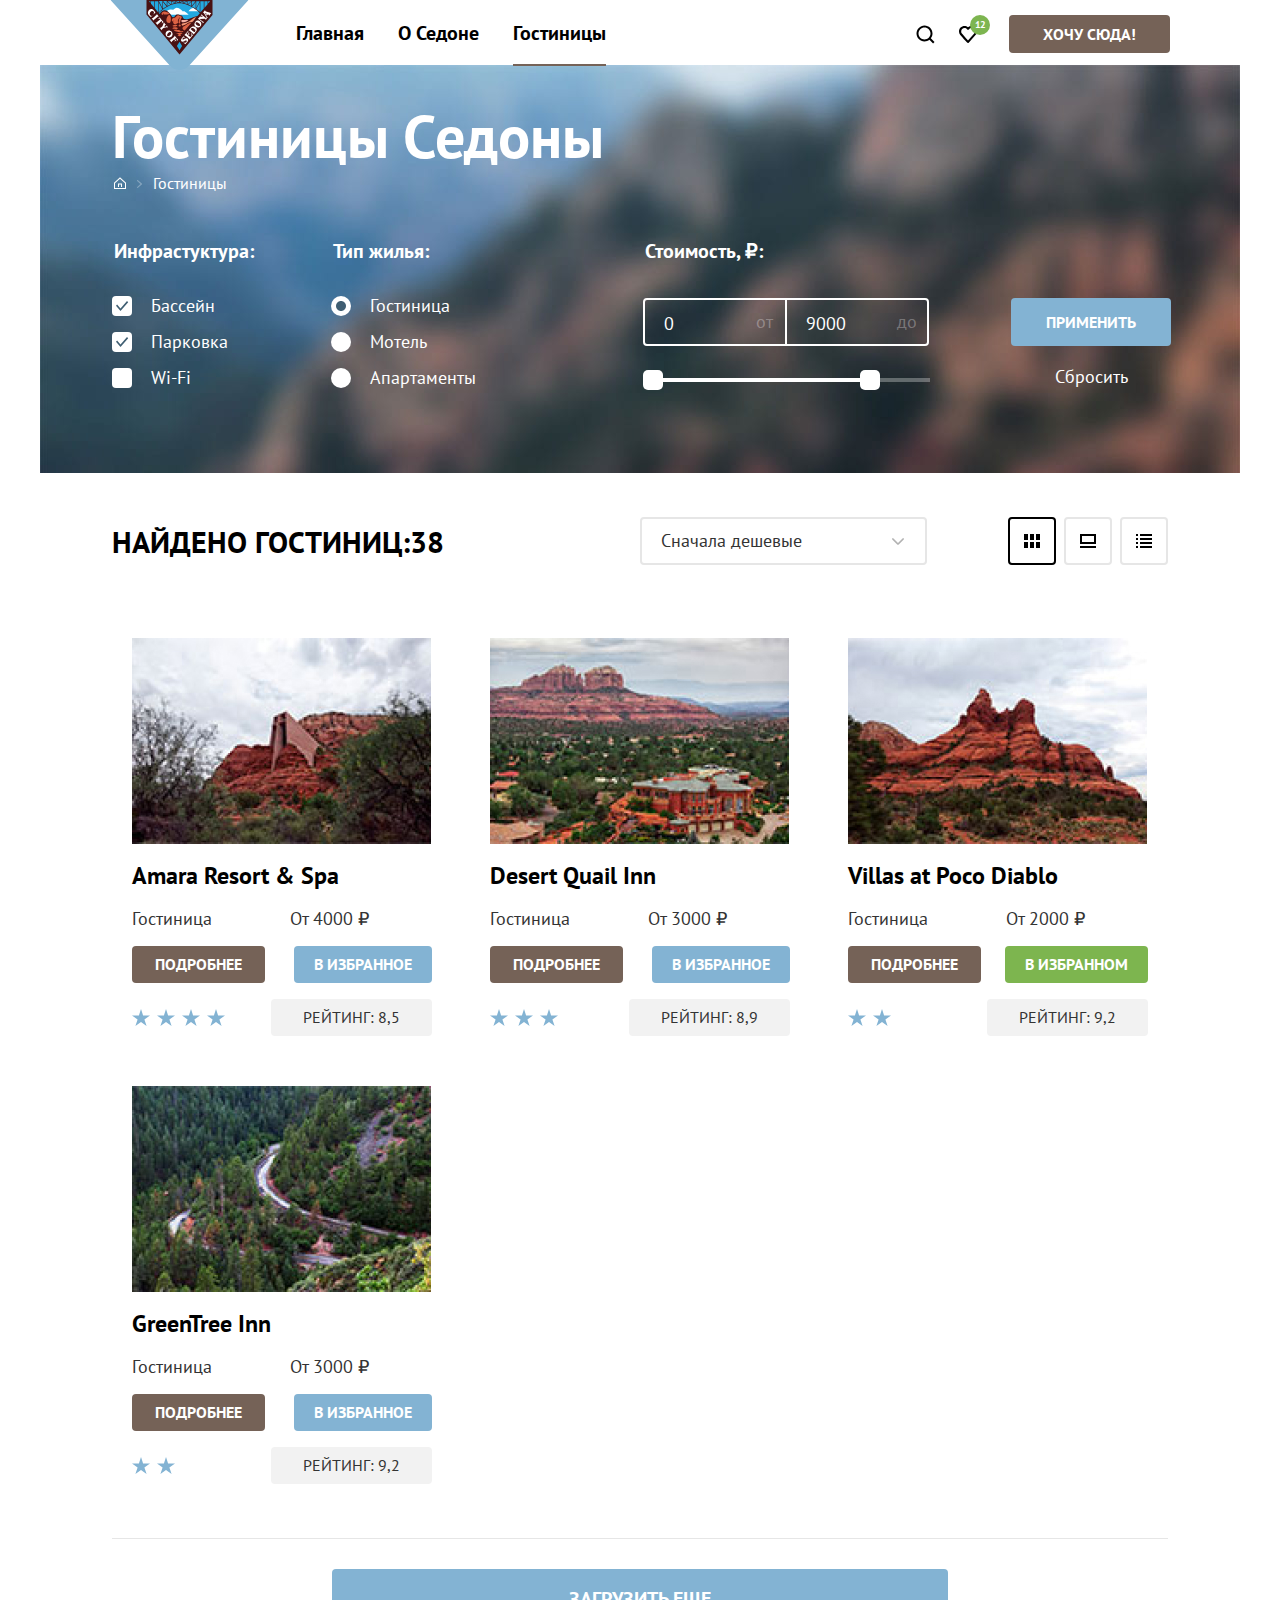
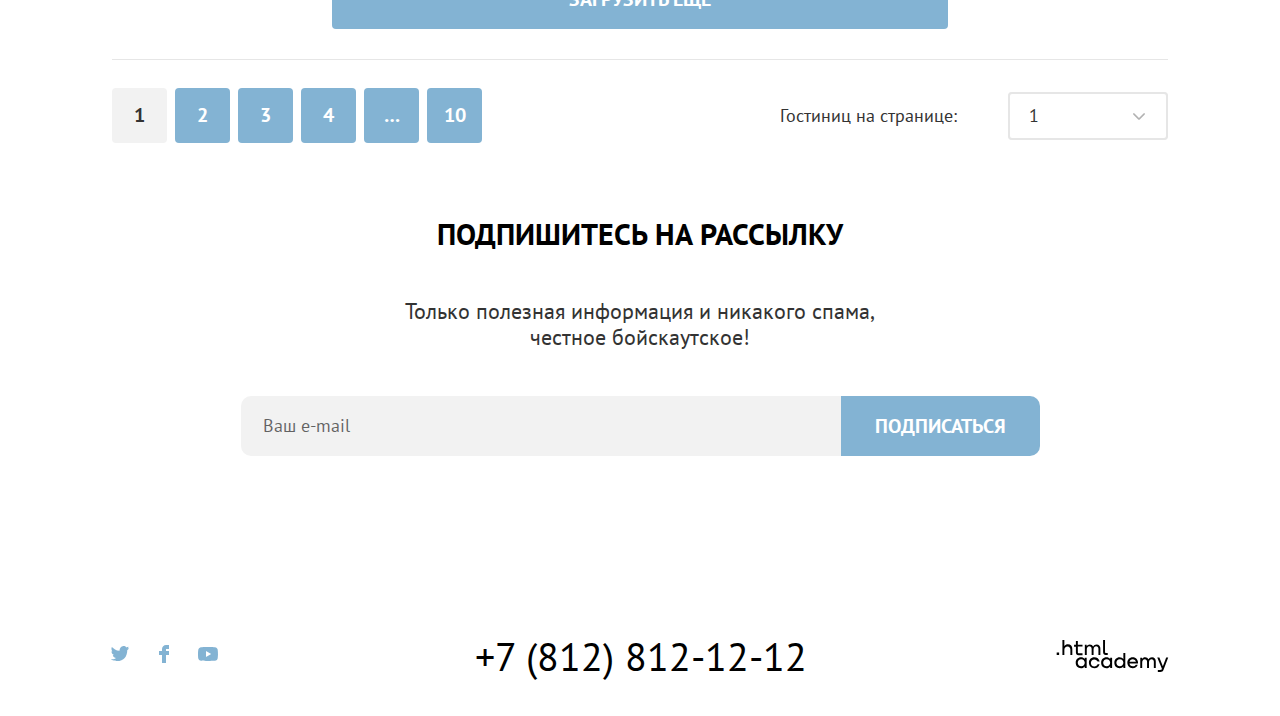
==== commit cddec893: "Защита личного проекта «Седона»" ====
--- a/catalog.html
+++ b/catalog.html
@@ -2,416 +2,437 @@
 <html lang="ru">
 
 <head>
-	<meta charset="utf-8" />
-	<title>HTML Academy: Седона</title>
-	<link rel="stylesheet" href="styles/styles.css" />
+  <meta charset="utf-8" />
+  <title>HTML Academy: Седона</title>
+  <link rel="icon" type="image/png" sizes="32x32" href="images/logo/favicon.png">
+  <link rel="stylesheet" href="styles/styles.css" />
 </head>
 
 <body>
-	<div class="page-container">
-		<header class="page-header">
-			<nav class="navigation">
-				<a class="navigation-logo" href="index.html">
-					<img class="page-header-logo" src="images/logo/sedona.svg" width="139" height="70" alt="Логотип «Седона»." />
-				</a>
-				<ul class="navigation-list">
-					<li class="navigation-item">
-						<a class="navigation-link" href="index.html">Главная</a>
-					</li>
-					<li class="navigation-item">
-						<a class="navigation-link" href="#">О Седоне</a>
-					</li>
-					<li class="navigation-item">
-						<a class="navigation-link navigation-link-current" href="catalog.html">Гостиницы</a>
-					</li>
-				</ul>
-				<ul class="navigation-list navigation-user">
-					<li class="navigation-item">
-						<a class="navigation-link-user" href="#">
-							<svg class="navigation-icon" aria-hidden="true" focusable="false" width="20" height="20"
-								viewBox="0 0 20 20" fill="none" xmlns="http://www.w3.org/2000/svg">
-								<path
-									d="m19.5 18.008-3.7-3.68c1-1.292 1.7-2.983 1.7-4.872 0-4.376-3.6-7.956-8-7.956s-8 3.68-8 8.055c0 4.376 3.6 7.956 8 7.956 1.8 0 3.5-.597 4.9-1.69l3.7 3.679 1.4-1.492Zm-10-2.486c-3.3 0-6-2.685-6-5.967 0-3.282 2.7-5.967 6-5.967s6 2.685 6 5.967c0 3.282-2.7 5.967-6 5.967Z" />
-							</svg>
-							<span class="visually-hidden">Поиск.</span>
-						</a>
-					</li>
-					<li class="navigation-item">
-						<a class="navigation-link-user" href="#">
-							<svg class="navigation-icon" aria-hidden="true" focusable="false" width="20" height="20"
-								viewBox="0 0 20 20" fill="none" xmlns="http://www.w3.org/2000/svg">
-								<path
-									d="M9.9 19c-.3 0-.6-.1-.8-.4-5.4-6.1-6.7-7.5-7-7.9C1.4 9.8 1 8.6 1 7.4 1 4.4 3.4 2 6.5 2 7.8 2 9 2.5 10 3.3c1-.8 2.3-1.3 3.5-1.3 3 0 5.5 2.4 5.5 5.4 0 1.3-.5 2.5-1.3 3.4l-7 7.9c-.2.2-.4.3-.8.3Zm-6-9.5c.3.4 3.5 4 6.1 6.9l6.2-7c.5-.5.7-1.2.7-2 0-1.8-1.5-3.3-3.3-3.3-1 0-2 .5-2.7 1.3-.3.3-.6.4-.9.4-.3 0-.6-.2-.8-.4-.7-.8-1.7-1.3-2.7-1.3-1.8 0-3.3 1.5-3.3 3.3-.1.9.3 1.6.7 2.1-.1 0-.1 0 0 0Z" />
-							</svg>
-							<span class="visually-hidden">Избранное.</span>
-							<span class="badge">12</span>
-						</a>
-					</li>
-					<li class="navigation-item">
-						<a class="navigation-link-button" href="#">Хочу сюда!</a>
-					</li>
-				</ul>
-			</nav>
-		</header>
-
-		<main class="main-container main-inner">
-			<div class="catalog-header">
-				<header class="inner-header">
-					<h1 class="inner-header-title">Гостиницы Седоны</h1>
-					<ul class="breadcrumbs">
-						<li class="breadcrumbs-item">
-							<a class="breadcrumbs-link" href="index.html">
-								<svg class="breadcrumbs-icon" aria-hidden="true" focusable="false" width="12" height="12"
-									viewBox="0 0 12 12" fill="none" xmlns="http://www.w3.org/2000/svg">
-									<path d="M6 .3 0 5.8V12h12V5.8L6 .3ZM11 11H1V6.2l5-4.5 5 4.5V11Z" fill="#fff" />
-									<path d="M4 10h1V7.5h2V10h1V6.5H4V10Z" fill="#fff" />
-								</svg>
-
-								<span class="visually-hidden">Главная.</span>
-							</a>
-						</li>
-						<li class="breadcrumbs-item">
-							<svg class="breadcrumbs-icon-nav" aria-hidden="true" focusable="false" width="5" height="8"
-								viewBox="0 0 5 8" fill="none" xmlns="http://www.w3.org/2000/svg">
-								<g clip-path="url(#a)">
-									<path
-										d="M4.8 3.6 1 .2C.8 0 .4 0 .1.2-.2.4-.1.8.1 1l3.3 3L.2 7c-.2.2-.2.6 0 .8 0 .1.3.2.4.2.1 0 .3-.1.4-.2l3.8-3.4c.3-.2.3-.6 0-.8Z"
-										fill="#fff" fill-opacity=".3" />
-								</g>
-								<defs>
-									<clipPath id="a">
-										<path fill="#fff" d="M0 0h5v8H0z" />
-									</clipPath>
-								</defs>
-							</svg>
-						</li>
-						<li class="breadcrumbs-item">
-							<a class="breadcrumbs-link" tabindex="0">Гостиницы</a>
-						</li>
-					</ul>
-				</header>
-
-				<form class="catalog-filter" action="https://echo.htmlacademy.ru/" method="get">
-					<fieldset class="catalog-filter-group">
-						<legend class="catalog-filter-title">Инфрастуктура:</legend>
-						<ul class="catalog-filter-list">
-							<li class="catalog-filter-item">
-								<label class="control">
-									<input class="contol-input" type="checkbox" name="Бассейн" checked />Бассейн
-								</label>
-							</li>
-							<li class="catalog-filter-item">
-								<label class="control">
-									<input class="contol-input" type="checkbox" name="Парковка" checked />Парковка
-								</label>
-							</li>
-							<li class="catalog-filter-item">
-								<label class="control">
-									<input class="contol-input" type="checkbox" name="Wi-Fi" />Wi-Fi
-								</label>
-							</li>
-						</ul>
-					</fieldset>
-
-					<div class="filter-type-of-hotel">
-						<fieldset class="catalog-filter-group">
-							<legend class="catalog-filter-title">Тип жилья:</legend>
-							<ul class="catalog-filter-list">
-								<li class="catalog-filter-item">
-									<label class="control">
-										<input class="contol-input" type="radio" name="type-of-hotel" value="Гостиница" checked />Гостиница
-									</label>
-								</li>
-								<li class="catalog-filter-item">
-									<label class="control">
-										<input class="contol-input" type="radio" name="type-of-hotel" value="Мотель" />Мотель
-									</label>
-								</li>
-								<li class="catalog-filter-item">
-									<label class="control">
-										<input class="contol-input" type="radio" name="type-of-hotel" value="Апартаменты" />Апартаменты
-									</label>
-								</li>
-							</ul>
-						</fieldset>
-					</div>
-
-					<div class="filter-price">
-						<fieldset class="catalog-filter-group">
-							<legend class="catalog-filter-title">Стоимость, ₽:</legend>
-							<input class="control-input" type="number" name="от" value="0" />
-							<input class="control-input" type="number" name="до" value="9000" />
-						</fieldset>
-					</div>
-
-					<div class="filter-button">
-						<button class="button-filter" type="submit">Применить</button>
-						<button class="button-filter-secondary" type="reset">Сбросить</button>
-					</div>
-				</form>
-			</div>
-			<section class="catalog-hotels">
-				<h2 class="visually-hidden">Список гостиниц с фильтрами.</h2>
-				<div class="catalog-info">
-					<p class="catalog">Найдено гостиниц:<span>38</span></p>
-					<select class="select-control" aria-label="Сортировка">
-						<option value="popular">Сначала дешевые</option>
-						<option value="popular">Сначала дорогие</option>
-						<option value="popular">Сначала популярные</option>
-					</select>
-					<div class="catalog-info-display">
-						<a class="button-light button-light-current" href="#">
-							<svg class="navigation-icon" aria-hidden="true" focusable="false" width="20" height="20"
-								viewBox="0 0 20 20" fill="none" xmlns="http://www.w3.org/2000/svg">
-								<path d="M6 3H2v6h4V3ZM18 3h-4v6h4V3ZM12 3H8v6h4V3ZM6 11H2v6h4v-6ZM18 11h-4v6h4v-6ZM12 11H8v6h4v-6Z"
-									fill="#000" />
-							</svg>
-							<span class="visually-hidden">Показать карточки.</span>
-						</a>
-						<a class="button-light" href="#">
-							<svg class="navigation-icon" aria-hidden="true" focusable="false" width="20" height="20"
-								viewBox="0 0 20 20" fill="none" xmlns="http://www.w3.org/2000/svg">
-								<path d="M18 15H2v2h16v-2ZM16 5v6H4V5h12Zm2-2H2v10h16V3Z" fill="#000" />
-							</svg>
-							<span class="visually-hidden">Показать во весь экран.</span>
-						</a>
-						<a class="button-light" href="#">
-							<svg class="navigation-icon" aria-hidden="true" focusable="false" width="20" height="20"
-								viewBox="0 0 20 20" fill="none" xmlns="http://www.w3.org/2000/svg">
-								<path
-									d="M4 3H2v2h2V3ZM18 3H6v2h12V3ZM4 7H2v2h2V7ZM18 7H6v2h12V7ZM4 11H2v2h2v-2ZM18 11H6v2h12v-2ZM4 15H2v2h2v-2ZM18 15H6v2h12v-2Z"
-									fill="#000" />
-							</svg>
-							<span class="visually-hidden">Показать список.</span>
-						</a>
-					</div>
-				</div>
-				<div class="catalog-cards">
-					<div class="hotel-card">
-						<a class="hotel-card-link" href="hotel.html">
-							<img class="hotel-card-image" src="images/hotels/hotel-1.jpg" width="299" height="206"
-								alt="Amara Resort & Spa." tabindex="0" />
-							<h3 class="hotel-card-title">Amara Resort & Spa</h3>
-						</a>
-						<div class="hotels-card-price">
-							<p class="hotel-card-description-hotel">Гостиница</p>
-							<p class="hotel-card-description-price">От 4000 ₽</p>
-						</div>
-						<div class="hotel-card-active">
-							<a class="hotel-card-link-more" href="#">Подробнее</a>
-							<button type="button" class="hotel-card-button" value="В избранное">
-								В избранное
-							</button>
-						</div>
-						<div class="hotel-card-rate">
-							<div class="hotel-card-stars">
-								<img class="hotel-card-star" src="./images/interface/star.svg" alt="1 звезда из 5." width="18"
-									height="17">
-								<img class="hotel-card-star" src="./images/interface/star.svg" alt="2 звезда из 5." width="18"
-									height="17">
-								<img class="hotel-card-star" src="./images/interface/star.svg" alt="3 звезда из 5." width="18"
-									height="17">
-								<img class="hotel-card-star" src="./images/interface/star.svg" alt="4 звезда из 5." width="18"
-									height="17">
-							</div>
-							<p class="rating-area">Рейтинг: 8,5</p>
-						</div>
-					</div>
-
-					<div class="hotel-card">
-						<a class="hotel-card-link" href="hotel.html">
-							<img class="hotel-card-image" src="images/hotels/hotel-2.jpg" width="299" height="206"
-								alt="Desert Quail Inn." tabindex="0" />
-							<h3 class="hotel-card-title">Desert Quail Inn</h3>
-						</a>
-						<div class="hotels-card-price">
-							<p class="hotel-card-description-hotel">Гостиница</p>
-							<p class="hotel-card-description-price">От 3000 ₽</p>
-						</div>
-						<div class="hotel-card-active">
-							<a class="hotel-card-link-more" href="#">Подробнее</a>
-							<button type="button" class="hotel-card-button">
-								В избранное
-							</button>
-						</div>
-						<div class="hotel-card-rate">
-							<div class="hotel-card-stars">
-								<img class="hotel-card-star" src="./images/interface/star.svg" alt="1 звезда из 5." width="18"
-									height="17">
-								<img class="hotel-card-star" src="./images/interface/star.svg" alt="2 звезда из 5." width="18"
-									height="17">
-								<img class="hotel-card-star" src="./images/interface/star.svg" alt="3 звезда из 5." width="18"
-									height="17">
-							</div>
-							<p class="rating-area">Рейтинг: 8,9</p>
-						</div>
-					</div>
-
-					<div class="hotel-card">
-						<a class="hotel-card-link" href="hotel.html">
-							<img class="hotel-card-image" src="images/hotels/hotel-3.jpg" width="299" height="206"
-								alt="Villas at Poco Diablo." tabindex="0" />
-							<h3 class="hotel-card-title">Villas at Poco Diablo</h3>
-						</a>
-						<div class="hotels-card-price">
-							<p class="hotel-card-description-hotel">Гостиница</p>
-							<p class="hotel-card-description-price">От 3000 ₽</p>
-						</div>
-						<div class="hotel-card-active">
-							<a class="hotel-card-link-more" href="#">Подробнее</a>
-							<button type="button" class="hotel-card-button-active" value="В избранном">
-								В избранном
-							</button>
-						</div>
-						<div class="hotel-card-rate">
-							<div class="hotel-card-stars">
-								<img class="hotel-card-star" src="./images/interface/star.svg" alt="1 звезда из 5." width="18"
-									height="17">
-								<img class="hotel-card-star" src="./images/interface/star.svg" alt="2 звезда из 5." width="18"
-									height="17">
-							</div>
-							<p class="rating-area">Рейтинг: 9,2</p>
-						</div>
-					</div>
-
-					<div class="hotel-card">
-						<a class="hotel-card-link" href="hotel.html">
-							<img class="hotel-card-image" src="images/hotels/hotel-4.jpg" width="299" height="206"
-								alt="GreenTree Inn." tabindex="0" />
-							<h3 class="hotel-card-title">GreenTree Inn</h3>
-						</a>
-						<div class="hotels-card-price">
-							<p class="hotel-card-description-hotel">Гостиница</p>
-							<p class="hotel-card-description-price">От 3000 ₽</p>
-						</div>
-						<div class="hotel-card-active">
-							<a class="hotel-card-link-more" href="#">Подробнее</a>
-							<button class="hotel-card-button" value="В избранное">
-								В избранное
-							</button>
-						</div>
-						<div class="hotel-card-rate">
-							<div class="hotel-card-stars">
-								<img class="hotel-card-star" src="./images/interface/star.svg" alt="1 звезда из 5." width="18"
-									height="17">
-								<img class="hotel-card-star" src="./images/interface/star.svg" alt="2 звезда из 5." width="18"
-									height="17">
-							</div>
-							<p class="rating-area">Рейтинг: 9,2</p>
-						</div>
-					</div>
-				</div>
-				<div class="show-more">
-					<button class="button-show-more" type="button">
-						Загрузить еще
-					</button>
-				</div>
-				<div class="pagination-container">
-					<ul class="pagination">
-						<li class="pagination-item">
-							<a class="pagination-current">1 </a>
-						</li>
-						<li class="pagination-item">
-							<a class="pagination-link" href="#">2</a>
-						</li>
-						<li class="pagination-item">
-							<a class="pagination-link" href="#">3</a>
-						</li>
-						<li class="pagination-item">
-							<a class="pagination-link" href="#">4</a>
-						</li>
-						<li class="pagination-item">
-							<a class="pagination-link" href="#">…</a>
-						</li>
-						<li class="pagination-item">
-							<a class="pagination-link" href="#">10</a>
-						</li>
-					</ul>
-					<div class="hotels-on-page">
-						<label for="hotels-number">Гостиниц на странице:</label>
-						<div class="number">
-							<select class="select-control" id="hotels-number" aria-label="Отображение">
-								<option value="popular">1</option>
-								<option value="popular">2</option>
-								<option value="popular">3</option>
-								<option value="popular">4</option>
-								<option value="popular">5</option>
-								<option value="popular">6</option>
-							</select>
-						</div>
-					</div>
-				</div>
-			</section>
-
-			<section class="newsletter-catalog">
-				<h2 class="newsletter-catalog-title">Подпишитесь на рассылку</h2>
-				<p class="newsletter-catalog-description">
-					Только полезная информация и никакого спама, <br />честное бойскаутское!
-				</p>
-				<form class="newsletter-catalog-form" action="https://echo.htmlacademy.ru/" method="post">
-					<input class="field" placeholder="Ваш e-mail" type="email" name="newsletter-email" required />
-					<button class="newsletter-button" type="submit">
-						Подписаться
-					</button>
-				</form>
-			</section>
-		</main>
-
-		<footer class="page-footer">
-			<section class="footer-social">
-				<ul class="footer-social-list">
-					<li class="footer-social-item">
-						<a class="footer-social-link" href="https://twitter.com/htmlacademy_ru">
-							<svg class="navigation-icon" aria-hidden="true" focusable="false" width="20" height="20"
-								viewBox="0 0 20 20" fill="none" xmlns="http://www.w3.org/2000/svg">
-								<path
-									d="M12.6 2.194c1.8-.5 3.2.3 3.8 1.2.7-.2 1.4-.5 2.1-.7 0 .9-.6 1.5-.9 1.8.7.1 1.4-.6 1.4-.6-.2 1-1.1 1.8-1.7 2-.2 6.8-3.3 11.2-10.6 11.1h-.5c-.4 0-4.4-.5-5.2-1.9 2.4.2 4.1-.4 5-1.2-1-.3-2.9-.4-3.2-2.9.4.1.6.2 1.3.1-1.3-.8-2.7-1.6-2.6-3.8.3.3 1.1.5 1.4.5-.8-.2-2.1-3.3-1-4.9 1.9 1.9 4 3.6 7.6 3.8.2-2.4 1.2-3.9 3.1-4.5Z" />
-							</svg>
-							<span class="visually-hidden">Твиттер.</span>
-						</a>
-					</li>
-					<li class="footer-social-item">
-						<a class="footer-social-link" href="https://www.facebook.com/htmlacademy">
-							<svg class="navigation-icon" aria-hidden="true" focusable="false" width="20" height="20"
-								viewBox="0 0 20 20" fill="none" xmlns="http://www.w3.org/2000/svg">
-								<path d="M12 1C9.8 1 8 2.8 8 5v2H5v4h3v8h4v-8h3V7h-3V5h3V1h-3Z" />
-							</svg>
-							<span class="visually-hidden">Фейсбук.</span>
-						</a>
-					</li>
-					<li class="footer-social-item">
-						<a class="footer-social-link" href="https://www.youtube.com/c/HTMLAcademyRUS">
-							<svg class="navigation-icon" aria-hidden="true" focusable="false" width="20" height="20"
-								viewBox="0 0 20 20" fill="none" xmlns="http://www.w3.org/2000/svg">
-								<path fill-rule="evenodd" clip-rule="evenodd"
-									d="M17.814 3.418c.86.23 1.537.907 1.768 1.768C19.998 6.746 20 10 20 10s0 3.255-.418 4.814a2.505 2.505 0 0 1-1.768 1.768c-1.56.419-7.814.419-7.814.419s-6.255 0-7.814-.419a2.505 2.505 0 0 1-1.768-1.768C0 13.255 0 10 0 10s0-3.255.418-4.814a2.505 2.505 0 0 1 1.768-1.768C3.746 3 10 3 10 3s6.255 0 7.814.418Zm-4.62 6.583-5.196 3V7l5.196 3Z" />
-							</svg>
-							<span class="visually-hidden">Ютуб.</span>
-						</a>
-					</li>
-				</ul>
-			</section>
-			<div class="footer-contact">
-				<a class="footer-contact-tel" href="tel:+78128121212">+7 (812) 812-12-12</a>
-			</div>
-			<div>
-				<a class="logo-htmlacademy" href="https://htmlacademy.ru/">
-					<svg class="footer-logo" width="115" height="33" viewBox="0 0 115 33" fill="none"
-						xmlns="http://www.w3.org/2000/svg">
-						<g clip-path="url(#a)">
-							<path fill-rule="evenodd" clip-rule="evenodd"
-								d="M8 6.2c.8-1 2-1.7 3.6-1.7 2.7 0 4.6 1.9 4.5 4.9v6.1h-2V9.8c0-1.8-1.1-3.2-2.9-3.2-2 0-3.3 1.5-3.3 3.6v5.3h-2V0h2v6.2H8Zm-8 9.3v-2.6h2.5v2.6H0ZM26.6 4.8h-4.8V1.1h-2v3.8h-1.9v2h1.9v6c0 1.7 1 2.7 2.7 2.7h4.1v-2h-3.7c-.7 0-1.1-.4-1.1-1.1V6.8h4.8v-2Zm11 1.9c.6-1.3 1.9-2.1 3.5-2.1 2.5 0 4 1.8 3.9 4.3v6.5h-2V9.1c0-1.6-.9-2.6-2.4-2.6-1.2 0-2.6.9-2.6 3.3v5.6h-2V9.1c0-1.6-.9-2.6-2.4-2.6C32 6.5 31 8 31 10v5.4h-2V4.8h1.9v1.6h.1c.6-1 1.7-1.8 3.1-1.8 1.6 0 2.8.9 3.4 2.1h.1Zm10.2 6c0 1.7 1 2.7 2.8 2.7h2v-2h-1.7c-.7 0-1.1-.4-1.1-1.1V0h-2v12.7ZM25 17.9c1.7 0 3 .7 3.9 1.8v-1.5h2v10.6h-2v-1.6h-.1c-.8 1.1-2 1.9-3.8 1.9-3.1 0-5.4-2.3-5.4-5.6s2.3-5.6 5.4-5.6Zm-3.3 5.6c0 2 1.4 3.6 3.6 3.6s3.6-1.7 3.6-3.6c0-2-1.4-3.6-3.6-3.6s-3.6 1.6-3.6 3.6ZM44.2 22c-.5-2.4-2.6-4.1-5.4-4.1-3.4 0-5.6 2.5-5.6 5.6 0 3.1 2.2 5.6 5.6 5.6 2.8 0 4.9-1.8 5.4-4.2h-2.1c-.4 1.3-1.7 2.3-3.3 2.3-2.2 0-3.6-1.6-3.6-3.6s1.4-3.6 3.6-3.6c1.6 0 2.8 1 3.3 2.2h2.1V22Zm7-4.1c1.7 0 3 .7 3.9 1.8v-1.5h2v10.6h-2v-1.6H55c-.8 1.1-2 1.9-3.8 1.9-3.1 0-5.4-2.3-5.4-5.6s2.3-5.6 5.4-5.6Zm-3.3 5.6c0 2 1.4 3.6 3.6 3.6 2.1 0 3.6-1.7 3.6-3.6 0-2-1.4-3.6-3.6-3.6s-3.6 1.6-3.6 3.6Zm20.8-3.7c-.9-1.1-2.2-1.9-3.9-1.9-3.1 0-5.4 2.3-5.4 5.6s2.2 5.6 5.4 5.6c1.7 0 3-.8 3.8-1.8h.1v1.5h2V13.4h-2v6.4Zm-3.6 7.3c-2.2 0-3.6-1.6-3.6-3.6s1.4-3.6 3.6-3.6 3.6 1.6 3.6 3.6c-.1 2-1.5 3.6-3.6 3.6Zm7.7-3.6c0-3.1 2.2-5.6 5.5-5.6 3.5 0 5.7 2.7 5.5 6.3H75c.1 1.6 1.5 2.9 3.4 2.9 1.4 0 2.5-.6 3-1.6h2.1c-.7 2.3-2.7 3.6-5.2 3.6-3.4 0-5.5-2.6-5.5-5.6Zm8.8-1.1c-.3-1.6-1.6-2.6-3.3-2.6-1.7 0-2.9 1.1-3.2 2.6h6.5Zm16.6-4.5c-1.6 0-2.9.8-3.6 2h-.1c-.6-1.2-1.8-2-3.4-2-1.4 0-2.5.7-3.1 1.8v-1.5h-1.9v10.6h2v-5.4c0-2 1-3.4 2.6-3.5 1.5 0 2.4 1 2.4 2.6v6.3h2v-5.6c0-2.4 1.4-3.3 2.6-3.3 1.5 0 2.4 1 2.4 2.6v6.3h2v-6.5c.1-2.6-1.4-4.4-3.9-4.4Zm7.6.2 3.6 8.9 3.4-8.9h2.1l-4.7 12.2c-.7 1.8-1.7 2.6-3.5 2.6h-2.5v-2h2.5c1 0 1.4-.3 1.7-1.2l-4.8-11.6h2.2Z" />
-						</g>
-						<defs>
-							<clipPath id="a">
-								<path fill="#ffffff" d="M0 0h114.9v32.9H0z" />
-							</clipPath>
-						</defs>
-					</svg>
-				</a>
-			</div>
-		</footer>
-	</div>
+  <div class="page-container">
+    <header class="page-header">
+      <nav class="navigation">
+        <a class="navigation-logo" href="index.html">
+          <img class="page-header-logo" src="images/logo/sedona.svg" width="139" height="70" alt="Логотип «Седона»." />
+        </a>
+        <ul class="navigation-list">
+          <li class="navigation-item">
+            <a class="navigation-link" href="index.html">Главная</a>
+          </li>
+          <li class="navigation-item">
+            <a class="navigation-link" href="#">О Седоне</a>
+          </li>
+          <li class="navigation-item">
+            <a class="navigation-link navigation-link-current" href="catalog.html">Гостиницы</a>
+          </li>
+        </ul>
+        <ul class="navigation-list navigation-user">
+          <li class="navigation-item">
+            <a class="navigation-link-user" href="#">
+              <svg class="navigation-icon" aria-hidden="true" focusable="false" width="20" height="20"
+                viewBox="0 0 20 20" fill="none" xmlns="http://www.w3.org/2000/svg">
+                <path
+                  d="m19.5 18.008-3.7-3.68c1-1.292 1.7-2.983 1.7-4.872 0-4.376-3.6-7.956-8-7.956s-8 3.68-8 8.055c0 4.376 3.6 7.956 8 7.956 1.8 0 3.5-.597 4.9-1.69l3.7 3.679 1.4-1.492Zm-10-2.486c-3.3 0-6-2.685-6-5.967 0-3.282 2.7-5.967 6-5.967s6 2.685 6 5.967c0 3.282-2.7 5.967-6 5.967Z" />
+              </svg>
+              <span class="visually-hidden">Поиск.</span>
+            </a>
+          </li>
+          <li class="navigation-item">
+            <a class="navigation-link-user" href="#">
+              <svg class="navigation-icon" aria-hidden="true" focusable="false" width="20" height="20"
+                viewBox="0 0 20 20" fill="none" xmlns="http://www.w3.org/2000/svg">
+                <path
+                  d="M9.9 19c-.3 0-.6-.1-.8-.4-5.4-6.1-6.7-7.5-7-7.9C1.4 9.8 1 8.6 1 7.4 1 4.4 3.4 2 6.5 2 7.8 2 9 2.5 10 3.3c1-.8 2.3-1.3 3.5-1.3 3 0 5.5 2.4 5.5 5.4 0 1.3-.5 2.5-1.3 3.4l-7 7.9c-.2.2-.4.3-.8.3Zm-6-9.5c.3.4 3.5 4 6.1 6.9l6.2-7c.5-.5.7-1.2.7-2 0-1.8-1.5-3.3-3.3-3.3-1 0-2 .5-2.7 1.3-.3.3-.6.4-.9.4-.3 0-.6-.2-.8-.4-.7-.8-1.7-1.3-2.7-1.3-1.8 0-3.3 1.5-3.3 3.3-.1.9.3 1.6.7 2.1-.1 0-.1 0 0 0Z" />
+              </svg>
+              <span class="visually-hidden">Избранное.</span>
+              <span class="badge">12</span>
+            </a>
+          </li>
+          <li class="navigation-item">
+            <a class="navigation-link-button" href="#">Хочу сюда!</a>
+          </li>
+        </ul>
+      </nav>
+    </header>
+
+    <main class="main-container main-inner">
+      <div class="catalog-header">
+        <header class="inner-header">
+          <h1 class="inner-header-title">Гостиницы Седоны</h1>
+          <ul class="breadcrumbs">
+            <li class="breadcrumbs-item">
+              <a class="breadcrumbs-link-icon" href="index.html">
+                <svg class="breadcrumbs-icon" aria-hidden="true" focusable="false" width="12" height="12"
+                  viewBox="0 0 12 12" fill="none" xmlns="http://www.w3.org/2000/svg">
+                  <path d="M6 .3 0 5.8V12h12V5.8L6 .3ZM11 11H1V6.2l5-4.5 5 4.5V11Z" fill="#fff" />
+                  <path d="M4 10h1V7.5h2V10h1V6.5H4V10Z" fill="#fff" />
+                </svg>
+
+                <span class="visually-hidden">Главная.</span>
+              </a>
+            </li>
+            <li class="breadcrumbs-item">
+              <svg class="breadcrumbs-icon-nav" aria-hidden="true" focusable="false" width="5" height="8"
+                viewBox="0 0 5 8" fill="none" xmlns="http://www.w3.org/2000/svg">
+                <g clip-path="url(#a)">
+                  <path
+                    d="M4.8 3.6 1 .2C.8 0 .4 0 .1.2-.2.4-.1.8.1 1l3.3 3L.2 7c-.2.2-.2.6 0 .8 0 .1.3.2.4.2.1 0 .3-.1.4-.2l3.8-3.4c.3-.2.3-.6 0-.8Z"
+                    fill="#fff" fill-opacity=".3" />
+                </g>
+                <defs>
+                  <clipPath id="a">
+                    <path fill="#fff" d="M0 0h5v8H0z" />
+                  </clipPath>
+                </defs>
+              </svg>
+            </li>
+            <li class="breadcrumbs-item">
+              <a class="breadcrumbs-link" tabindex="0">Гостиницы</a>
+            </li>
+          </ul>
+        </header>
+
+        <form class="catalog-filter" action="https://echo.htmlacademy.ru/" method="get">
+          <fieldset class="catalog-filter-group">
+            <legend class="catalog-filter-title">Инфрастуктура:</legend>
+            <ul class="catalog-filter-list">
+              <li class="catalog-filter-item">
+                <label class="control">
+                  <input class="contol-input control-checkbox" type="checkbox" name="Бассейн" checked />
+                  <span class="control-mark" tabindex="0"></span>
+                  <span class="control-label">Бассейн</span>
+                </label>
+              </li>
+              <li class="catalog-filter-item">
+                <label class="control">
+                  <input class="contol-input control-checkbox" type="checkbox" name="Парковка" checked />
+                  <span class="control-mark" tabindex="0"></span>
+                  <span class="control-label">Парковка</span>
+                </label>
+              </li>
+              <li class="catalog-filter-item">
+                <label class="control">
+                  <input class="contol-input control-checkbox" type="checkbox" name="Wi-Fi" />
+                  <span class="control-mark" tabindex="0"></span>
+                  <span class="control-label">Wi-Fi</span>
+                </label>
+              </li>
+            </ul>
+          </fieldset>
+
+          <div class="filter-type-of-hotel">
+            <fieldset class="catalog-filter-group">
+              <legend class="catalog-filter-title">Тип жилья:</legend>
+              <ul class="catalog-filter-list">
+                <li class="catalog-filter-item">
+                  <label class="control">
+                    <input class="contol-input control-radio" type="radio" name="type-of-hotel" value="Гостиница"
+                      checked />
+                    <span class="control-mark" tabindex="0"></span>
+                    <span class="control-label">Гостиница</span>
+                  </label>
+                </li>
+                <li class="catalog-filter-item">
+                  <label class="control">
+                    <input class="contol-input control-radio" type="radio" name="type-of-hotel" value="Мотель" />
+                    <span class="control-mark" tabindex="0"></span>
+                    <span class="control-label">Мотель</span>
+                  </label>
+                </li>
+                <li class="catalog-filter-item">
+                  <label class="control">
+                    <input class="contol-input control-radio" type="radio" name="type-of-hotel" value="Апартаменты" />
+                    <span class="control-mark" tabindex="0"></span>
+                    <span class="control-label">Апартаменты</span>
+                  </label>
+                </li>
+              </ul>
+            </fieldset>
+          </div>
+
+          <div class="filter-price">
+            <fieldset class="catalog-filter-group">
+              <legend class="catalog-filter-title">Стоимость, ₽:</legend>
+              <div class="range">
+                <div class="range-wrapper-inputs">
+                  <label class="catalog-filter-label">
+                    <input class="range-input-left" placeholder="0" type="number" value="0" name="min-price" />
+                    <span class="range-label">от</span>
+                  </label>
+                  <label class="catalog-filter-label">
+                    <input class="range-input-right" placeholder="9000" type="number" value="9000" name="max-price" />
+                    <span class="range-label">до</span>
+                  </label>
+                </div>
+              </div>
+              <div class="range-scale">
+                <div class="range-bar" style="left: 0px; width: 227px">
+                  <button class="range-toggle toggle-min" type="button">
+                    <span class="visually-hidden">Изменить минимальную цену.</span>
+                  </button>
+                  <button class="range-toggle toggle-max" type="button">
+                    <span class="visually-hidden">Изменить максимальную цену.</span>
+                  </button>
+                </div>
+              </div>
+            </fieldset>
+          </div>
+
+          <div class="filter-button">
+            <button class="button-filter" type="submit">Применить</button>
+            <button class="button-filter-secondary" type="reset">
+              Сбросить
+            </button>
+          </div>
+        </form>
+      </div>
+      <section class="catalog-hotels">
+        <h2 class="visually-hidden">Список гостиниц с фильтрами.</h2>
+        <div class="catalog-info">
+          <p class="catalog">Найдено гостиниц:<span>38</span></p>
+          <select class="select-control" aria-label="Сортировка">
+            <option value="popular">Сначала дешевые</option>
+            <option value="popular">Сначала дорогие</option>
+            <option value="popular">Сначала популярные</option>
+          </select>
+          <div class="catalog-info-display">
+            <a class="button-light button-light-current" href="#">
+              <svg class="navigation-icon" aria-hidden="true" focusable="false" width="20" height="20"
+                viewBox="0 0 20 20" fill="none" xmlns="http://www.w3.org/2000/svg">
+                <path d="M6 3H2v6h4V3ZM18 3h-4v6h4V3ZM12 3H8v6h4V3ZM6 11H2v6h4v-6ZM18 11h-4v6h4v-6ZM12 11H8v6h4v-6Z"
+                  fill="#000" />
+              </svg>
+              <span class="visually-hidden">Показать карточки.</span>
+            </a>
+            <a class="button-light" href="#">
+              <svg class="navigation-icon" aria-hidden="true" focusable="false" width="20" height="20"
+                viewBox="0 0 20 20" fill="none" xmlns="http://www.w3.org/2000/svg">
+                <path d="M18 15H2v2h16v-2ZM16 5v6H4V5h12Zm2-2H2v10h16V3Z" fill="#000" />
+              </svg>
+              <span class="visually-hidden">Показать во весь экран.</span>
+            </a>
+            <a class="button-light" href="#">
+              <svg class="navigation-icon" aria-hidden="true" focusable="false" width="20" height="20"
+                viewBox="0 0 20 20" fill="none" xmlns="http://www.w3.org/2000/svg">
+                <path
+                  d="M4 3H2v2h2V3ZM18 3H6v2h12V3ZM4 7H2v2h2V7ZM18 7H6v2h12V7ZM4 11H2v2h2v-2ZM18 11H6v2h12v-2ZM4 15H2v2h2v-2ZM18 15H6v2h12v-2Z"
+                  fill="#000" />
+              </svg>
+              <span class="visually-hidden">Показать список.</span>
+            </a>
+          </div>
+        </div>
+        <div class="catalog-cards">
+          <div class="hotel-card">
+            <a class="hotel-card-link" href="hotel.html">
+              <img class="hotel-card-image" src="images/hotels/hotel-1.jpg" width="299" height="206"
+                alt="Amara Resort & Spa." />
+              <h3 class="hotel-card-title">Amara Resort & Spa</h3>
+            </a>
+            <div class="hotels-card-price">
+              <p class="hotel-card-description-hotel">Гостиница</p>
+              <p class="hotel-card-description-price">От 4000 ₽</p>
+            </div>
+            <div class="hotel-card-active">
+              <a class="hotel-card-link-more" href="#">Подробнее</a>
+              <button type="button" class="hotel-card-button" value="В избранное">
+                В избранное
+              </button>
+            </div>
+            <div class="hotel-card-rate">
+              <div class="hotel-card-stars">
+                <img class="hotel-card-star" src="./images/interface/star.svg" alt="Четырехзвездочная гостиница."
+                  width="18" height="17" />
+                <img class="hotel-card-star" src="./images/interface/star.svg" alt="" width="18" height="17" />
+                <img class="hotel-card-star" src="./images/interface/star.svg" alt="" width="18" height="17" />
+                <img class="hotel-card-star" src="./images/interface/star.svg" alt="" width="18" height="17" />
+              </div>
+              <p class="rating-area">Рейтинг: 8,5</p>
+            </div>
+          </div>
+
+          <div class="hotel-card">
+            <a class="hotel-card-link" href="hotel.html">
+              <img class="hotel-card-image" src="images/hotels/hotel-2.jpg" width="299" height="206"
+                alt="Desert Quail Inn." />
+              <h3 class="hotel-card-title">Desert Quail Inn</h3>
+            </a>
+            <div class="hotels-card-price">
+              <p class="hotel-card-description-hotel">Гостиница</p>
+              <p class="hotel-card-description-price">От 3000 ₽</p>
+            </div>
+            <div class="hotel-card-active">
+              <a class="hotel-card-link-more" href="#">Подробнее</a>
+              <button type="button" class="hotel-card-button">
+                В избранное
+              </button>
+            </div>
+            <div class="hotel-card-rate">
+              <div class="hotel-card-stars">
+                <img class="hotel-card-star" src="./images/interface/star.svg" alt="Трехзвездочная гостиница."
+                  width="18" height="17" />
+                <img class="hotel-card-star" src="./images/interface/star.svg" alt="" width="18" height="17" />
+                <img class="hotel-card-star" src="./images/interface/star.svg" alt="" width="18" height="17" />
+              </div>
+              <p class="rating-area">Рейтинг: 8,9</p>
+            </div>
+          </div>
+
+          <div class="hotel-card">
+            <a class="hotel-card-link" href="hotel.html">
+              <img class="hotel-card-image" src="images/hotels/hotel-3.jpg" width="299" height="206"
+                alt="Villas at Poco Diablo." />
+              <h3 class="hotel-card-title">Villas at Poco Diablo</h3>
+            </a>
+            <div class="hotels-card-price">
+              <p class="hotel-card-description-hotel">Гостиница</p>
+              <p class="hotel-card-description-price">От 2000 ₽</p>
+            </div>
+            <div class="hotel-card-active">
+              <a class="hotel-card-link-more" href="#">Подробнее</a>
+              <button type="button" class="hotel-card-button-active" value="В избранном">
+                В избранном
+              </button>
+            </div>
+            <div class="hotel-card-rate">
+              <div class="hotel-card-stars">
+                <img class="hotel-card-star" src="./images/interface/star.svg" alt="Двухзвездочная гостиница."
+                  width="18" height="17" />
+                <img class="hotel-card-star" src="./images/interface/star.svg" alt="" width="18" height="17" />
+              </div>
+              <p class="rating-area">Рейтинг: 9,2</p>
+            </div>
+          </div>
+
+          <div class="hotel-card">
+            <a class="hotel-card-link" href="hotel.html">
+              <img class="hotel-card-image" src="images/hotels/hotel-4.jpg" width="299" height="206"
+                alt="GreenTree Inn." />
+              <h3 class="hotel-card-title">GreenTree Inn</h3>
+            </a>
+            <div class="hotels-card-price">
+              <p class="hotel-card-description-hotel">Гостиница</p>
+              <p class="hotel-card-description-price">От 3000 ₽</p>
+            </div>
+            <div class="hotel-card-active">
+              <a class="hotel-card-link-more" href="#">Подробнее</a>
+              <button class="hotel-card-button" type="button" value="В избранное">
+                В избранное
+              </button>
+            </div>
+            <div class="hotel-card-rate">
+              <div class="hotel-card-stars">
+                <img class="hotel-card-star" src="./images/interface/star.svg" alt="Двухзвездочная гостиница."
+                  width="18" height="17" />
+                <img class="hotel-card-star" src="./images/interface/star.svg" alt="" width="18" height="17" />
+              </div>
+              <p class="rating-area">Рейтинг: 9,2</p>
+            </div>
+          </div>
+        </div>
+        <div class="show-more">
+          <button class="button-show-more" type="button">
+            Загрузить еще
+          </button>
+        </div>
+        <div class="pagination-container">
+          <ul class="pagination">
+            <li class="pagination-item">
+              <a class="pagination-current">1 </a>
+            </li>
+            <li class="pagination-item">
+              <a class="pagination-link" href="#">2</a>
+            </li>
+            <li class="pagination-item">
+              <a class="pagination-link" href="#">3</a>
+            </li>
+            <li class="pagination-item">
+              <a class="pagination-link" href="#">4</a>
+            </li>
+            <li class="pagination-item">
+              <a class="pagination-link" href="#">…</a>
+            </li>
+            <li class="pagination-item">
+              <a class="pagination-link" href="#">10</a>
+            </li>
+          </ul>
+          <div class="hotels-on-page">
+            <label for="hotels-number">Гостиниц на странице:</label>
+            <div class="number-of-hotels">
+              <select class="select-control select-control-number" id="hotels-number" aria-label="Отображение">
+                <option value="popular">1</option>
+                <option value="popular">2</option>
+                <option value="popular">3</option>
+                <option value="popular">4</option>
+                <option value="popular">5</option>
+                <option value="popular">6</option>
+              </select>
+            </div>
+          </div>
+        </div>
+      </section>
+
+      <section class="newsletter-catalog">
+        <h2 class="newsletter-catalog-title">Подпишитесь на рассылку</h2>
+        <p class="newsletter-catalog-description">
+          Только полезная информация и никакого спама, <br />честное
+          бойскаутское!
+        </p>
+        <form class="newsletter-catalog-form" action="https://echo.htmlacademy.ru/" method="post">
+          <input class="field" placeholder="Ваш e-mail" type="email" name="newsletter-email" required />
+          <button class="newsletter-button" type="submit">Подписаться</button>
+        </form>
+      </section>
+    </main>
+
+    <footer class="page-footer">
+      <section class="footer-social">
+        <ul class="footer-social-list">
+          <li class="footer-social-item">
+            <a class="footer-social-link" href="https://twitter.com/htmlacademy_ru">
+              <svg class="navigation-icon" aria-hidden="true" focusable="false" width="20" height="20"
+                viewBox="0 0 20 20" fill="none" xmlns="http://www.w3.org/2000/svg">
+                <path
+                  d="M12.6 2.194c1.8-.5 3.2.3 3.8 1.2.7-.2 1.4-.5 2.1-.7 0 .9-.6 1.5-.9 1.8.7.1 1.4-.6 1.4-.6-.2 1-1.1 1.8-1.7 2-.2 6.8-3.3 11.2-10.6 11.1h-.5c-.4 0-4.4-.5-5.2-1.9 2.4.2 4.1-.4 5-1.2-1-.3-2.9-.4-3.2-2.9.4.1.6.2 1.3.1-1.3-.8-2.7-1.6-2.6-3.8.3.3 1.1.5 1.4.5-.8-.2-2.1-3.3-1-4.9 1.9 1.9 4 3.6 7.6 3.8.2-2.4 1.2-3.9 3.1-4.5Z" />
+              </svg>
+              <span class="visually-hidden">Твиттер.</span>
+            </a>
+          </li>
+          <li class="footer-social-item">
+            <a class="footer-social-link" href="https://www.facebook.com/htmlacademy">
+              <svg class="navigation-icon" aria-hidden="true" focusable="false" width="20" height="20"
+                viewBox="0 0 20 20" fill="none" xmlns="http://www.w3.org/2000/svg">
+                <path d="M12 1C9.8 1 8 2.8 8 5v2H5v4h3v8h4v-8h3V7h-3V5h3V1h-3Z" />
+              </svg>
+              <span class="visually-hidden">Фейсбук.</span>
+            </a>
+          </li>
+          <li class="footer-social-item">
+            <a class="footer-social-link" href="https://www.youtube.com/c/HTMLAcademyRUS">
+              <svg class="navigation-icon" aria-hidden="true" focusable="false" width="20" height="20"
+                viewBox="0 0 20 20" fill="none" xmlns="http://www.w3.org/2000/svg">
+                <path fill-rule="evenodd" clip-rule="evenodd"
+                  d="M17.814 3.418c.86.23 1.537.907 1.768 1.768C19.998 6.746 20 10 20 10s0 3.255-.418 4.814a2.505 2.505 0 0 1-1.768 1.768c-1.56.419-7.814.419-7.814.419s-6.255 0-7.814-.419a2.505 2.505 0 0 1-1.768-1.768C0 13.255 0 10 0 10s0-3.255.418-4.814a2.505 2.505 0 0 1 1.768-1.768C3.746 3 10 3 10 3s6.255 0 7.814.418Zm-4.62 6.583-5.196 3V7l5.196 3Z" />
+              </svg>
+              <span class="visually-hidden">Ютуб.</span>
+            </a>
+          </li>
+        </ul>
+      </section>
+      <div class="footer-contact">
+        <a class="footer-contact-tel" href="tel:+78128121212">+7 (812) 812-12-12</a>
+      </div>
+      <div>
+        <a class="logo-htmlacademy" href="https://htmlacademy.ru/">
+          <svg class="footer-logo" width="115" height="33" viewBox="0 0 115 34" fill="none"
+            xmlns="http://www.w3.org/2000/svg">
+            <path
+              d="M0 12.9v2.6h2.5v-2.6H0ZM11.6 4.5c-1.6 0-2.8.7-3.6 1.7h-.1V0h-2v15.5h2v-5.3c0-2.1 1.3-3.6 3.3-3.6 1.8 0 2.9 1.4 2.9 3.2v5.7h2V9.4c.1-3-1.8-4.9-4.5-4.9ZM26.6 4.8h-4.8V1.1h-2v3.8h-1.9v2h1.9v6c0 1.7 1 2.7 2.7 2.7h4.1v-2h-3.7c-.7 0-1.1-.4-1.1-1.1V6.8h4.8v-2ZM41.1 4.6c-1.6 0-2.9.8-3.5 2.1h-.1c-.6-1.2-1.8-2.1-3.4-2.1-1.4 0-2.5.8-3.1 1.8h-.1V4.8H29v10.6h2V10c0-2 1-3.5 2.6-3.5 1.5 0 2.4 1 2.4 2.6v6.3h2V9.8c0-2.4 1.4-3.3 2.6-3.3 1.5 0 2.4 1 2.4 2.6v6.3h2V8.9c.1-2.5-1.4-4.3-3.9-4.3ZM47.8 12.7c0 1.7 1 2.7 2.8 2.7h2v-2h-1.7c-.7 0-1.1-.4-1.1-1.1V0h-2v12.7ZM28.9 19.7c-.9-1.1-2.2-1.8-3.9-1.8-3.1 0-5.4 2.3-5.4 5.6s2.3 5.6 5.4 5.6c1.8 0 3-.8 3.8-1.9h.1v1.6h2V18.2h-2v1.5Zm-3.6 7.4c-2.2 0-3.6-1.6-3.6-3.6s1.4-3.6 3.6-3.6 3.6 1.6 3.6 3.6c0 1.9-1.4 3.6-3.6 3.6ZM44.2 22c-.5-2.4-2.6-4.1-5.4-4.1-3.4 0-5.6 2.5-5.6 5.6 0 3.1 2.2 5.6 5.6 5.6 2.8 0 4.9-1.8 5.4-4.2h-2.1c-.4 1.3-1.7 2.3-3.3 2.3-2.2 0-3.6-1.6-3.6-3.6s1.4-3.6 3.6-3.6c1.6 0 2.8 1 3.3 2.2h2.1V22ZM55.1 19.7c-.9-1.1-2.2-1.8-3.9-1.8-3.1 0-5.4 2.3-5.4 5.6s2.3 5.6 5.4 5.6c1.8 0 3-.8 3.8-1.9h.1v1.6h2V18.2h-2v1.5Zm-3.6 7.4c-2.2 0-3.6-1.6-3.6-3.6s1.4-3.6 3.6-3.6 3.6 1.6 3.6 3.6c0 1.9-1.5 3.6-3.6 3.6ZM68.7 19.8c-.9-1.1-2.2-1.9-3.9-1.9-3.1 0-5.4 2.3-5.4 5.6s2.2 5.6 5.4 5.6c1.7 0 3-.8 3.8-1.8h.1v1.5h2V13.4h-2v6.4Zm-3.6 7.3c-2.2 0-3.6-1.6-3.6-3.6s1.4-3.6 3.6-3.6 3.6 1.6 3.6 3.6c-.1 2-1.5 3.6-3.6 3.6ZM78.3 17.9c-3.3 0-5.5 2.5-5.5 5.6 0 3 2.1 5.6 5.5 5.6 2.5 0 4.5-1.3 5.2-3.6h-2.1c-.5 1-1.6 1.6-3 1.6-1.9 0-3.3-1.3-3.4-2.9h8.8c.2-3.6-2-6.3-5.5-6.3Zm0 1.9c1.7 0 3 1 3.3 2.6h-6.5c.3-1.5 1.5-2.6 3.2-2.6ZM98.2 17.9c-1.6 0-2.9.8-3.6 2h-.1c-.6-1.2-1.8-2-3.4-2-1.4 0-2.5.7-3.1 1.8v-1.5h-1.9v10.6h2v-5.4c0-2 1-3.4 2.6-3.5 1.5 0 2.4 1 2.4 2.6v6.3h2v-5.6c0-2.4 1.4-3.3 2.6-3.3 1.5 0 2.4 1 2.4 2.6v6.3h2v-6.5c.1-2.6-1.4-4.4-3.9-4.4ZM109.4 27l-3.6-8.9h-2.2l4.8 11.6c-.3.9-.7 1.2-1.7 1.2h-2.5v2h2.5c1.8 0 2.8-.8 3.5-2.6l4.7-12.2h-2.1l-3.4 8.9Z" />
+          </svg>
+        </a>
+      </div>
+    </footer>
+  </div>
 </body>
 
 </html>
--- a/styles/styles.css
+++ b/styles/styles.css
@@ -1,1129 +1,1729 @@
 @font-face {
-	font-family: "PT Sans";
-	font-style: normal;
-	font-weight: 400;
-	src: url("../fonts/ptsans-400.woff2") format("woff2");
-	font-display: swap;
+  font-family: "PT Sans";
+  font-style: normal;
+  font-weight: 400;
+  src: url("../fonts/ptsans-400.woff2") format("woff2");
+  font-display: swap;
 }
 
 @font-face {
-	font-family: "PT Sans";
-	font-style: normal;
-	font-weight: 700;
-	src: url("../fonts/ptsans-700.woff2") format("woff2");
-	font-display: swap;
+  font-family: "PT Sans";
+  font-style: normal;
+  font-weight: 700;
+  src: url("../fonts/ptsans-700.woff2") format("woff2");
+  font-display: swap;
 }
 
 html {
-	height: 100%;
+  height: 100%;
 }
 
 body {
-	margin: 0;
-	display: flex;
-	flex-direction: column;
-	min-height: 100%;
-	font-family: "PT Sans", sans-serif;
-	font-size: 22px;
-	line-height: 26px;
-	color: #333333;
-	background-color: #ffffff;
+  min-width: 1280px;
+  margin: 0;
+  display: flex;
+  flex-direction: column;
+  min-height: 100%;
+  font-family: "PT Sans", sans-serif;
+  font-size: 22px;
+  line-height: 26px;
+  color: #333333;
+  background-color: #ffffff;
 }
 
 .button-filter {
-	color: #ffffff;
-	background-color: #83b3d3;
-	font-family: PT Sans, sans-serif;
-	font-size: 16px;
-	line-height: 21px;
-	font-weight: 700;
-	text-align: center;
-	text-transform: uppercase;
-	text-decoration: none;
-	padding: 14px 34px;
-	border-radius: 4px;
-	border: none;
-	cursor: pointer;
+  color: #ffffff;
+  background-color: #83b3d3;
+  font-family: "PT Sans", sans-serif;
+  font-size: 16px;
+  line-height: 20px;
+  font-weight: 700;
+  text-align: center;
+  text-transform: uppercase;
+  text-decoration: none;
+  padding: 14px 35px;
+  border-radius: 4px;
+  border: none;
+  cursor: pointer;
 }
 
 .button-filter:hover {
-	background-color: #68a2ca;
+  background-color: #68a2ca;
 }
 
 .button-filter:focus {
-	outline: 3px solid #ffffff;
+  outline: 3px solid #ffffff;
 }
 
 .button-filter:active {
-	color: rgba(255, 255, 255, 0.3);
+  color: rgba(255, 255, 255, 0.3);
 }
 
 .button-filter-secondary {
-	color: #ffffff;
-	background-color: transparent;
-	font-family: PT Sans, sans-serif;
-	font-size: 18px;
-	line-height: 24px;
-	text-align: center;
-	text-decoration: none;
-	border-radius: 4px;
-	border: none;
-	cursor: pointer;
-	margin: 15px 0 0;
-	padding: 4px 13px;
+  color: #ffffff;
+  background-color: transparent;
+  font-family: "PT Sans", sans-serif;
+  font-size: 18px;
+  line-height: 24px;
+  text-align: center;
+  text-decoration: none;
+  border-radius: 4px;
+  border: none;
+  cursor: pointer;
+  margin: 15px 0 0;
+  padding: 4px 13px;
 }
 
 .button-filter-secondary:hover {
-	color: rgba(255, 255, 255, 0.6);
+  color: rgba(255, 255, 255, 0.6);
 }
 
 .button-filter-secondary:focus {
-	outline: 3px solid #83b3d3;
-	outline-offset: -3px;
+  outline: 3px solid #83b3d3;
+  outline-offset: -3px;
 }
 
 .button-filter-secondary:active {
-	color: rgba(255, 255, 255, 0.3);
+  color: rgba(255, 255, 255, 0.3);
 }
 
 .newsletter-button {
-	color: #ffffff;
-	background-color: #83b3d3;
-	font-family: PT Sans, sans-serif;
-	font-size: 20px;
-	line-height: 26px;
-	font-weight: 700;
-	text-align: center;
-	text-transform: uppercase;
-	text-decoration: none;
-	padding: 17px 34px;
-	border-radius: 0 4px 4px 0;
-	border: none;
-	cursor: pointer;
+  color: #ffffff;
+  background-color: #83b3d3;
+  font-family: "PT Sans", sans-serif;
+  font-size: 20px;
+  line-height: 26px;
+  font-weight: 700;
+  text-align: center;
+  text-transform: uppercase;
+  text-decoration: none;
+  padding: 17px 34px;
+  border-radius: 0 10px 10px 0;
+  border: none;
+  cursor: pointer;
 }
 
 .newsletter-button:hover {
-	background-color: #68a2ca;
+  background-color: #68a2ca;
 }
 
 .newsletter-button:focus {
-	outline: 3px solid #756257;
+  outline: 3px solid #756257;
 }
 
 .newsletter-button:active {
-	color: rgba(255, 255, 255, 0.3);
+  color: rgba(255, 255, 255, 0.3);
 }
 
 .button-all {
-	display: inline-block;
-	color: #ffffff;
-	background-color: #756257;
-	font-family: PT Sans, sans-serif;
-	font-size: 20px;
-	line-height: 36px;
-	font-weight: 700;
-	text-align: center;
-	text-transform: uppercase;
-	text-decoration: none;
-	padding: 12px 150px;
-	border-radius: 10px;
-	border: none;
-	cursor: pointer;
+  display: inline-block;
+  color: #ffffff;
+  background-color: #756257;
+  font-family: "PT Sans", sans-serif;
+  font-size: 20px;
+  line-height: 36px;
+  font-weight: 700;
+  text-align: center;
+  text-transform: uppercase;
+  text-decoration: none;
+  padding: 12px 144px;
+  border-radius: 10px;
+  border: none;
+  cursor: pointer;
 }
 
 .button-all:hover {
-	background-color: #615048;
+  background-color: #615048;
 }
 
 .button-all:focus {
-	outline: 3px solid #83b3d3;
+  outline: 3px solid #83b3d3;
 }
 
 .button-all:active {
-	color: rgba(255, 255, 255, 0.3);
+  color: rgba(255, 255, 255, 0.3);
 }
 
 .page-header {
-	background-color: #ffffff;
+  background-color: #ffffff;
+  /* position: sticky;
+	top: 0;
+	left: 0;
+	width: 100%;
+	z-index: 1000; */
 }
 
 .navigation {
-	display: flex;
-	width: 1060px;
-	margin: 0 auto;
-}
-
-.navigation-item .navigation-link-current {
-	border-bottom: 2px solid #756257;
+  display: flex;
+  width: 1060px;
+  margin: 0 auto;
 }
 
 .navigation-logo {
-	width: 139px;
-	margin-right: 30px;
+  width: 139px;
+  margin-right: 30px;
+  margin-bottom: -15px;
 }
 
 .navigation-list {
-	display: flex;
-	flex-wrap: wrap;
-	width: 450px;
-	margin: 0;
-	padding: 0;
-	list-style-type: none;
-	align-items: center;
+  display: flex;
+  flex-wrap: wrap;
+  width: 450px;
+  margin: 0;
+  padding: 0;
+  list-style-type: none;
+  align-items: center;
+  height: 65px;
 }
 
 .navigation-user {
-	max-width: 310px;
-	margin-left: auto;
-	padding: 0;
+  display: flex;
+  justify-content: end;
+  max-width: 310px;
+  margin-left: auto;
+  padding: 0;
 }
 
 .navigation-user .navigation-link-user {
-	min-width: 19px;
-	min-height: 19px;
+  min-width: 19px;
+  min-height: 19px;
 }
 
 .navigation-link {
-	margin: 0 17px;
-	font-size: 20px;
-	line-height: 26px;
-	font-weight: 700;
-	text-align: center;
-	color: #000000;
-	text-decoration: none;
+  position: relative;
+  display: block;
+  margin: 0 17px;
+  font-size: 20px;
+  line-height: 26px;
+  font-weight: 700;
+  text-align: center;
+  color: #000000;
+  text-decoration: none;
 }
 
 .navigation-link:hover {
-	color: #756257;
+  color: #756257;
 }
 
 .navigation-link:active {
-	color: rgba(117, 98, 87, 0.3);
-}
-
-/* .navigation-link-current::before {
-	position: absolute;
-	bottom: 0;
-	height: 2px;
-	background-color: #756257;
-	content: "";
-} */
+  color: rgba(117, 98, 87, 0.3);
+}
+
+.navigation-link-current::before {
+  position: absolute;
+  right: 0;
+  bottom: -20px;
+  left: 0;
+  height: 2px;
+  background-color: #756257;
+  content: "";
+}
 
 .navigation-icon {
-	position: absolute;
-	top: 0;
-	right: 0;
-	bottom: 0;
-	left: 0;
-	margin: auto;
-	fill: #000000;
+  position: absolute;
+  top: 0;
+  right: 0;
+  bottom: 0;
+  left: 0;
+  margin: auto;
+  fill: #000000;
 }
 
 .badge {
-	align-items: center;
-	text-align: center;
-	letter-spacing: -0.1em;
-	font-family: PT Sans, sans-serif;
-	font-size: 10px;
-	line-height: 14px;
-	position: absolute;
-	background-color: #7db550;
-	color: #ffffff;
-	width: 20px;
-	left: 24px;
-	top: 15px;
-	border-radius: 50%;
-	padding: 3px 0;
+  text-align: center;
+  letter-spacing: -0.1em;
+  font-family: "PT Sans", sans-serif;
+  font-size: 10px;
+  line-height: 14px;
+  position: absolute;
+  background-color: #7db550;
+  color: #ffffff;
+  width: 20px;
+  left: 24px;
+  top: 15px;
+  border-radius: 50%;
+  padding: 3px 0;
 }
 
 .navigation-link-button {
-	color: #ffffff;
-	background-color: #756257;
-	padding: 9px 34px;
-	border-radius: 4px;
-	font-weight: 700;
-	font-size: 16px;
-	line-height: 20px;
-	text-align: center;
-	text-transform: uppercase;
-	text-decoration: none;
-	margin-left: 20px;
+  display: inline-block;
+  color: #ffffff;
+  background-color: #756257;
+  padding: 9px 34px;
+  border-radius: 4px;
+  font-weight: 700;
+  font-size: 16px;
+  line-height: 20px;
+  text-align: center;
+  text-transform: uppercase;
+  text-decoration: none;
+  margin-left: 20px;
 }
 
 .navigation-link-button:hover {
-	background-color: #615048;
+  background-color: #615048;
 }
 
 .navigation-link-button:focus {
-	outline: 3px solid #83b3d3;
+  outline: 3px solid #83b3d3;
 }
 
 .navigation-link-button:active {
-	color: rgba(255, 255, 255, 0.3);
+  color: rgba(255, 255, 255, 0.3);
 }
 
 .navigation-link-user {
-	position: relative;
-	display: block;
-	padding: 24px 12px;
-	font-size: 20px;
-	line-height: 26px;
-	font-weight: 700;
-	text-align: center;
-	color: inherit;
-	text-decoration: none;
+  position: relative;
+  display: block;
+  padding: 24px 12px;
+  font-size: 20px;
+  line-height: 26px;
+  font-weight: 700;
+  text-align: center;
+  color: inherit;
+  text-decoration: none;
+}
+
+.footer-social-link .navigation-icon {
+  fill: #83b3d3;
 }
 
 .navigation-link-user:hover .navigation-icon {
-	fill: #756257;
+  fill: #756257;
 }
 
 .navigation-link-user:active .navigation-icon {
-	fill: rgba(117, 98, 87, 0.3);
+  fill: rgba(117, 98, 87, 0.3);
 }
 
 .sedona-description {
-	padding-top: 63px;
-	padding-bottom: 80px;
+  padding-top: 63px;
+  padding-bottom: 80px;
 }
 
 .main-container {
-	flex-grow: 1;
+  flex-grow: 1;
 }
 
 .main-index {
-	text-align: center;
+  text-align: center;
 }
 
 .main-header {
-	padding-top: 51px;
-	padding-bottom: 82px;
-	color: #333333;
-	background-color: #ffffff;
-	background-image: url("../images/background/bg-header.jpg");
-	background-size: 100% auto;
-	background-repeat: no-repeat;
+  padding-top: 51px;
+  padding-bottom: 82px;
+  color: #333333;
+  background-color: #ffffff;
+  background-image: url("../images/background/bg-header.jpg");
+  background-size: 100% auto;
+  background-repeat: no-repeat;
 }
 
 .page-container {
-	width: 1200px;
-	margin: 0 auto;
-	padding: 0 40px;
+  width: 1200px;
+  margin: 0 auto;
+  padding: 0 40px;
 }
 
 .logo {
-	display: block;
-	margin: 0 auto;
+  display: block;
+  margin: 0 auto;
 }
 
 .strong-title {
-	margin: 0;
-	color: #000000;
-	font-size: 30px;
-	line-height: 36px;
-	font-weight: 700;
-	text-transform: uppercase;
+  margin: 0;
+  color: #000000;
+  font-size: 30px;
+  line-height: 36px;
+  font-weight: 700;
+  text-transform: uppercase;
 }
 
 .main-title {
-	margin-top: 31px;
-	margin-bottom: 0;
-	font-weight: 400;
-	font-size: 22px;
-	line-height: 36px;
+  margin-top: 31px;
+  margin-bottom: 0;
+  font-weight: 400;
+  font-size: 22px;
+  line-height: 36px;
 }
 
 .reasons-list {
-	display: flex;
-	flex-wrap: wrap;
-	margin: 0;
-	padding: 0;
-	list-style-type: none;
+  display: flex;
+  flex-wrap: wrap;
+  margin: 0;
+  padding: 0;
+  list-style-type: none;
 }
 
 .reasons-list-main {
-	display: flex;
-	flex-wrap: wrap;
+  display: flex;
+  flex-wrap: wrap;
 }
 
 .advantages-list {
-	display: flex;
-	justify-content: space-between;
-	margin: 0;
-	padding: 0;
-	list-style-type: none;
+  display: flex;
+  flex-wrap: wrap;
+  justify-content: space-between;
+  margin: 0;
+  padding: 0;
+  list-style-type: none;
 }
 
 .reasons-image-wrapper {
-	width: 800px;
-	min-height: 384px;
+  width: 800px;
+  min-height: 384px;
 }
 
 .advantages-title,
 .reasons-title {
-	margin: 0;
-	font-weight: 700;
-	font-size: 24px;
-	line-height: 28px;
-	text-transform: uppercase;
+  margin: 0;
+  font-weight: 700;
+  font-size: 24px;
+  line-height: 28px;
+  text-transform: uppercase;
 }
 
 .reasons-title {
-	margin-top: 98px;
-	margin-bottom: 30px;
+  margin-top: 98px;
+  margin-bottom: 25px;
 }
 
 .advantages-title {
-	margin-top: 184px;
-	margin-bottom: 20px;
+  color: #000000;
+  margin-top: 184px;
+  margin-bottom: 20px;
+}
+
+.reasons-title-last {
+  color: #000000;
 }
 
 .reasons-number,
 .reasons-description,
 .advantages-description {
-	margin: 0;
-	font-weight: normal;
-	font-size: 18px;
-	line-height: 21px;
+  margin: 0;
+  font-weight: normal;
+  font-size: 18px;
+  line-height: 21px;
 }
 
 .reasons-description {
-	margin-top: 30px;
+  margin-top: 30px;
+  max-width: 250px;
+  margin-left: auto;
+  margin-right: auto;
+}
+
+.advantages-description {
+  max-width: 250px;
+  margin-left: auto;
+  margin-right: auto;
 }
 
 .advantages-item,
 .reasons-item {
-	width: 400px;
-	min-height: 384px;
+  width: 400px;
+  min-height: 384px;
 }
 
 .advantages-item {
-	background-repeat: no-repeat;
-	background-position: center 89px;
-	background-size: 72px 72px;
+  background-repeat: no-repeat;
+  background-position: center 82px;
+  background-size: 80px 80px;
 }
 
 .advatages-house {
-	background-image: url("../images/feature/housing.svg");
+  background-image: url("../images/feature/housing.svg");
 }
 
 .advatages-food {
-	background-image: url("../images/feature/eating.svg");
+  background-image: url("../images/feature/eating.svg");
 }
 
 .advatages-souvenirs {
-	background-image: url("../images/feature/souvenir.svg");
+  background-image: url("../images/feature/souvenir.svg");
 }
 
 .reasons-foto {
-	display: block;
+  display: block;
 }
 
 .reasons-item:nth-child(-n + 2) {
-	color: #ffffff;
-	background-color: #83b3d3;
+  color: #ffffff;
+  background-color: #83b3d3;
 }
 
 .reasons-item:nth-child(2n + 3),
 .advantages-item:nth-child(odd) {
-	background-color: rgba(131, 179, 211, 0.12);
+  background-color: rgba(131, 179, 211, 0.12);
 }
 
 .reasons-item:nth-child(4) {
-	background-color: rgba(131, 179, 211, 0.2);
+  background-color: rgba(131, 179, 211, 0.2);
 }
 
 .hotels {
-	padding: 92px 0;
+  padding: 92px 0;
 }
 
 .hotels-title {
-	margin: 0;
-	color: #000000;
-	font-size: 30px;
-	line-height: 36px;
-	text-transform: uppercase;
+  margin: 0;
+  color: #000000;
+  font-size: 30px;
+  line-height: 36px;
+  text-transform: uppercase;
+  padding: 0 240px;
 }
 
 .hotels-description {
-	margin: 29px 0 56px;
-	font-size: 22px;
-	line-height: 26px;
+  margin: 29px 0 56px;
+  font-size: 22px;
+  line-height: 26px;
+  padding: 0 240px;
 }
 
 .newsletter {
-	padding: 94px 0;
-	color: #000000;
-	background-color: #ffffff;
-	background-image: url("../images/background/bg-newsletter.jpg");
-	background-size: 100% auto;
-	background-repeat: no-repeat;
+  padding: 94px 0;
+  color: #000000;
+  background-color: #ffffff;
+  background-image: url("../images/background/bg-newsletter.jpg");
+  background-size: 100% auto;
+  background-repeat: no-repeat;
 }
 
 .newsletter-title {
-	margin: 0;
-	color: #ffffff;
-	font-size: 30px;
-	line-height: 36px;
-	text-transform: uppercase;
+  margin: 0;
+  color: #ffffff;
+  font-size: 30px;
+  line-height: 36px;
+  text-transform: uppercase;
 }
 
 .newsletter-description {
-	margin: 29px 0 46px;
-	color: #ffffff;
-	font-size: 22px;
-	line-height: 26px;
+  margin: 29px 0 46px;
+  color: #ffffff;
+  font-size: 22px;
+  line-height: 26px;
 }
 
 .page-footer {
-	display: flex;
-	justify-content: space-between;
-	padding: 25px 72px;
-	font-size: 40px;
-	font-weight: 400;
-	line-height: 40px;
+  display: flex;
+  justify-content: space-between;
+  padding: 25px 48px 25px 60px;
+  font-size: 40px;
+  font-weight: 400;
+  line-height: 40px;
 }
 
 .footer-social {
-	width: 160px;
-	display: flex;
-	align-items: center;
-	justify-content: start;
-	box-sizing: border-box;
-	margin-right: 8px;
+  width: 160px;
+  display: flex;
+  align-items: center;
+  justify-content: start;
+  box-sizing: border-box;
+  margin-right: 8px;
 }
 
 .footer-social-list {
-	display: flex;
-	flex-wrap: wrap;
-	margin: 0;
-	padding: 0;
-	list-style-type: none;
+  display: flex;
+  flex-wrap: wrap;
+  margin: 0;
+  padding: 0;
+  list-style-type: none;
 }
 
 .footer-social-item {
-	width: 40px;
-	height: 40px;
-	margin-right: 4px;
-	margin-bottom: 4px;
+  width: 40px;
+  height: 40px;
+  margin-right: 4px;
+  margin-bottom: 4px;
 }
 
 .footer-social-item:nth-child(3n) {
-	margin-right: 0;
+  margin-right: 0;
 }
 
 .footer-contact {
-	display: flex;
-	align-items: center;
-	justify-content: center;
-	box-sizing: border-box;
-	flex-shrink: 0;
-	width: 361px;
-	height: 70px;
-	border-radius: 10px;
-	border: 3px solid transparent;
+  display: flex;
+  align-items: center;
+  justify-content: center;
+  box-sizing: border-box;
+  flex-shrink: 0;
+  width: 361px;
+  height: 70px;
+  border-radius: 10px;
+  border: 3px solid transparent;
+  margin-left: 34px;
 }
 
 .footer-contact:hover .footer-contact-tel {
-	color: #756257;
+  color: #756257;
 }
 
 .footer-contact:focus {
-	border: 3px solid #83b3d3;
+  border: 3px solid #83b3d3;
 }
 
 .footer-contact:active .footer-contact-tel {
-	color: rgba(117, 98, 87, 0.3);
+  color: rgba(117, 98, 87, 0.3);
 }
 
 .footer-social-link {
-	position: relative;
-	display: flex;
-	align-items: center;
-	justify-content: center;
-	box-sizing: border-box;
-	flex-shrink: 0;
-	width: 40px;
-	height: 40px;
-	border-radius: 10px;
-	border: 3px solid transparent;
-	background-repeat: no-repeat;
-	background-position: center;
-	background-size: 20px 20px;
-}
-
-.footer-social-link .navigation-icon {
-	fill: #83b3d3;
+  position: relative;
+  display: flex;
+  align-items: center;
+  justify-content: center;
+  box-sizing: border-box;
+  flex-shrink: 0;
+  width: 40px;
+  height: 40px;
+  border-radius: 10px;
+  border: 3px solid transparent;
+  background-repeat: no-repeat;
+  background-position: center;
+  background-size: 20px 20px;
 }
 
 .footer-social-link:hover .navigation-icon {
-	fill: #68a2ca;
+  fill: #68a2ca;
 }
 
 .footer-social-link:focus {
-	border: 3px solid #83b3d3;
+  border: 3px solid #83b3d3;
 }
 
 .footer-social-link:active .navigation-icon {
-	fill: rgba(104, 162, 202, 0.3);
+  fill: rgba(104, 162, 202, 0.3);
 }
 
 .logo-htmlacademy {
-	display: flex;
-	align-items: center;
-	justify-content: center;
-	box-sizing: border-box;
-	flex-shrink: 0;
-	margin-left: 53px;
-	width: 160px;
-	height: 70px;
-	border-radius: 10px;
-	border: 3px solid transparent;
+  display: flex;
+  align-items: center;
+  justify-content: center;
+  box-sizing: border-box;
+  flex-shrink: 0;
+  margin-left: 53px;
+  width: 160px;
+  height: 70px;
+  border-radius: 10px;
+  border: 3px solid transparent;
 }
 
 .footer-logo {
-	fill: #000000;
+  fill: #000000;
 }
 
 .logo-htmlacademy:hover .footer-logo {
-	fill: #756257;
+  fill: #756257;
 }
 
 .logo-htmlacademy:focus {
-	border-color: #83b3d3;
+  border-color: #83b3d3;
 }
 
 .logo-htmlacademy:active .footer-logo {
-	fill: rgba(117, 98, 87, 0.3);
+  fill: rgba(117, 98, 87, 0.3);
 }
 
 .page-footer a {
-	color: #000000;
-	text-decoration: none;
+  color: #000000;
+  text-decoration: none;
 }
 
 .main-inner {
-	color: #333333;
-	background-color: #ffffff;
+  color: #333333;
+  background-color: #ffffff;
 }
 
 .catalog-header {
-	padding: 35px 72px 83px;
-	margin-bottom: 44px;
-	color: #ffffff;
-	background-image: url("../images/background/bg-catalog.jpg");
-	background-size: 100% auto;
-	background-repeat: no-repeat;
+  padding: 32px 72px 83px;
+  margin-bottom: 32px;
+  color: #ffffff;
+  background-image: url("../images/background/bg-catalog.jpg");
+  background-size: 100% auto;
+  background-repeat: no-repeat;
 }
 
 .inner-header-title {
-	margin-top: 0;
-	margin-bottom: 5px;
-	font-size: 60px;
-	line-height: 78px;
-	font-weight: 700;
+  margin-top: 0;
+  margin-bottom: -5px;
+  font-size: 60px;
+  line-height: 78px;
+  font-weight: 700;
 }
 
 .breadcrumbs {
-	display: flex;
-	margin: 0 0 45px;
-	padding: 0;
-	color: #ffffff;
-	list-style-type: none;
+  display: flex;
+  flex-wrap: wrap;
+  margin: 0 0 41px;
+  padding: 0;
+  color: #ffffff;
+  list-style-type: none;
 }
 
 .breadcrumbs-link {
-	margin: 0;
-	padding: 0;
-	color: inherit;
-	font-size: 16px;
-	line-height: 21px;
-	cursor: pointer;
+  font-size: 16px;
+  line-height: 21px;
+  display: flex;
+  justify-content: center;
+  align-items: center;
+  text-align: center;
+  outline: 3px solid transparent;
+  outline-offset: -3px;
+  border-radius: 4px;
+  cursor: pointer;
+  padding: 3px 8px;
+}
+
+.breadcrumbs-link-icon {
+  display: flex;
+  justify-content: center;
+  align-items: center;
+  text-align: center;
+  outline: 3px solid transparent;
+  outline-offset: -3px;
+  border-radius: 4px;
+  margin-left: -6px;
+  cursor: pointer;
+  padding: 7px 8px 8px;
 }
 
 .breadcrumbs-link:hover {
-	opacity: 60%;
+  opacity: 60%;
 }
 
 .breadcrumbs-link:focus {
-	outline: 3px solid #83b3d3;
-	outline-offset: 4px;
+  outline: 3px solid #83b3d3;
 }
 
 .breadcrumbs-link:active {
-	opacity: 30%;
+  opacity: 30%;
+}
+
+.breadcrumbs-link-icon:hover .breadcrumbs-icon {
+  opacity: 60%;
+}
+
+.breadcrumbs-link-icon:focus {
+  outline: 3px solid #83b3d3;
+}
+
+.breadcrumbs-link-icon:active .breadcrumbs-icon {
+  opacity: 30%;
+}
+
+.breadcrumbs-icon-nav {
+  padding: 0 0 3px;
 }
 
 .breadcrumbs-item {
-	margin-right: 10px;
-}
-
-.breadcrumbs-icon-nav {
-	padding-bottom: 1px;
-}
-
-.breadcrumbs-icon-nav {
-	fill: rgba(255, 255, 255, 0.3);
+  margin-right: 3px;
 }
 
 .catalog-filter-title {
-	margin: 0;
-	font-size: 20px;
-	line-height: 26px;
-	font-weight: 700;
+  margin: 0;
+  margin-bottom: 30px;
+  font-size: 20px;
+  line-height: 26px;
+  font-weight: 700;
 }
 
 .catalog-filter-list {
-	font-size: 18px;
-	line-height: 23px;
-	margin: 0;
-	padding: 0;
-	list-style-type: none;
+  font-size: 18px;
+  line-height: 23px;
+  margin: 0;
+  padding: 0;
+  list-style-type: none;
 }
 
 .catalog {
-	margin: 0;
-	font-size: 30px;
-	line-height: 39px;
-	font-weight: 700;
-	text-transform: uppercase;
+  margin: 0;
+  color: #000000;
+  font-size: 30px;
+  line-height: 39px;
+  font-weight: 700;
+  text-transform: uppercase;
 }
 
 .catalog-info {
-	display: flex;
-	align-items: center;
-	margin-bottom: 53px;
+  display: flex;
+  align-items: center;
+  margin-bottom: 53px;
 }
 
 .catalog-info-display {
-	display: flex;
-	margin-left: 81px;
+  display: flex;
+  margin-left: 73px;
+}
+
+.button-light {
+  display: flex;
+  align-items: center;
+  justify-content: center;
+  position: relative;
+  width: 48px;
+  height: 48px;
+  outline: 2px solid #e6e6e6;
+  outline-offset: -2px;
+  border-radius: 4px;
+  margin-left: 8px;
+}
+
+.button-light:hover {
+  outline: 2px solid #83b3d3;
+  outline-offset: -2px;
+}
+
+.button-light:focus {
+  outline: 2px solid #83b3d3;
+  outline-offset: -2px;
+}
+
+.button-light-current {
+  outline: 2px solid #000000;
+  outline-offset: -2px;
+}
+
+.hotel-card-stars {
+  display: flex;
+}
+
+.hotel-card-star {
+  margin-right: 7px;
+}
+
+.pagination-container {
+  display: flex;
+  align-items: center;
+  margin-top: 28px;
+  margin-bottom: 73px;
+}
+
+.pagination {
+  display: flex;
+  margin: 0;
+  padding: 0;
+  list-style-type: none;
+}
+
+.pagination-item:not(:last-child) {
+  margin-right: 8px;
+}
+
+.pagination-link {
+  display: block;
+  box-sizing: border-box;
+  min-width: 55px;
+  min-height: 55px;
+  padding: 14px 0;
+  color: #ffffff;
+  background-color: #83b3d3;
+  text-decoration: none;
+  font-size: 20px;
+  line-height: 26px;
+  font-weight: 700;
+  align-items: center;
+  text-align: center;
+  border-radius: 4px;
+}
+
+.pagination-link:hover {
+  background-color: #68a2ca;
+}
+
+.pagination-link:focus {
+  outline: 3px solid #756257;
+}
+
+.pagination-link:active {
+  color: rgba(255, 255, 255, 0.3);
+}
+
+.hotels-on-page {
+  display: flex;
+  align-items: center;
+  margin-left: auto;
+}
+
+.hotels-on-page label {
+  font-size: 18px;
+  line-height: 23px;
+}
+
+.pagination-current {
+  display: block;
+  box-sizing: border-box;
+  min-width: 55px;
+  min-height: 55px;
+  padding: 14px 0;
+  background-color: #f2f2f2;
+  text-decoration: none;
+  font-size: 20px;
+  line-height: 26px;
+  font-weight: 700;
+  align-items: center;
+  text-align: center;
+  border-radius: 4px;
+  color: #333333;
+}
+
+.newsletter-form {
+  display: flex;
+  justify-content: center;
+  width: 100%;
+}
+
+.newsletter-catalog {
+  margin-bottom: 140px;
+  color: #000000;
+  background-color: #ffffff;
+  text-align: center;
+}
+
+.newsletter-catalog-form {
+  display: flex;
+  justify-content: center;
+  width: 100%;
+}
+
+.newsletter-catalog-title {
+  margin: 0 0 46px;
+  color: #000000;
+  font-size: 30px;
+  line-height: 36px;
+  text-transform: uppercase;
+}
+
+.newsletter-catalog-description {
+  margin: 0 0 46px;
+  color: #333333;
+  font-size: 22px;
+  line-height: 26px;
+}
+
+.catalog-filter {
+  display: flex;
+}
+
+.filter-button {
+  display: flex;
+  flex-direction: column;
+  margin-left: 81px;
+  margin-top: 60px;
+  text-align: center;
+  align-items: center;
+}
+
+.filter-price {
+  margin-left: 167px;
+  width: 287px;
+}
+
+.filter-type-of-hotel {
+  margin-left: 75px;
+}
+
+.visually-hidden {
+  position: absolute;
+  width: 1px;
+  height: 1px;
+  margin: -1px;
+  padding: 0;
+  border: 0;
+  clip: rect(0 0 0 0);
+  overflow: hidden;
+}
+
+.catalog-cards {
+  display: grid;
+  grid-template-columns: repeat(3, 340px);
+  gap: 10px 18px;
+  margin: 0;
+  padding: 0;
+  margin-bottom: 34px;
+}
+
+.hotel-card {
+  padding: 20px;
+}
+
+.hotel-card-image {
+  display: block;
+  width: 299px;
+  height: 206px;
+  margin-bottom: 16px;
+}
+
+.hotel-card-image:hover {
+  opacity: 60%;
+}
+
+.hotel-card-image:focus {
+  outline: 3px solid #83b3d3;
+}
+
+.hotel-card-image:active {
+  opacity: 30%;
+}
+
+.hotel-card-link:focus {
+  outline: 3px solid #83b3d3;
+}
+
+.hotels-card-price {
+  display: flex;
+  justify-content: space-between;
+  align-items: flex-start;
+  padding: 0;
+  margin-bottom: 16px;
+}
+
+.hotel-card-active {
+  display: flex;
+  justify-content: space-between;
+  align-items: center;
+  padding: 0;
+  margin-bottom: 16px;
+}
+
+.hotel-card-button {
+  color: #ffffff;
+  background-color: #83b3d3;
+  font-family: "PT Sans", sans-serif;
+  font-size: 16px;
+  line-height: 21px;
+  font-weight: 700;
+  text-align: center;
+  text-transform: uppercase;
+  text-decoration: none;
+  padding: 8px 20px;
+  border-radius: 4px;
+  border: none;
+  cursor: pointer;
+}
+
+.hotel-card-button:hover {
+  background-color: #68a2ca;
+  outline: 1px solid #756257;
+}
+
+.hotel-card-button:focus {
+  outline: 3px solid #756257;
+}
+
+.hotel-card-button:active {
+  color: rgba(255, 255, 255, 0.3);
+  outline: 1px solid #756257;
+}
+
+.hotel-card-button-active {
+  color: #ffffff;
+  background-color: #7db54f;
+  font-family: "PT Sans", sans-serif;
+  font-size: 16px;
+  line-height: 21px;
+  font-weight: 700;
+  text-align: center;
+  text-transform: uppercase;
+  text-decoration: none;
+  padding: 8px 20px;
+  border-radius: 4px;
+  border: none;
+  cursor: pointer;
+}
+
+.hotel-card-button-active:hover {
+  background-color: #6c9e42;
+}
+
+.hotel-card-button-active:focus {
+  outline: 3px solid #756257;
+}
+
+.hotel-card-button-active:active {
+  color: rgba(255, 255, 255, 0.3);
+}
+
+.hotel-card-rate {
+  display: flex;
+  justify-content: space-between;
+  align-items: center;
+}
+
+.hotel-card-title {
+  margin: 0;
+  margin-bottom: 16px;
+  color: #000000;
+  font-size: 24px;
+  line-height: 31px;
+  font-weight: 700;
+}
+
+.hotel-card-link {
+  text-decoration: none;
+  margin: 0;
+  padding: 0;
+}
+
+.hotel-card-link-more {
+  color: #ffffff;
+  background-color: #756257;
+  font-size: 16px;
+  line-height: 21px;
+  font-weight: 700;
+  text-align: center;
+  text-transform: uppercase;
+  text-decoration: none;
+  padding: 8px 23px;
+  border-radius: 4px;
+}
+
+.hotel-card-link-more:hover {
+  background-color: #615048;
+}
+
+.hotel-card-link-more:focus {
+  outline: 3px solid #83b3d3;
+}
+
+.hotel-card-link-more:active {
+  color: rgba(255, 255, 255, 0.3);
+}
+
+.hotel-card-description-hotel {
+  width: 133px;
+  margin: 0;
+  margin-right: 25px;
+  font-size: 18px;
+  line-height: 23px;
+}
+
+.hotel-card-description-price {
+  width: 143px;
+  margin: 0;
+  font-size: 18px;
+  line-height: 23px;
+}
+
+.rating-area {
+  margin: 0;
+  color: #333333;
+  background-color: #f2f2f2;
+  font-size: 16px;
+  line-height: 21px;
+  text-align: center;
+  text-transform: uppercase;
+  padding: 8px 32px;
+  border-radius: 4px;
+}
+
+.catalog-hotels {
+  padding: 0 72px;
+}
+
+.show-more {
+  display: flex;
+  justify-content: center;
+  padding: 30px 0;
+  border-top: 1px solid #e6e6e6;
+  border-bottom: 1px solid #e6e6e6;
+}
+
+.button-show-more {
+  color: #ffffff;
+  background-color: #83b3d3;
+  font-family: "PT Sans", sans-serif;
+  font-size: 20px;
+  line-height: 26px;
+  font-weight: 700;
+  text-align: center;
+  text-transform: uppercase;
+  text-decoration: none;
+  padding: 17px 237px;
+  border-radius: 4px;
+  border: none;
+  cursor: pointer;
+}
+
+.button-show-more:hover {
+  background-color: #68a2ca;
+}
+
+.button-show-more:focus {
+  outline: 3px solid #756257;
+}
+
+.button-show-more:active {
+  color: rgba(255, 255, 255, 0.3);
+}
+
+.field {
+  margin: 0;
+  padding: 17px 22px;
+  font: inherit;
+  font-size: 18px;
+  line-height: 26px;
+  background-color: #f2f2f2;
+  color: #000000;
+  border: none;
+  border-radius: 10px 0 0 10px;
+  width: 556px;
+}
+
+.field::placeholder {
+  color: rgba(0, 0, 0, 0.6);
+}
+
+.field:hover {
+  background-color: #e6e6e6;
+}
+
+.field:focus {
+  outline: 3px solid #83b3d3;
+  border-radius: 10px 0 0 10px;
+}
+
+.field:focus:invalid {
+  border-color: #ff5757;
+}
+
+.range-scale {
+  position: relative;
+  height: 4px;
+  margin-top: 32px;
+  background-color: rgba(255, 255, 255, 0.3);
+}
+
+.range-bar {
+  position: absolute;
+  height: 4px;
+  background-color: #ffffff;
+}
+
+.range-toggle {
+  position: absolute;
+  width: 20px;
+  height: 20px;
+  background: #ffffff;
+  border: none;
+  border-radius: 5px;
+  cursor: pointer;
+}
+
+.range-toggle:hover {
+  box-shadow: 0 4px 10px rgba(0, 0, 0, 0.25);
+}
+
+.range-toggle:focus {
+  outline: 3px solid #83b3d3;
+}
+
+.range-toggle:active {
+  box-shadow: 0 7px 15px rgba(0, 0, 0, 0.4);
+}
+
+.toggle-min {
+  top: -8px;
+  left: 0;
+}
+
+.toggle-max {
+  top: -8px;
+  right: -10px;
+}
+
+.range-wrapper-inputs {
+  display: flex;
+  width: 287px;
+  margin-top: 4px;
+}
+
+.catalog-filter-label {
+  position: relative;
+  display: flex;
+  font-family: "PT Sans", sans-serif;
+  font-size: 18px;
+  line-height: 23px;
+  text-align: right;
+  color: rgba(255, 255, 255, 0.3);
+  flex-shrink: 0;
+  width: 144px;
+}
+
+.range-label {
+  position: absolute;
+  top: 12px;
+  right: 14px;
+  display: flex;
+}
+
+.range-input-left {
+  width: 100%;
+  height: 48px;
+  box-sizing: border-box;
+  padding: 14px 40px 11px 19px;
+  font: inherit;
+  background-color: transparent;
+  border: 2px solid #ffffff;
+  -webkit-appearance: textfield;
+  appearance: textfield;
+  border-radius: 4px 0 0 4px;
+  color: #ffffff;
+  display: flex;
+}
+
+.range-input-right {
+  width: 100%;
+  height: 48px;
+  box-sizing: border-box;
+  padding: 14px 40px 11px 19px;
+  font: inherit;
+  background-color: transparent;
+  border: 2px solid #ffffff;
+  -webkit-appearance: textfield;
+  appearance: textfield;
+  border-radius: 0 4px 4px 0;
+  color: #ffffff;
+  margin-left: -2px;
+}
+
+.range-input-left:focus,
+.range-input-right:focus {
+  position: relative;
+  z-index: 1;
+  outline: none;
+  box-shadow: inset 0 0 0 2px #81b3d2, 0 0 0 2px #81b3d2;
+}
+
+.range-input-left:focus-visible,
+.range-input-right:focus-visible {
+  background-color: #756257;
+  position: relative;
+  z-index: 0;
+  outline: none;
+  box-shadow: inset 0 0 0 -2px #ffffff, 0 0 0 -2px #ffffff;
+}
+
+.range-input-left::-webkit-outer-spin-button,
+.range-input-left::-webkit-inner-spin-button {
+  -webkit-appearance: none;
+  appearance: none;
+  margin: 0;
+}
+
+.range-input-right::-webkit-outer-spin-button,
+.range-input-right::-webkit-inner-spin-button {
+  -webkit-appearance: none;
+  appearance: none;
+  margin: 0;
+}
+
+.catalog-filter-group {
+  margin: 0;
+  padding: 0;
+  border: none;
+}
+
+.control {
+  position: relative;
+  display: block;
+  padding-left: 39px;
+  margin-bottom: 13px;
+}
+
+.control-mark {
+  position: absolute;
+  top: 2px;
+  left: 0;
+  width: 20px;
+  height: 20px;
+  background-color: #ffffff;
+  border-radius: 4px;
+}
+
+.control-checkbox:checked + .control-mark {
+  background-image: url("../images/tick/checkbox.svg");
+  background-repeat: no-repeat;
+  background-position: center;
+}
+
+.control:hover .control-mark {
+  background-color: rgba(255, 255, 255, 0.6);
+}
+
+.control:focus .control-mark {
+  outline: 3px solid #83b3d3;
+}
+
+.control:active .control-mark {
+  background-color: rgba(255, 255, 255, 0.3);
+}
+
+.control-checkbox,
+.control-radio {
+  position: absolute;
+  visibility: hidden;
+  width: 0;
+  height: 0;
+}
+
+.control-radio + .control-mark {
+  border-radius: 50%;
+}
+
+.control-radio:checked + .control-mark {
+  background-image: url("../images/tick/radio.svg");
+  background-repeat: no-repeat;
+  background-position: center;
 }
 
 .select-control {
-	margin-left: auto;
-}
-
-.button-light {
-	display: flex;
-	align-items: center;
-	justify-content: center;
-	position: relative;
-	width: 48px;
-	height: 48px;
-	outline: 2px solid #e6e6e6;
-	outline-offset: -2px;
-	border-radius: 4px;
-	margin-left: 8px;
-}
-
-.button-light:hover {
-	outline: 2px solid #83b3d3;
-	outline-offset: -2px;
-}
-
-.button-light:focus {
-	outline: 2px solid #83b3d3;
-	outline-offset: -2px;
-}
-
-.button-light-current {
-	outline: 2px solid #000000;
-	outline-offset: -2px;
-}
-
-.hotel-card-stars {
-	display: flex;
-}
-
-.hotel-card-star {
-	margin-right: 7px;
-}
-
-.pagination-container {
-	display: flex;
-	align-items: center;
-	margin-top: 30px;
-	margin-bottom: 73px;
-}
-
-.pagination {
-	display: flex;
-	margin: 0;
-	padding: 0;
-	list-style-type: none;
-}
-
-.pagination-item:not(:last-child) {
-	margin-right: 8px;
-}
-
-.pagination-link {
-	display: block;
-	box-sizing: border-box;
-	width: 55px;
-	height: 55px;
-	padding: 14px 0;
-	color: #ffffff;
-	background-color: #83b3d3;
-	text-decoration: none;
-	font-size: 20px;
-	line-height: 26px;
-	font-weight: 700;
-	align-items: center;
-	text-align: center;
-	border-radius: 4px;
-}
-
-.pagination-link:hover {
-	background-color: #68a2ca;
-}
-
-.pagination-link:focus {
-	outline: 3px solid #756257;
-}
-
-.pagination-link:active {
-	color: rgba(255, 255, 255, 0.3);
-}
-
-.hotels-on-page {
-	display: flex;
-	align-items: center;
-	margin-left: auto;
-}
-
-.hotels-on-page label {
-	font-size: 18px;
-	line-height: 23px;
+  width: 287px;
+  height: 48px;
+  padding: 11px 19px 13px;
+  padding-right: 48px;
+  font: inherit;
+  font-size: 18px;
+  line-height: 22px;
+  color: #333333;
+  background-color: #ffffff;
+  border: 2px solid #e6e6e6;
+  border-radius: 4px;
+  background-image: url("../images/interface/chevron-down.svg");
+  background-repeat: no-repeat;
+  background-position: right 17px center;
+  -webkit-appearance: none;
+  appearance: none;
+  margin-left: auto;
+}
+
+.select-control:hover,
+.select-control:focus {
+  border-color: #83b3d3;
+}
+
+.select-control:focus {
+  outline: 2px solid #83b3d3;
+  outline-offset: -2px;
+}
+
+.select-control:active {
+  color: rgba(51, 51, 51, 0.3);
+}
+
+.select-control-number {
+  width: 160px;
+}
+
+.modal-container {
+  position: fixed;
+  top: 0;
+  left: 0;
+  display: flex;
+  width: 100%;
+  height: 100%;
+  background-color: rgba(242, 242, 242, 0.8);
+}
+
+.modal {
+  position: relative;
+  margin: auto;
+  padding: 54px 70px 70px;
+  background-color: #ffffff;
+  box-shadow: 0 25px 50px rgba(0, 0, 0, 0.15);
+  border-radius: 30px;
+}
+
+.modal-search {
+  width: 575px;
+}
+
+.modal-title-close {
+  display: flex;
+  justify-content: space-between;
+  align-items: center;
+  margin-bottom: 54px;
+}
+
+.modal-close-button {
+  padding: 0;
+  width: 53px;
+  height: 53px;
+  background-color: #f2f2f2;
+  border: none;
+  border-radius: 50%;
+  background-image: url("../images/interface/close.svg");
+  background-repeat: no-repeat;
+  background-position: center;
+  cursor: pointer;
+}
+
+.modal-container-close {
+  display: none;
+}
+
+.modal-close-button:hover {
+  background-color: #e6e6e6;
+}
+
+.modal-close-button:focus {
+  outline: 3px solid #83b3d3;
+}
+
+.modal-close-button:active {
+  opacity: 30%;
+}
+
+.modal-title {
+  margin: 0;
+  font-family: "PT Sans", sans-serif;
+  font-size: 30px;
+  line-height: 36px;
+  font-weight: 700;
+  color: #000000;
+  text-transform: uppercase;
+}
+
+.search-form-field {
+  width: 345px;
+  border-radius: 4px;
+  padding: 12px 56px 12px 19px;
+  font-size: 18px;
+  line-height: 24px;
+  font-weight: 700;
+  background-image: url("../images/interface/date.svg");
+  background-repeat: no-repeat;
+  background-position: right 16px center;
+  -webkit-appearance: none;
+  appearance: none;
+}
+
+.search-form-field:focus {
+  border-radius: 4px;
+}
+
+.search-form-field:focus-visible {
+  background-color: #ffffff;
+  outline: 2px solid #000000;
+}
+
+.modal-field-label {
+  font-size: 18px;
+  line-height: 24px;
+  font-weight: 700;
+}
+
+.field-group {
+  display: flex;
+  justify-content: space-between;
+  align-items: center;
+  margin: 0;
+  margin-bottom: 40px;
+}
+
+.field-group-adult {
+  width: 288px;
+  margin: 0;
+}
+
+.field-group-kid {
+  width: 230px;
+  margin: 0;
+}
+
+.number-of-hotels {
+  -webkit-user-select: none;
+  user-select: none;
+  position: relative;
+  text-align: left;
+  margin: 0;
+  margin-left: 51px;
+  padding: 0;
+  width: 160px;
+  background-color: #f2f2f2;
+  display: flex;
+  align-items: center;
+  justify-content: center;
+  border-radius: 4px;
 }
 
 .number {
-	margin-left: 51px;
-}
-
-.pagination-current {
-	display: block;
-	box-sizing: border-box;
-	width: 55px;
-	height: 55px;
-	padding: 14px 0;
-	background-color: #f2f2f2;
-	text-decoration: none;
-	font-size: 20px;
-	line-height: 26px;
-	font-weight: 700;
-	align-items: center;
-	text-align: center;
-	border-radius: 4px;
-	color: #333333;
-}
-
-.newsletter-form {
-	display: flex;
-	justify-content: center;
-	width: 100%;
-}
-
-.newsletter-catalog {
-	margin-bottom: 140px;
-	color: #000000;
-	background-color: #fff;
-	text-align: center;
-}
-
-.newsletter-catalog-form {
-	display: flex;
-	justify-content: center;
-	width: 100%;
-}
-
-.newsletter-catalog-title {
-	margin: 0 0 46px;
-	color: #000000;
-	font-size: 30px;
-	line-height: 36px;
-	text-transform: uppercase;
-}
-
-.newsletter-catalog-description {
-	margin: 0 0 46px;
-	color: #333333;
-	font-size: 22px;
-	line-height: 26px;
-}
-
-.catalog-filter {
-	display: flex;
-}
-
-.filter-button {
-	margin-left: 81px;
-	text-align: center;
-}
-
-.filter-price {
-	margin-left: 167px;
-}
-
-.filter-type-of-hotel {
-	margin-left: 67px;
-}
-
-.visually-hidden {
-	position: absolute;
-	width: 1px;
-	height: 1px;
-	margin: -1px;
-	padding: 0;
-	border: 0;
-	clip: rect(0 0 0 0);
-	overflow: hidden;
-}
-
-.catalog-cards {
-	display: grid;
-	grid-template-columns: repeat(3, 340px);
-	gap: 10px 18px;
-	margin: 0;
-	padding: 0;
-	margin-bottom: 34px;
-}
-
-.hotel-card {
-	padding: 20px;
-}
-
-.hotel-card-image {
-	display: block;
-	width: 299px;
-	height: 206px;
-	margin-bottom: 16px;
-}
-
-.hotel-card-image:hover {
-	opacity: 60%;
-}
-
-.hotel-card-image:focus {
-	outline: 3px solid #83b3d3;
-}
-
-.hotel-card-image:active {
-	opacity: 30%;
-}
-
-.hotel-card-link:focus {
-	outline: 3px solid #83b3d3;
-}
-
-.hotels-card-price {
-	display: flex;
-	justify-content: space-between;
-	align-items: flex-start;
-	padding: 0px;
-	margin-bottom: 16px;
-}
-
-.hotel-card-active {
-	display: flex;
-	justify-content: space-between;
-	align-items: center;
-	padding: 0px;
-	margin-bottom: 16px;
-}
-
-.hotel-card-button {
-	color: #ffffff;
-	background-color: #83b3d3;
-	font-family: PT Sans, sans-serif;
-	font-size: 16px;
-	line-height: 21px;
-	font-weight: 700;
-	text-align: center;
-	text-transform: uppercase;
-	text-decoration: none;
-	padding: 8px 20px;
-	border-radius: 4px;
-	border: none;
-	cursor: pointer;
-}
-
-.hotel-card-button:hover {
-	background-color: #68a2ca;
-	outline: 1px solid #756257;
-}
-
-.hotel-card-button:focus {
-	outline: 3px solid #756257;
-}
-
-.hotel-card-button:active {
-	color: rgba(255, 255, 255, 0.3);
-	outline: 1px solid #756257;
-}
-
-.hotel-card-button-active {
-	color: #ffffff;
-	background-color: #7db54f;
-	font-family: PT Sans, sans-serif;
-	font-size: 16px;
-	line-height: 21px;
-	font-weight: 700;
-	text-align: center;
-	text-transform: uppercase;
-	text-decoration: none;
-	padding: 8px 20px;
-	border-radius: 4px;
-	border: none;
-	cursor: pointer;
-}
-
-.hotel-card-button-active:hover {
-	background-color: #6c9e42;
-}
-
-.hotel-card-button-active:focus {
-	outline: 3px solid #756257;
-}
-
-.hotel-card-button-active:active {
-	color: rgba(255, 255, 255, 0.3);
-}
-
-.hotel-card-rate {
-	display: flex;
-	justify-content: space-between;
-	align-items: center;
-}
-
-.hotel-card-title {
-	margin: 0;
-	margin-bottom: 16px;
-	color: #000000;
-	font-size: 24px;
-	line-height: 31px;
-	font-weight: 700;
-}
-
-.hotel-card-link {
-	text-decoration: none;
-	margin: 0;
-	padding: 0;
-}
-
-.hotel-card-link-more {
-	color: #ffffff;
-	background-color: #756257;
-	font-size: 16px;
-	line-height: 21px;
-	font-weight: 700;
-	text-align: center;
-	text-transform: uppercase;
-	text-decoration: none;
-	padding: 8px 23px;
-	border-radius: 4px;
-}
-
-.hotel-card-link-more:hover {
-	background-color: #615048;
-}
-
-.hotel-card-link-more:focus {
-	outline: 3px solid #83b3d3;
-}
-
-.hotel-card-link-more:active {
-	color: rgba(255, 255, 255, 0.3);
-}
-
-.hotel-card-description-hotel {
-	width: 133px;
-	margin: 0;
-	margin-right: 25px;
-	font-size: 18px;
-	line-height: 23px;
-}
-
-.hotel-card-description-price {
-	width: 143px;
-	margin: 0;
-	font-size: 18px;
-	line-height: 23px;
-}
-
-.rating-area {
-	margin: 0;
-	color: #333333;
-	background-color: #f2f2f2;
-	font-size: 16px;
-	line-height: 21px;
-	text-align: center;
-	text-transform: uppercase;
-	padding: 8px 32px;
-	border-radius: 4px;
-}
-
-.catalog-hotels {
-	padding: 0 72px;
-}
-
-.show-more {
-	display: flex;
-	justify-content: center;
-	padding: 30px 0;
-}
-
-.button-show-more {
-	color: #ffffff;
-	background-color: #83b3d3;
-	font-family: PT Sans, sans-serif;
-	font-size: 20px;
-	line-height: 26px;
-	font-weight: 700;
-	text-align: center;
-	text-transform: uppercase;
-	text-decoration: none;
-	padding: 17px 237px;
-	border-radius: 4px;
-	border: none;
-	cursor: pointer;
-}
-
-.button-show-more:hover {
-	background-color: #68a2ca;
-}
-
-.button-show-more:focus {
-	outline: 3px solid #756257;
-}
-
-.button-show-more:active {
-	color: rgba(255, 255, 255, 0.3);
-}
-
-.field {
-	margin: 0;
-	padding: 17px 22px;
-	font: inherit;
-	font-size: 18px;
-	line-height: 26px;
-	background-color: #f2f2f2;
-	color: rgba(0, 0, 0, 0.6);
-	border: none;
-	border-radius: 10px 0 0 10px;
-	width: 600px;
-}
-
-.field:hover {
-	background-color: #e6e6e6;
-}
-
-.field:focus {
-	outline: 3px solid #83b3d3;
-	border-radius: 10px 0 0 10px;
-}
-
-.field:invalid {
-	border-color: #ff5757;
-}
+  -webkit-user-select: none;
+  user-select: none;
+  position: relative;
+  text-align: left;
+  margin: 0;
+  margin-left: 51px;
+  padding: 0;
+  width: 133px;
+  background-color: #f2f2f2;
+  display: flex;
+  align-items: center;
+  justify-content: center;
+  border-radius: 4px;
+}
+
+.number-minus,
+.number-plus {
+  margin: 0 13px;
+  width: 25px;
+  height: 25px;
+  display: flex;
+  align-items: center;
+  background: #f2f2f2;
+  justify-content: center;
+  border-radius: 4px;
+  border: none;
+  flex-shrink: 0;
+  cursor: pointer;
+}
+
+.number-plus-icon,
+.number-minus-icon {
+  display: flex;
+  width: 20px;
+  height: 20px;
+  flex-shrink: 0;
+  fill: rgba(0, 0, 0, 0.3);
+}
+
+.number-minus:hover .number-minus-icon {
+  fill: #000000;
+}
+
+.number-plus:hover .number-plus-icon {
+  fill: #000000;
+}
+
+.number-minus:focus,
+.number-plus:focus {
+  outline: 3px solid #83b3d3;
+}
+
+.number-minus:active .number-minus-icon {
+  fill: rgba(0, 0, 0, 0.2);
+}
+
+.number-plus:active .number-plus-icon {
+  fill: rgba(0, 0, 0, 0.2);
+}
+
+.number-text {
+  display: flex;
+  color: #000000;
+  line-height: 50px;
+  font-weight: 700;
+  font-size: 18px;
+  height: 50px;
+  padding: 0;
+  background: #f2f2f2;
+  outline: none;
+  border: none;
+  width: 31px;
+  text-align: center;
+}
+
+.modal-button {
+  width: 100%;
+  border-radius: 10px;
+}
+
+.tooltip {
+  position: absolute;
+  margin-top: -1px;
+  width: 25px;
+  height: 25px;
+}
+
+.tooltip-toggle {
+  border: none;
+  background-color: #83b3d3;
+  padding: 0;
+  margin: 0;
+  display: block;
+  border-radius: 50%;
+  width: 25px;
+  height: 25px;
+}
+
+.tooltip-icon {
+  width: 100%;
+  fill: #ffffff;
+  display: block;
+}
+
+.tooltip-toggle:hover .tooltip-icon {
+  color: #af7842;
+}
+
+.tooltip-text {
+  background-color: #333333;
+  color: #ffffff;
+  font-size: 16px;
+  line-height: 20px;
+  font-weight: normal;
+  text-transform: none;
+  padding: 20px 18px 23px 22px;
+  border-radius: 10px;
+  width: 216px;
+  position: absolute;
+  margin-top: 15px;
+  left: 50%;
+  transform: translateX(-50%);
+  z-index: 1;
+  display: none;
+  box-shadow: 0 15px 30px rgba(0, 0, 0, 0.3);
+}
+
+.tooltip-toggle:hover + .tooltip-text,
+.tooltip-toggle:focus + .tooltip-text {
+  display: block;
+}
+
+.form-label-icon {
+  position: relative;
+  padding-right: 10px;
+}
+
+.tooltip-text::after {
+  content: "";
+  background-image: url("../images/interface/arrow-tooltip.svg");
+  width: 19px;
+  height: 9px;
+  position: absolute;
+  bottom: 100%;
+  left: 0;
+  right: 0;
+  margin-left: auto;
+  margin-right: auto;
+}
+
+/* Чтобы увидеть сообщение валидности нужно удалить opacity:0 */
+.invalid-text {
+  display: block;
+  font-size: 16px;
+  line-height: 24px;
+  color: #ff5757;
+  margin-left: 155px;
+  margin-bottom: 14px;
+  opacity: 0;
+}
+
+.field-invalid-text {
+  margin-bottom: 2px;
+}
+
+/* Чтобы увидеть сообщение валидности нужно удалить opacity:0 */
+.valid-text {
+  display: block;
+  font-size: 16px;
+  line-height: 24px;
+  color: #333333;
+  margin-left: 155px;
+  margin-bottom: 14px;
+  opacity: 0;
+}
+
+.field-valid-text {
+  margin-bottom: 2px;
+}
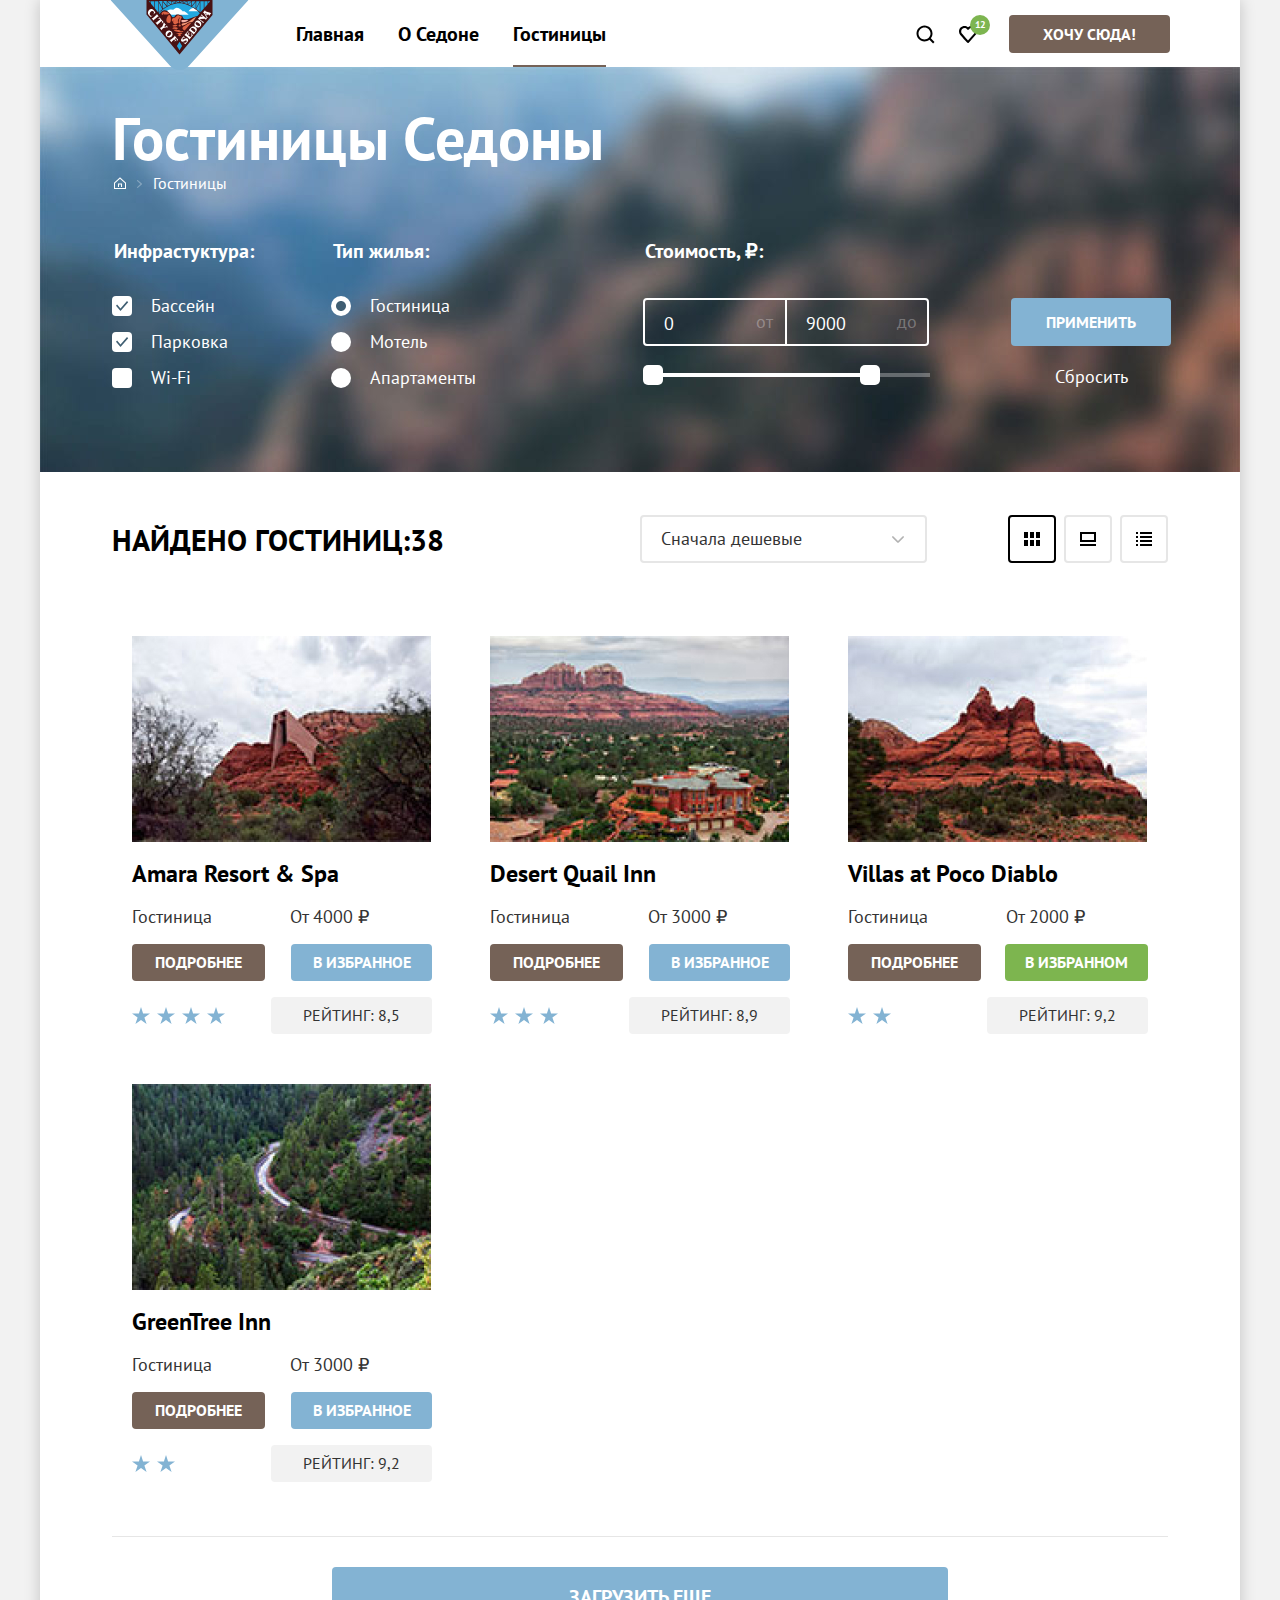
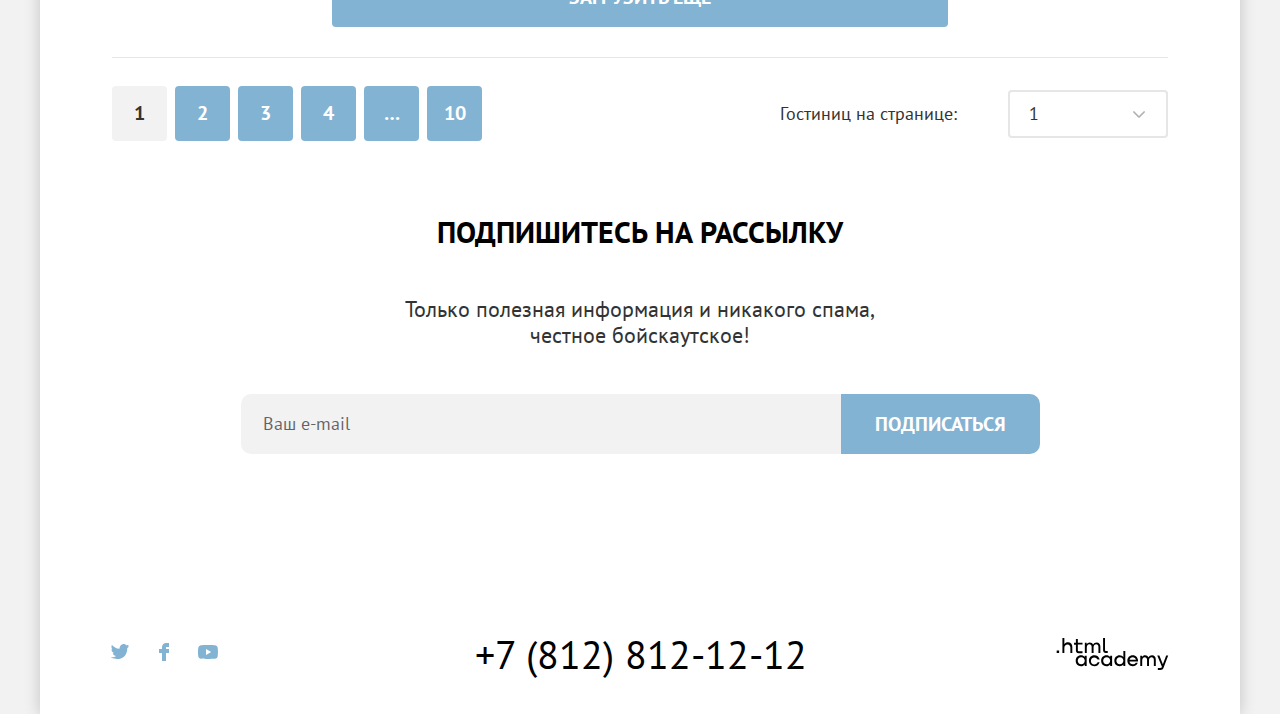
==== commit 9c3156a4: "Внесение правок" ====
--- a/catalog.html
+++ b/catalog.html
@@ -166,7 +166,7 @@
                 </div>
               </div>
               <div class="range-scale">
-                <div class="range-bar" style="left: 0px; width: 227px">
+                <div class="range-bar range-bar-style">
                   <button class="range-toggle toggle-min" type="button">
                     <span class="visually-hidden">Изменить минимальную цену.</span>
                   </button>
@@ -379,7 +379,9 @@
           бойскаутское!
         </p>
         <form class="newsletter-catalog-form" action="https://echo.htmlacademy.ru/" method="post">
-          <input class="field" placeholder="Ваш e-mail" type="email" name="newsletter-email" required />
+          <label class="visually-hidden" for="newsletter-email">Ваш e-mail</label>
+          <input class="field" placeholder="Ваш e-mail" type="email" name="newsletter-email" id="newsletter-email"
+            required />
           <button class="newsletter-button" type="submit">Подписаться</button>
         </form>
       </section>
@@ -424,7 +426,7 @@
       </div>
       <div>
         <a class="logo-htmlacademy" href="https://htmlacademy.ru/">
-          <svg class="footer-logo" width="115" height="33" viewBox="0 0 115 34" fill="none"
+          <svg class="footer-logo" aria-hidden="true" width="115" height="33" viewBox="0 0 115 34" fill="none"
             xmlns="http://www.w3.org/2000/svg">
             <path
               d="M0 12.9v2.6h2.5v-2.6H0ZM11.6 4.5c-1.6 0-2.8.7-3.6 1.7h-.1V0h-2v15.5h2v-5.3c0-2.1 1.3-3.6 3.3-3.6 1.8 0 2.9 1.4 2.9 3.2v5.7h2V9.4c.1-3-1.8-4.9-4.5-4.9ZM26.6 4.8h-4.8V1.1h-2v3.8h-1.9v2h1.9v6c0 1.7 1 2.7 2.7 2.7h4.1v-2h-3.7c-.7 0-1.1-.4-1.1-1.1V6.8h4.8v-2ZM41.1 4.6c-1.6 0-2.9.8-3.5 2.1h-.1c-.6-1.2-1.8-2.1-3.4-2.1-1.4 0-2.5.8-3.1 1.8h-.1V4.8H29v10.6h2V10c0-2 1-3.5 2.6-3.5 1.5 0 2.4 1 2.4 2.6v6.3h2V9.8c0-2.4 1.4-3.3 2.6-3.3 1.5 0 2.4 1 2.4 2.6v6.3h2V8.9c.1-2.5-1.4-4.3-3.9-4.3ZM47.8 12.7c0 1.7 1 2.7 2.8 2.7h2v-2h-1.7c-.7 0-1.1-.4-1.1-1.1V0h-2v12.7ZM28.9 19.7c-.9-1.1-2.2-1.8-3.9-1.8-3.1 0-5.4 2.3-5.4 5.6s2.3 5.6 5.4 5.6c1.8 0 3-.8 3.8-1.9h.1v1.6h2V18.2h-2v1.5Zm-3.6 7.4c-2.2 0-3.6-1.6-3.6-3.6s1.4-3.6 3.6-3.6 3.6 1.6 3.6 3.6c0 1.9-1.4 3.6-3.6 3.6ZM44.2 22c-.5-2.4-2.6-4.1-5.4-4.1-3.4 0-5.6 2.5-5.6 5.6 0 3.1 2.2 5.6 5.6 5.6 2.8 0 4.9-1.8 5.4-4.2h-2.1c-.4 1.3-1.7 2.3-3.3 2.3-2.2 0-3.6-1.6-3.6-3.6s1.4-3.6 3.6-3.6c1.6 0 2.8 1 3.3 2.2h2.1V22ZM55.1 19.7c-.9-1.1-2.2-1.8-3.9-1.8-3.1 0-5.4 2.3-5.4 5.6s2.3 5.6 5.4 5.6c1.8 0 3-.8 3.8-1.9h.1v1.6h2V18.2h-2v1.5Zm-3.6 7.4c-2.2 0-3.6-1.6-3.6-3.6s1.4-3.6 3.6-3.6 3.6 1.6 3.6 3.6c0 1.9-1.5 3.6-3.6 3.6ZM68.7 19.8c-.9-1.1-2.2-1.9-3.9-1.9-3.1 0-5.4 2.3-5.4 5.6s2.2 5.6 5.4 5.6c1.7 0 3-.8 3.8-1.8h.1v1.5h2V13.4h-2v6.4Zm-3.6 7.3c-2.2 0-3.6-1.6-3.6-3.6s1.4-3.6 3.6-3.6 3.6 1.6 3.6 3.6c-.1 2-1.5 3.6-3.6 3.6ZM78.3 17.9c-3.3 0-5.5 2.5-5.5 5.6 0 3 2.1 5.6 5.5 5.6 2.5 0 4.5-1.3 5.2-3.6h-2.1c-.5 1-1.6 1.6-3 1.6-1.9 0-3.3-1.3-3.4-2.9h8.8c.2-3.6-2-6.3-5.5-6.3Zm0 1.9c1.7 0 3 1 3.3 2.6h-6.5c.3-1.5 1.5-2.6 3.2-2.6ZM98.2 17.9c-1.6 0-2.9.8-3.6 2h-.1c-.6-1.2-1.8-2-3.4-2-1.4 0-2.5.7-3.1 1.8v-1.5h-1.9v10.6h2v-5.4c0-2 1-3.4 2.6-3.5 1.5 0 2.4 1 2.4 2.6v6.3h2v-5.6c0-2.4 1.4-3.3 2.6-3.3 1.5 0 2.4 1 2.4 2.6v6.3h2v-6.5c.1-2.6-1.4-4.4-3.9-4.4ZM109.4 27l-3.6-8.9h-2.2l4.8 11.6c-.3.9-.7 1.2-1.7 1.2h-2.5v2h2.5c1.8 0 2.8-.8 3.5-2.6l4.7-12.2h-2.1l-3.4 8.9Z" />
--- a/styles/styles.css
+++ b/styles/styles.css
@@ -28,7 +28,7 @@
   font-size: 22px;
   line-height: 26px;
   color: #333333;
-  background-color: #ffffff;
+  background-color: #f2f2f2;
 }
 
 .button-filter {
@@ -126,7 +126,7 @@
   text-align: center;
   text-transform: uppercase;
   text-decoration: none;
-  padding: 12px 144px;
+  padding: 12px 150px;
   border-radius: 10px;
   border: none;
   cursor: pointer;
@@ -146,11 +146,6 @@
 
 .page-header {
   background-color: #ffffff;
-  /* position: sticky;
-	top: 0;
-	left: 0;
-	width: 100%;
-	z-index: 1000; */
 }
 
 .navigation {
@@ -173,7 +168,7 @@
   padding: 0;
   list-style-type: none;
   align-items: center;
-  height: 65px;
+  min-height: 65px;
 }
 
 .navigation-user {
@@ -313,7 +308,7 @@
   padding-top: 51px;
   padding-bottom: 82px;
   color: #333333;
-  background-color: #ffffff;
+  background-color: #333333;
   background-image: url("../images/background/bg-header.jpg");
   background-size: 100% auto;
   background-repeat: no-repeat;
@@ -322,7 +317,8 @@
 .page-container {
   width: 1200px;
   margin: 0 auto;
-  padding: 0 40px;
+  background-color: #ffffff;
+  box-shadow: 0px 0px 15px rgba(0, 0, 0, 0.2);
 }
 
 .logo {
@@ -363,7 +359,6 @@
 .advantages-list {
   display: flex;
   flex-wrap: wrap;
-  justify-content: space-between;
   margin: 0;
   padding: 0;
   list-style-type: none;
@@ -485,7 +480,7 @@
 .newsletter {
   padding: 94px 0;
   color: #000000;
-  background-color: #ffffff;
+  background-color: #333333;
   background-image: url("../images/background/bg-newsletter.jpg");
   background-size: 100% auto;
   background-repeat: no-repeat;
@@ -513,6 +508,7 @@
   font-size: 40px;
   font-weight: 400;
   line-height: 40px;
+  background-color: #ffffff;
 }
 
 .footer-social {
@@ -543,7 +539,7 @@
   margin-right: 0;
 }
 
-.footer-contact {
+.footer-contact-tel {
   display: flex;
   align-items: center;
   justify-content: center;
@@ -556,15 +552,15 @@
   margin-left: 34px;
 }
 
-.footer-contact:hover .footer-contact-tel {
+.footer-contact-tel:hover {
   color: #756257;
 }
 
-.footer-contact:focus {
+.footer-contact-tel:focus {
   border: 3px solid #83b3d3;
 }
 
-.footer-contact:active .footer-contact-tel {
+.footer-contact-tel:active {
   color: rgba(117, 98, 87, 0.3);
 }
 
@@ -636,17 +632,19 @@
 }
 
 .catalog-header {
-  padding: 32px 72px 83px;
-  margin-bottom: 32px;
-  color: #ffffff;
+  padding: 32px 72px 70px;
+  margin-bottom: 43px;
+  color: #ffffff;
+  background-color: #333333;
   background-image: url("../images/background/bg-catalog.jpg");
-  background-size: 100% auto;
+  /* background-size: 100% auto; */
+  background-size: cover;
   background-repeat: no-repeat;
 }
 
 .inner-header-title {
   margin-top: 0;
-  margin-bottom: -5px;
+  margin-bottom: -7px;
   font-size: 60px;
   line-height: 78px;
   font-weight: 700;
@@ -1000,6 +998,7 @@
   border-radius: 4px;
   border: none;
   cursor: pointer;
+  width: 141px;
 }
 
 .hotel-card-button:hover {
@@ -1076,6 +1075,7 @@
   text-decoration: none;
   padding: 8px 23px;
   border-radius: 4px;
+  width: 87px;
 }
 
 .hotel-card-link-more:hover {
@@ -1190,7 +1190,7 @@
 .range-scale {
   position: relative;
   height: 4px;
-  margin-top: 32px;
+  margin-top: 27px;
   background-color: rgba(255, 255, 255, 0.3);
 }
 
@@ -1198,6 +1198,11 @@
   position: absolute;
   height: 4px;
   background-color: #ffffff;
+}
+
+.range-bar-style {
+  left: 0;
+  width: 227px;
 }
 
 .range-toggle {
@@ -1611,7 +1616,8 @@
 .number-text {
   display: flex;
   color: #000000;
-  line-height: 50px;
+  font-family: "PT Sans", sans-serif;
+  line-height: 24px;
   font-weight: 700;
   font-size: 18px;
   height: 50px;
